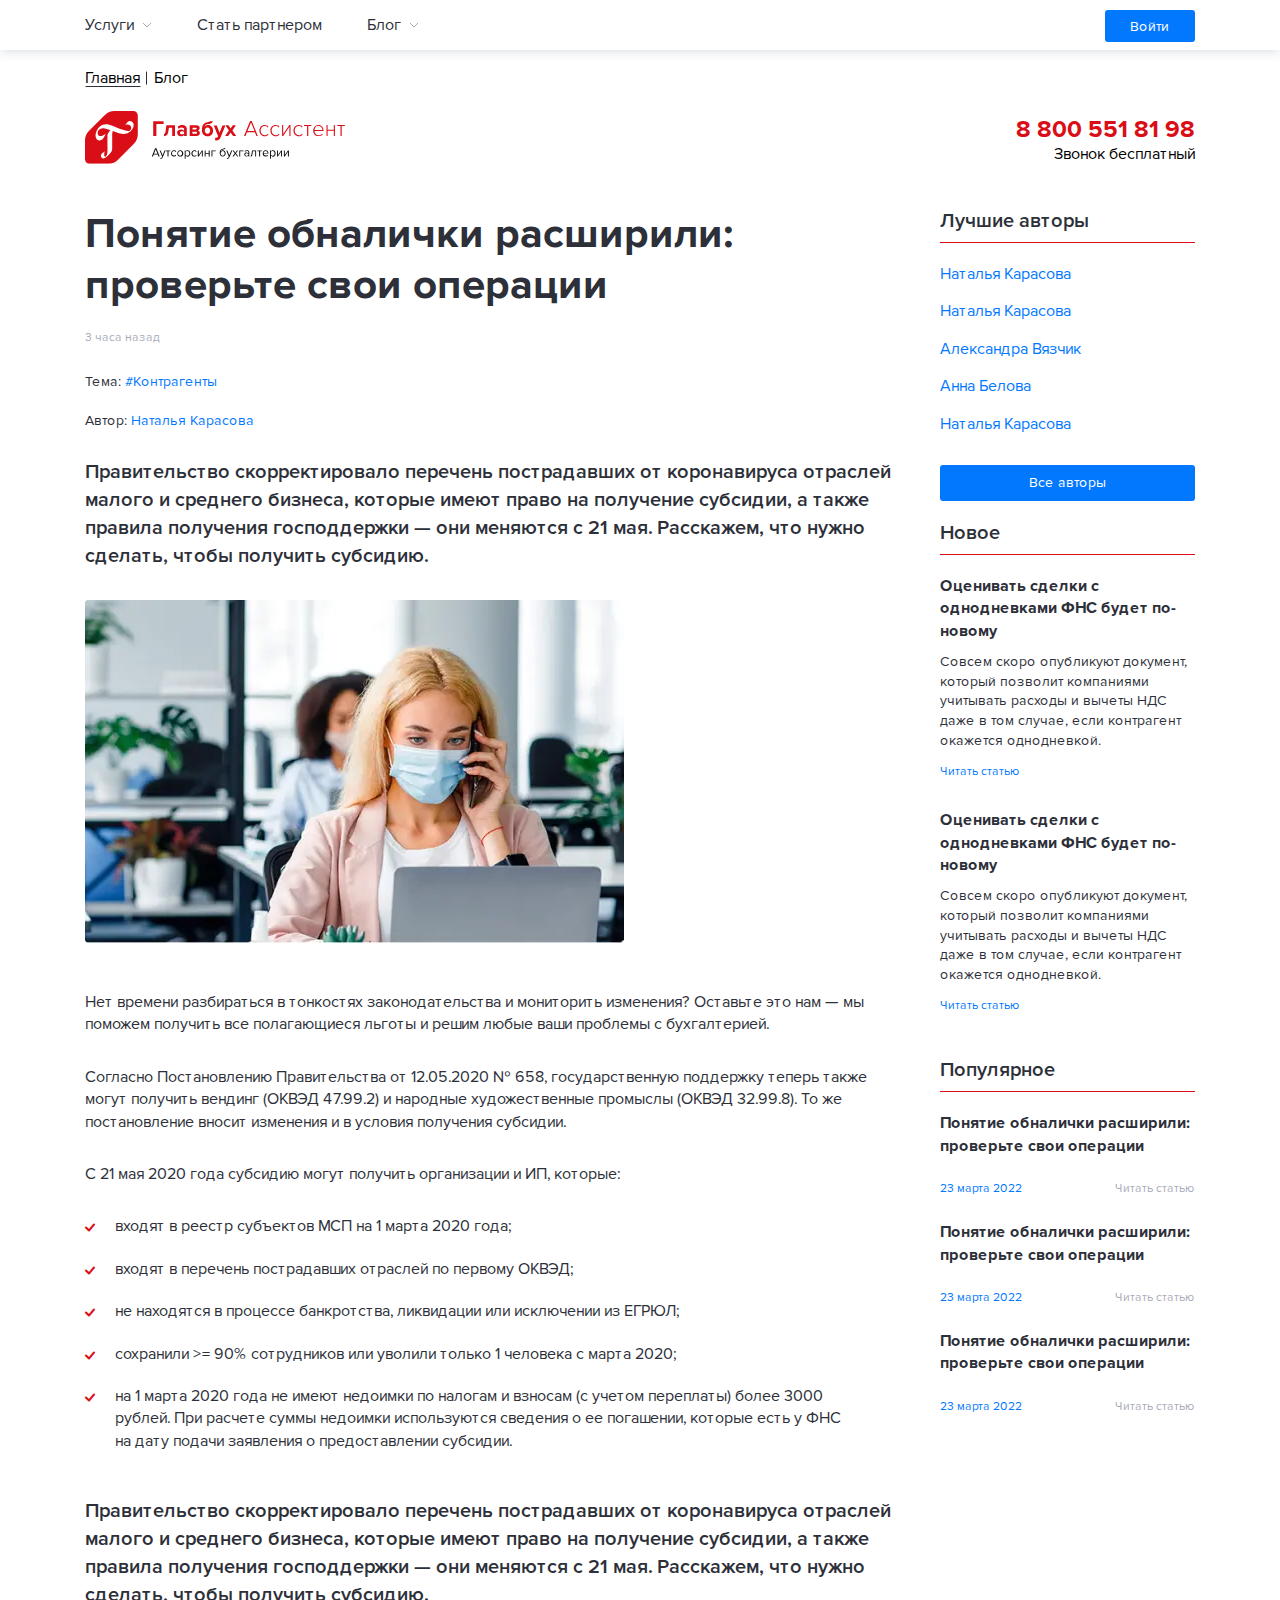
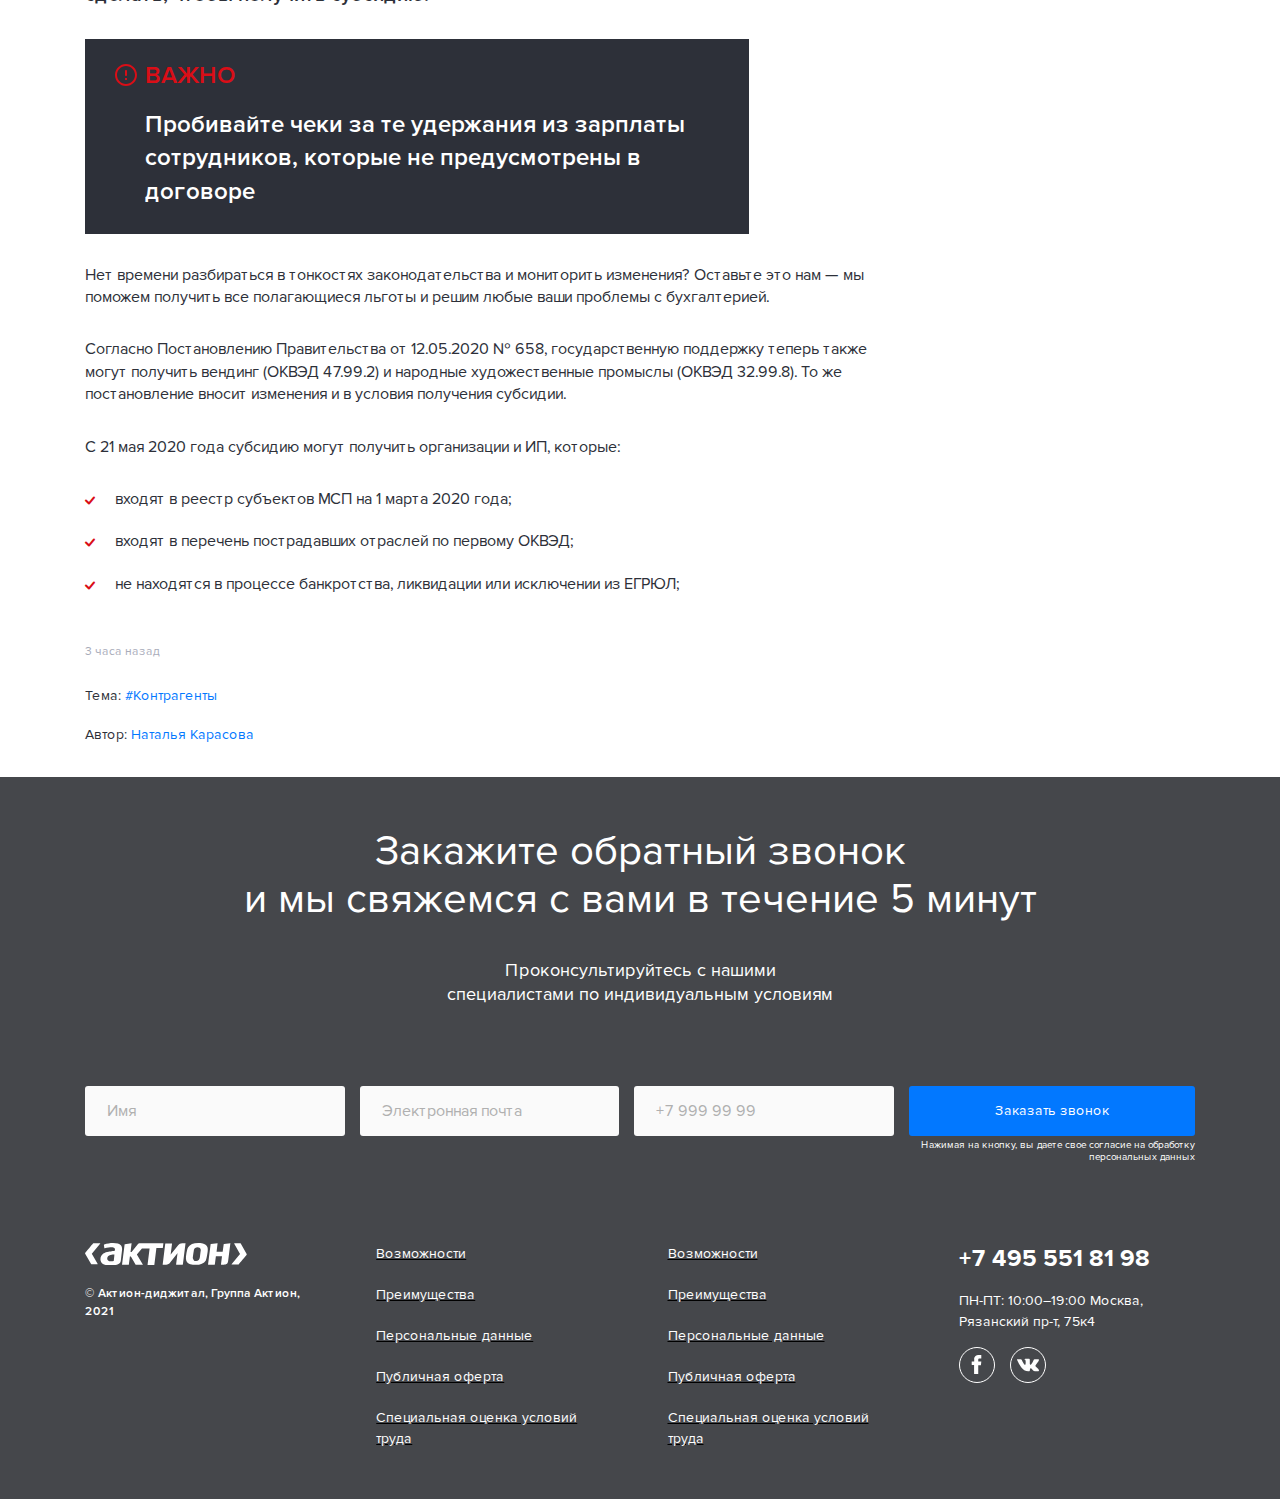
==== article.html @ c9e4d1e9 "Add files via upload" ====
<!DOCTYPE html>
<html lang="ru">

<head>
	<title>Статья</title>
	<meta charset="UTF-8">
	<meta name="format-detection" content="telephone=no">
	<!-- <style>body{opacity: 0;}</style> -->
	<link rel="stylesheet" href="css/style.min.css?_v=20220116184423">
	<!-- <meta name="robots" content="noindex, nofollow"> -->
	<meta name="viewport" content="width=device-width, initial-scale=1.0">
</head>

<body>
	<div class="wrapper">
		<header class="header">
			<div class="header__top top-header">
				<div class="top-header__container">
					<div class="top-header__row row-top-header">
						<button type="button" data-menu="menu-mobile" class="row-top-header__icon icon-menu header-navigation__link_button"><span></span></button>
						<nav class="row-top-header__item header-navigation">
							<ul class="header-navigation__list">
								<li class="header-navigation__item">
									<button data-menu="services" type="button" href="#" class="header-navigation__link header-navigation__link_button">
										<div class="header-navigation__text">Услуги</div>
										<div class="header-navigation__icon">
											<img src="img/icons/arrow-down.svg" alt="icon">
										</div>
									</button>
								</li>
								<li data-da=".pod-menu-header__list-nav,767.98,1" class="header-navigation__item">
									<a href="#" class="header-navigation__link">Стать партнером </a>
								</li>
								<li class="header-navigation__item">
									<a href="#" class="header-navigation__link">
										<button data-menu="blog" type="button" class="header-navigation__link header-navigation__link_button">
											<div class="header-navigation__text">Блог</div>
											<div class="header-navigation__icon">
												<img src="img/icons/arrow-down.svg" alt="icon">
											</div>
										</button>
									</a>
								</li>
							</ul>
						</nav>
						<div class="row-top-header__authorization header-authorization">
							<a href="#" class="header-authorization__link btn">Войти</a>
						</div>
					</div>
				</div>
			</div>
			<div class="header__bottom bottom-header">
				<div class="bottom-header__container">
					<nav class="bottom-header__breadcrumbs breadcrumbs">
						<ul class="breadcrumbs__list">
							<li class="breadcrumbs__item">
								<a href="#" class="breadcrumbs__link">Главная</a>
							</li>
							<li class="breadcrumbs__item">
								<span class="breadcrumbs__current">Блог</span>
							</li>
						</ul>
					</nav>
					<div class="bottom-header__row">
						<a href="#" class="bottom-header__item logo-header">
							<div class="logo-header__image">
								<img src="img/logo.svg" alt="logo">
							</div>
						</a>
						<div class="bottom-header__item telephone-header">
							<a href="tel:88005518198" class="telephone-header__link">
								<span class="telephone-header__tel">8 800 551 81 98</span>
								<span class="telephone-header__text">Звонок бесплатный</span>
							</a>
							<a href="tel:88005518198" class="telephone-header__icon">
								<img src="img/icons/telephone.svg" alt="icon">
							</a>
						</div>
					</div>
				</div>
			</div>
			<div id="services" class="header__pod-menu pod-menu-header">
				<div class="pod-menu-header__body">
					<div data-da="#menu-mobile-body,991.98,0" class="pod-menu-header__container">
						<div data-spollers="767.98,max" class="pod-menu-header__grid">
							<button type="button" data-spoller class="pod-menu-header__button">
								<span class="pod-menu-header__spoller-text">Услуги</span>
								<span class="pod-menu-header__icon">
									<img src="img/icons/arrow-down.svg" alt="">
								</span>
							</button>
							<div data-da="#spoller-content-services, 767.98,0" class="pod-menu-header__item item-pod-menu-header">
								<div class="item-pod-menu-header__title">Бухгалтерия</div>
								<ul class="item-pod-menu-header__list">
									<li class="item-pod-menu-header__item">
										<a href="#" class="item-pod-menu-header__link">Налоги</a>
									</li>
									<li class="item-pod-menu-header__item">
										<a href="#" class="item-pod-menu-header__link">Нововведения</a>
									</li>
									<li class="item-pod-menu-header__item">
										<a href="#" class="item-pod-menu-header__link">НДС</a>
									</li>
									<li class="item-pod-menu-header__item">
										<a href="#" class="item-pod-menu-header__link">Платежи</a>
									</li>
									<li class="item-pod-menu-header__item">
										<a href="#" class="item-pod-menu-header__link">КБК</a>
									</li>
								</ul>
							</div>
							<div data-da="#spoller-content-services, 767.98,1" class="pod-menu-header__item item-pod-menu-header">
								<div class="item-pod-menu-header__title">Проверки и штрафы</div>
								<ul class="item-pod-menu-header__list">
									<li class="item-pod-menu-header__item">
										<a href="#" class="item-pod-menu-header__link">Отчетность</a>
									</li>
									<li class="item-pod-menu-header__item">
										<a href="#" class="item-pod-menu-header__link">Онлайн-кассы</a>
									</li>
									<li class="item-pod-menu-header__item">
										<a href="#" class="item-pod-menu-header__link">Штрафы</a>
									</li>
									<li class="item-pod-menu-header__item">
										<a href="#" class="item-pod-menu-header__link">Проверки</a>
									</li>
									<li class="item-pod-menu-header__item">
										<a href="#" class="item-pod-menu-header__link">ИП</a>
									</li>
								</ul>
							</div>
							<div data-da="#spoller-content-services, 767.98,2" class="pod-menu-header__item item-pod-menu-header">
								<div class="item-pod-menu-header__title">Документы</div>
								<ul class="item-pod-menu-header__list">
									<li class="item-pod-menu-header__item">
										<a href="#" class="item-pod-menu-header__link">ФСС</a>
									</li>
									<li class="item-pod-menu-header__item">
										<a href="#" class="item-pod-menu-header__link">Страховые взносы</a>
									</li>
									<li class="item-pod-menu-header__item">
										<a href="#" class="item-pod-menu-header__link">Пенсионное страхование</a>
									</li>
									<li class="item-pod-menu-header__item">
										<a href="#" class="item-pod-menu-header__link">Упрощенка</a>
									</li>
									<li class="item-pod-menu-header__item">
										<a href="#" class="item-pod-menu-header__link">Кадровый учет</a>
									</li>
								</ul>
							</div>
							<div data-da="#spoller-content-services, 767.98,3" class="pod-menu-header__item item-pod-menu-header">
								<div class="item-pod-menu-header__title">Финансы</div>
								<ul class="item-pod-menu-header__list">
									<li class="item-pod-menu-header__item">
										<a href="#" class="item-pod-menu-header__link">Документооборот</a>
									</li>
									<li class="item-pod-menu-header__item">
										<a href="#" class="item-pod-menu-header__link">Долги</a>
									</li>
									<li class="item-pod-menu-header__item">
										<a href="#" class="item-pod-menu-header__link">Право</a>
									</li>
									<li class="item-pod-menu-header__item">
										<a href="#" class="item-pod-menu-header__link">Контрагенты</a>
									</li>
									<li class="item-pod-menu-header__item">
										<a href="#" class="item-pod-menu-header__link">hf</a>
									</li>
								</ul>
							</div>
							<div data-da="#spoller-content-services, 767.98,4" class="pod-menu-header__item item-pod-menu-header">
								<div class="item-pod-menu-header__title">Финансы</div>
								<ul class="item-pod-menu-header__list">
									<li class="item-pod-menu-header__item">
										<a href="#" class="item-pod-menu-header__link">Кредиты</a>
									</li>
									<li class="item-pod-menu-header__item">
										<a href="#" class="item-pod-menu-header__link">Банки</a>
									</li>
									<li class="item-pod-menu-header__item">
										<a href="#" class="item-pod-menu-header__link">Кризис2022</a>
									</li>
								</ul>
							</div>
							<div id="spoller-content-services" class="pod-menu-header__spoller-content">
							</div>
						</div>
					</div>
				</div>
			</div>
			<div id="blog" class="header__pod-menu pod-menu-header">
				<div class="pod-menu-header__body">
					<div data-da="#menu-mobile-body,991.98,1" class="pod-menu-header__container">
						<div data-spollers="767.98,max" class="pod-menu-header__grid pod-menu-header__grid_blog">
							<button data-spoller type="button" class="pod-menu-header__button">
								<span class="pod-menu-header__spoller-text">Блог</span>
								<span class="pod-menu-header__icon"><img src="img/icons/arrow-down.svg" alt=""></span>
							</button>
							<div data-da="#spoller-content-blog,767.98,0" class="pod-menu-header__item item-pod-menu-authors">
								<div class="item-pod-menu-authors__title">Лучшие авторы</div>
								<ul class="item-pod-menu-authors__list">
									<li class="item-pod-menu-authors__item">
										<a href="#" class="item-pod-menu-authors__link">Наталья Карасова</a>
									</li>
									<li class="item-pod-menu-authors__item">
										<a href="#" class="item-pod-menu-authors__link">Яна Крючкова</a>
									</li>
									<li class="item-pod-menu-authors__item">
										<a href="#" class="item-pod-menu-authors__link">Александра Вязчик</a>
									</li>
									<li class="item-pod-menu-authors__item">
										<a href="#" class="item-pod-menu-authors__link">Анна Белова</a>
									</li>
									<li class="item-pod-menu-authors__item">
										<a href="#" class="item-pod-menu-authors__link">Наталья Карасова</a>
									</li>
								</ul>
							</div>
							<div data-da="#spoller-content-blog,767.98,2" class="pod-menu-header__item item-pod-menu-articles item-pod-menu-articles_new">
								<div class="item-pod-menu-articles__title">Новое</div>
								<ul class="item-pod-menu-articles__list">
									<li class="item-pod-menu-articles__item">
										<a href="#" class="item-pod-menu-articles__link">
											<div class="item-pod-menu-articles__title-article">Готовые формулировки в
												договорах, которые
												защитят от налоговых рисков</div>
											<div class="item-pod-menu-articles__row">
												<span class="item-pod-menu-articles__date">23 марта 2022</span>
												<span class="item-pod-menu-articles__read">Читать статью</span>
											</div>
										</a>
									</li>
									<li class="item-pod-menu-articles__item">
										<a href="#" class="item-pod-menu-articles__link">
											<div class="item-pod-menu-articles__title-article">Готовые формулировки в
												договорах, которые
												защитят от налоговых рисков</div>
											<div class="item-pod-menu-articles__row">
												<span class="item-pod-menu-articles__date">23 марта 2022</span>
												<span class="item-pod-menu-articles__read">Читать статью</span>
											</div>
										</a>
									</li>
								</ul>
							</div>
							<div data-da="#spoller-content-blog,767.98,1" class="pod-menu-header__item item-pod-menu-articles item-pod-menu-articles_popular">
								<div class="item-pod-menu-articles__title">Популярное</div>
								<ul class="item-pod-menu-articles__list">
									<li class="item-pod-menu-articles__item">
										<a href="#" class="item-pod-menu-articles__link">
											<div class="item-pod-menu-articles__title-article">Понятие обналички расширили: проверьте свои операции ещё несколько строчек для примера можем забить</div>
											<div class="item-pod-menu-articles__row">
												<span class="item-pod-menu-articles__date">23 марта 2022</span>
												<span class="item-pod-menu-articles__read">Читать статью</span>
											</div>
										</a>
									</li>
									<li class="item-pod-menu-articles__item">
										<a href="#" class="item-pod-menu-articles__link">
											<div class="item-pod-menu-articles__title-article">Понятие обналички расширили: проверьте свои операции ещё несколько строчек для примера можем забить</div>
											<div class="item-pod-menu-articles__row">
												<span class="item-pod-menu-articles__date">23 марта 2022</span>
												<span class="item-pod-menu-articles__read">Читать статью</span>
											</div>
										</a>
									</li>
								</ul>
							</div>
							<div id="spoller-content-blog" class="pod-menu-header__spoller-content">

							</div>

						</div>
					</div>
				</div>
			</div>
			<div id="menu-mobile" class="header__pod-menu pod-menu-header">
				<div id="menu-mobile-body" class="pod-menu-header__body">
					<ul class="pod-menu-header__list-nav"></ul>
				</div>
			</div>
			<div data-da="#menu-mobile-body,767.98,last" class="pod-menu-header__become header-become">
				<div class="header-become__title">
					<span class="header-become__icon">
						<img src="img/icons/crown.svg" alt="icon">
					</span>
					<span class="header-become__title-text">Стать предпринимателем</span>
				</div>
				<div class="header-become__buttons">
					<button type="button" class="header-become__button btn">Регистрировать ИП</button>
					<button type="button" class="header-become__button btn">Регистрировать ООО</button>
				</div>
			</div>
		</header>
		<main class="page">
			<div class="page__container">
				<div class="page__row page__row_article">
					<div class="page__content content-page">
						<div class="content-page__top page-top-content">
							<h1 class="page-top-content__title main-title">Понятие обналички расширили: проверьте свои
								операции</h1>
							<span class="page-top-content__date page-content-date">3 часа назад</span>
							<div class="page-top-content__info page-content-info">
								<div class="page-top-content__topic page-content-topic">Тема: <a href="#" class="page-top-content__link page-content-link">#Контрагенты</a></div>
								<div class="page-top-content__author page-content-author">Автор: <a href="#" class="page-top-content__link page-content-link">Наталья Карасова</a></div>
							</div>
						</div>
						<div class="content-page__main main-article-content">
							<h2 class="main-article-content__subtitle">
								Правительство скорректировало перечень пострадавших от коронавируса отраслей малого и
								среднего бизнеса, которые имеют
								право на получение субсидии, а также правила получения господдержки — они меняются с 21
								мая. Расскажем, что нужно
								сделать, чтобы получить субсидию.
							</h2>
							<div class="main-article-content__image image">
								<picture><source srcset="img/article/image-01.webp"type="image/webp"><img src="img/article/image-01.jpg" alt="image"></picture>
							</div>
							<div class="main-article-content__text-block">
								<p class="main-article-content__text">
									Нет времени разбираться в тонкостях законодательства и мониторить изменения?
									Оставьте
									это нам — мы поможем получить все
									полагающиеся льготы и решим любые ваши проблемы с бухгалтерией.
								</p>
								<p class="main-article-content__text">
									Согласно Постановлению Правительства от 12.05.2020 № 658, государственную поддержку
									теперь также могут получить вендинг
									(ОКВЭД 47.99.2) и народные художественные промыслы (ОКВЭД 32.99.8). То же
									постановление
									вносит изменения и в условия
									получения субсидии.
								</p>
								<p class="main-article-content__text">
									С 21 мая 2020 года субсидию могут получить организации и ИП, которые:
								</p>
							</div>
							<ul class="main-article-content__list list-article-content">
								<li class="list-article-content__item _icon-check">
									входят в реестр субъектов МСП на 1 марта 2020 года;
								</li>
								<li class="list-article-content__item _icon-check">
									входят в перечень пострадавших отраслей по первому ОКВЭД;
								</li>
								<li class="list-article-content__item _icon-check">
									не находятся в процессе банкротства, ликвидации или исключении из ЕГРЮЛ;
								</li>
								<li class="list-article-content__item _icon-check">
									сохранили >= 90% сотрудников или уволили только 1 человека с марта 2020;
								</li>
								<li class="list-article-content__item _icon-check">
									на 1 марта 2020 года не имеют недоимки по налогам и взносам (с учетом переплаты)
									более 3000 рублей. При расчете суммы недоимки используются сведения о ее погашении,
									которые есть у ФНС на дату подачи заявления о предоставлении субсидии.
								</li>
							</ul>
							<h2 class="main-article-content__subtitle">
								Правительство скорректировало перечень пострадавших от коронавируса отраслей малого и
								среднего бизнеса, которые имеют
								право на получение субсидии, а также правила получения господдержки — они меняются с 21
								мая. Расскажем, что нужно
								сделать, чтобы получить субсидию.
							</h2>
							<div class="main-article-content__important article-content-important">
								<div class="article-content-important__body">
									<div class="article-content-important__title">
										ВАЖНО
									</div>
									<p class="article-content-important__text">
										Пробивайте чеки за те удержания из зарплаты сотрудников, которые не
										предусмотрены в договоре
									</p>
								</div>
							</div>
							<div class="main-article-content__text-block">
								<p class="main-article-content__text">
									Нет времени разбираться в тонкостях законодательства и мониторить изменения?
									Оставьте
									это нам — мы поможем получить все
									полагающиеся льготы и решим любые ваши проблемы с бухгалтерией.
								</p>
								<p class="main-article-content__text">
									Согласно Постановлению Правительства от 12.05.2020 № 658, государственную поддержку
									теперь также могут получить вендинг
									(ОКВЭД 47.99.2) и народные художественные промыслы (ОКВЭД 32.99.8). То же
									постановление
									вносит изменения и в условия
									получения субсидии.
								</p>
								<p class="main-article-content__text">
									С 21 мая 2020 года субсидию могут получить организации и ИП, которые:
								</p>
							</div>
							<ul class="main-article-content__list list-article-content">
								<li class="list-article-content__item _icon-check">
									входят в реестр субъектов МСП на 1 марта 2020 года;
								</li>
								<li class="list-article-content__item _icon-check">
									входят в перечень пострадавших отраслей по первому ОКВЭД;
								</li>
								<li class="list-article-content__item _icon-check">
									не находятся в процессе банкротства, ликвидации или исключении из ЕГРЮЛ;
								</li>
							</ul>
						</div>
						<div class="content-page__bottom page-bottom-content">
							<span class="page-bottom-content__date page-content-date">3 часа назад</span>
							<div class="page-bottom-content__info page-content-info">
								<div class="page-top-content__topic page-content-topic">Тема: <a href="#" class="page-top-content__link page-content-link">#Контрагенты</a></div>
								<div class="page-top-content__author page-content-author">Автор: <a href="#" class="page-top-content__link page-content-link">Наталья Карасова</a></div>
							</div>
						</div>
					</div>
					<aside class="page__sidebar sidebar-page">
						<div class="sidebar-page__authors sidebar-authors">
							<div class="sidebar-authors__title sidebar-title">Лучшие авторы</div>
							<ul class="sidebar-authors__list list-sidebar-authors">
								<li class="list-sidebar-authors__item">
									<a href="#" class="list-sidebar-authors__link">Наталья Карасова</a>
								</li>
								<li class="list-sidebar-authors__item">
									<a href="#" class="list-sidebar-authors__link">Наталья Карасова</a>
								</li>
								<li class="list-sidebar-authors__item">
									<a href="#" class="list-sidebar-authors__link">Александра Вязчик</a>
								</li>
								<li class="list-sidebar-authors__item">
									<a href="#" class="list-sidebar-authors__link">Анна Белова</a>
								</li>
								<li class="list-sidebar-authors__item">
									<a href="#" class="list-sidebar-authors__link">Наталья Карасова</a>
								</li>
							</ul>
							<a href="#" class="sidebar-authors__button btn">Все авторы</a>
						</div>
						<div class="sidebar-page__new sidebar-new">
							<div class="sidebar-new__title sidebar-title">Новое</div>
							<div class="sidebar-new__articles sidebar-new-articles">
								<a href="#" class="sidebar-new-articles__item">
									<div class="sidebar-new-articles__title">Оценивать сделки с однодневками ФНС будет по-новому</div>
									<p class="sidebar-new-articles__text">
										Совсем скоро опубликуют документ, который позволит компаниями учитывать расходы и вычеты НДС даже в
										том случае, если
										контрагент окажется однодневкой.
									</p>
									<span class="sidebar-new-articles__read">Читать статью</span>
								</a>
								<a href="#" class="sidebar-new-articles__item">
									<div class="sidebar-new-articles__title">Оценивать сделки с однодневками ФНС будет по-новому</div>
									<p class="sidebar-new-articles__text">
										Совсем скоро опубликуют документ, который позволит компаниями учитывать расходы и вычеты НДС даже в
										том случае,
										если
										контрагент окажется однодневкой.
									</p>
									<span class="sidebar-new-articles__read">Читать статью</span>
								</a>
							</div>
						</div>
						<div class="sidebar-page__popular sidebar-popular">
							<div class="sidebar-popular__title sidebar-title">Популярное</div>
							<a href="#" class="sidebar-popular-articles">
								<div class="sidebar-popular-articles__title">Понятие обналички расширили: проверьте свои операции</div>
								<div class="sidebar-popular-articles__row articles-popular-row">
									<span class="articles-popular-row__item articles-popular-row-date">23 марта 2022</span>
									<span class="articles-popular-row__item articles-popular-row-read">Читать статью</span>
								</div>
							</a>
							<a href="#" class="sidebar-popular-articles">
								<div class="sidebar-popular-articles__title">Понятие обналички расширили: проверьте свои операции</div>
								<div class="sidebar-popular-articles__row articles-popular-row">
									<span class="articles-popular-row__item articles-popular-row-date">23 марта 2022</span>
									<span class="articles-popular-row__item articles-popular-row-read">Читать статью</span>
								</div>
							</a>
							<a href="#" class="sidebar-popular-articles">
								<div class="sidebar-popular-articles__title">Понятие обналички расширили: проверьте свои операции</div>
								<div class="sidebar-popular-articles__row articles-popular-row">
									<span class="articles-popular-row__item articles-popular-row-date">23 марта 2022</span>
									<span class="articles-popular-row__item articles-popular-row-read">Читать статью</span>
								</div>
							</a>
						</div>
					</aside>
				</div>
			</div>
		</main>
		<footer class="footer">
			<div class="footer__container">
				<div class="footer__title">
					Закажите обратный звонок <br> и мы свяжемся с вами в течение 5 минут
				</div>
				<div class="footer__subtitle">
					Проконсультируйтесь с нашими специалистами
					по индивидуальным условиям
				</div>
				<form action="#" class="footer__form form-footer">
					<div class="form-footer__item form-footer__item_name">
						<label for="footer-name" class="form-footer__label _mobile-active">Имя</label>
						<input id="footer-name" autocomplete="off" type="text" name="form[]" data-error="Ошибка" placeholder="Имя" class="form-footer__input input">
					</div>
					<div class="form-footer__item form-footer__item_email">
						<label id="footer-email" class="form-footer__label _mobile-active">Электронная почта</label>
						<input id="email" autocomplete="off" type="email" name="form[]" data-error="Ошибка" placeholder="Электронная почта" class="form-footer__input input">
					</div>
					<div class="form-footer__item form-footer-input_tel">
						<label for="footer-telephone" class="form-footer__label _mobile-active">Телефон</label>
						<input id="footer-telephone" autocomplete="off" type="email" name="form[]" data-error="Ошибка" placeholder="+7 999 99 99" class="form-footer__input input">
					</div>
					<div class="form-footer__item form-footer-button">
						<button type="submit" class="form-footer-button__btn btn">Заказать звонок</button>
						<div class="form-footer-button__descr">
							Нажимая на кнопку,
							вы даете свое согласие на обработку персональных данных
						</div>
					</div>
				</form>
				<div class="footer__bottom bottom-footer">
					<div class="bottom-footer__row">
						<a href="#" class="bottom-footer__item footer-logo">
							<div class="footer-logo__image">
								<img src="img/footer/footer-logo.svg" alt="logo">
								<div class="footer-logo__copy">© Актион-диджитал, Группа Актион, 2021</div>
							</div>
						</a>
						<nav class="bottom-footer__item footer-navigation">
							<ul class="footer-navigation__list">
								<li class="footer-navigation__item">
									<a href="#" class="footer-navigation__link">Возможности</a>
								</li>
								<li class="footer-navigation__item">
									<a href="#" class="footer-navigation__link">Преимущества</a>
								</li>
								<li class="footer-navigation__item">
									<a href="#" class="footer-navigation__link">Персональные данные</a>
								</li>
								<li class="footer-navigation__item">
									<a href="#" class="footer-navigation__link">Публичная оферта</a>
								</li>
								<li class="footer-navigation__item">
									<a href="#" class="footer-navigation__link">Специальная оценка условий труда</a>
								</li>
							</ul>
						</nav>
						<nav class="bottom-footer__item footer-navigation footer-navigation_first">
							<ul class="footer-navigation__list">
								<li class="footer-navigation__item">
									<a href="#" class="footer-navigation__link">Возможности</a>
								</li>
								<li class="footer-navigation__item">
									<a href="#" class="footer-navigation__link">Преимущества</a>
								</li>
								<li class="footer-navigation__item">
									<a href="#" class="footer-navigation__link">Персональные данные</a>
								</li>
								<li class="footer-navigation__item">
									<a href="#" class="footer-navigation__link">Публичная оферта</a>
								</li>
								<li class="footer-navigation__item">
									<a href="#" class="footer-navigation__link">Специальная оценка условий труда</a>
								</li>
							</ul>
						</nav>
						<div class="bottom-footer__item bottom-footer__contacts footer-contacts">
							<a href="tel:+74955518198" class="footer-contacts__telephone">+7 495 551 81 98</a>
							<div class="footer-contacts__timetable">
								ПН-ПТ: 10:00–19:00
								Москва, Рязанский пр-т, 75к4
							</div>
							<div class="footer-contacts__social footer-social">
								<div class="footer-social__item">
									<a href="#" class="footer-social__image">
										<img src="img/icons/facebook.svg" alt="icon">
									</a>
								</div>
								<div class="footer-social__item">
									<a href="#" class="footer-social__image">
										<img src="img/icons/vk.svg" alt="icon">
									</a>
								</div>

							</div>
						</div>
					</div>
				</div>
			</div>
		</footer>

	</div>
	<!-- 
<div id="popup" aria-hidden="true" class="popup">
	<div class="popup__wrapper">
		<div class="popup__content">
			<button data-close type="button" class="popup__close">Закрыть</button>
			<div class="popup__text">
			</div>
		</div>
	</div>
</div>
 -->

	<script src="js/app.min.js?_v=20220116184423"></script>
</body>

</html>
---- css/style.min.css ----
@charset "UTF-8";@font-face{font-family:ProximaNova;font-display:swap;src:url(../fonts/ProximaNova-Extrabld.woff2) format("woff2"),url(../fonts/ProximaNova-Extrabld.woff) format("woff");font-weight:400;font-style:normal}@font-face{font-family:ProximaNova;font-display:swap;src:url(../fonts/ProximaNova-Bold.woff2) format("woff2"),url(../fonts/ProximaNova-Bold.woff) format("woff");font-weight:700;font-style:normal}@font-face{font-family:icons;font-display:swap;src:url(../fonts/icons.woff2) format("woff2"),url(../fonts/icons.woff) format("woff");font-weight:400;font-style:normal}@font-face{font-family:ProximaNova;font-display:swap;src:url(../fonts/ProximaNova-Semibold.woff2) format("woff2"),url(../fonts/ProximaNova-Semibold.woff) format("woff");font-weight:600;font-style:normal}@font-face{font-family:ProximaNova;font-display:swap;src:url(../fonts/ProximaNova-Regular.woff2) format("woff2"),url(../fonts/ProximaNova-Regular.woff) format("woff");font-weight:400;font-style:normal}[class*=_icon-]:before{font-family:icons;font-style:normal;font-weight:400;font-variant:normal;text-transform:none;line-height:1;-webkit-font-smoothing:antialiased;-moz-osx-font-smoothing:grayscale}[class*=_icon-]:before{display:block}._icon-check:before{content:"\e900"}._icon-search:before{content:"\e901"}._icon-arrow-down:before{content:"\e902"}*{padding:0;margin:0;border:0}*,:after,:before{-webkit-box-sizing:border-box;box-sizing:border-box}body,html{height:100%;min-width:320px}body{color:#000;line-height:1;font-family:ProximaNova;font-size:1rem;-ms-text-size-adjust:100%;-moz-text-size-adjust:100%;-webkit-text-size-adjust:100%;-webkit-font-smoothing:antialiased;-moz-osx-font-smoothing:grayscale}button,input,textarea{font-family:ProximaNova;font-size:inherit}button{cursor:pointer;color:inherit;background-color:inherit}a{color:inherit}a:link,a:visited{text-decoration:none}a:hover{text-decoration:none}ul li{list-style:none}img{vertical-align:top}h1,h2,h3,h4,h5,h6{font-weight:inherit;font-size:inherit}.lock body{overflow:hidden;-ms-touch-action:none;touch-action:none}.wrapper{min-height:100%;display:-webkit-box;display:-ms-flexbox;display:flex;-webkit-box-orient:vertical;-webkit-box-direction:normal;-ms-flex-direction:column;flex-direction:column;overflow:hidden}.wrapper .page{-webkit-transition:.3s;-o-transition:.3s;transition:.3s}.wrapper>main{-webkit-box-flex:1;-ms-flex:1 1 auto;flex:1 1 auto}.wrapper>*{min-width:0}.dark{background-color:rgba(0,0,0,.486);pointer-events:none}[class*=__container]{max-width:69.375rem;-webkit-box-sizing:content-box;box-sizing:content-box;margin:0 auto;padding:0 1.5625rem}input[type=email],input[type=tel],input[type=text],textarea{-webkit-appearance:none;-moz-appearance:none;appearance:none}.input{width:100%;background:#fafafa;border-radius:.1875rem;height:3.125rem;padding:.75rem 1.375rem;color:#2d3039;-webkit-transition:.3s;-o-transition:.3s;transition:.3s}.input::-webkit-input-placeholder{color:#b0b0b0}.input::-moz-placeholder{color:#b0b0b0}.input:-ms-input-placeholder{color:#b0b0b0}.input::-ms-input-placeholder{color:#b0b0b0}.input::placeholder{color:#b0b0b0}textarea.input{resize:none;padding:0 0}.image{position:relative;display:inline-block;overflow:hidden}.image img{max-width:100%}.image::after{content:"";position:absolute;top:0;left:0;width:100%;height:100%;background:rgba(45,48,57,.534);opacity:0;-webkit-transition:.3s;-o-transition:.3s;transition:.3s;visibility:hidden}.image.dark::after{opacity:1;visibility:visible}[class*=-ibg]{position:relative;overflow:hidden}[class*=-ibg] img{position:absolute;width:100%;height:100%;top:0;left:0;-o-object-fit:cover;object-fit:cover}[class*=-ibg_contain] img{-o-object-fit:contain;object-fit:contain}.btn{font-size:.875rem;line-height:.8571428571;background:#0278ff;border-radius:.1875rem;padding:.46875rem 1.6rem;color:#fff;-webkit-transition:.3s;-o-transition:.3s;transition:.3s;text-align:center}.main-title{font-weight:700;line-height:1.2142857143;color:#2d3039}.breadcrumbs__list{display:-webkit-box;display:-ms-flexbox;display:flex;-webkit-box-align:center;-ms-flex-align:center;align-items:center;gap:0 .875rem}.breadcrumbs__link{display:inline-block;position:relative;-webkit-transition:.3s;-o-transition:.3s;transition:.3s}.breadcrumbs__link::after{content:"";position:absolute;top:50%;right:-.4375rem;width:.0625rem;-webkit-transform:translate(0,-50%);-ms-transform:translate(0,-50%);transform:translate(0,-50%);height:80%;background-color:#2d3039}.breadcrumbs__link:before{content:"";position:absolute;bottom:-.0625rem;left:50%;width:100%;-webkit-transform:translate(-50%,0);-ms-transform:translate(-50%,0);transform:translate(-50%,0);height:.0625rem;background-color:#2d3039;-webkit-transition:.4s;-o-transition:.4s;transition:.4s}.header__pod-menu{z-index:10}.top-header{position:relative;z-index:11;padding:1.0625rem 0;-webkit-box-shadow:0 .125rem .625rem rgba(39,51,95,.15);box-shadow:0 .125rem .625rem rgba(39,51,95,.15)}.row-top-header{display:-webkit-box;display:-ms-flexbox;display:flex;-webkit-box-align:center;-ms-flex-align:center;align-items:center;-webkit-box-pack:justify;-ms-flex-pack:justify;justify-content:space-between;gap:0 .625rem}.header-navigation__list{display:-webkit-box;display:-ms-flexbox;display:flex;-webkit-box-align:center;-ms-flex-align:center;align-items:center}.header-navigation__link{font-size:1rem;line-height:1;color:#2d3039;-webkit-transition:.3s;-o-transition:.3s;transition:.3s}.header-navigation__link_button{display:-webkit-box;display:-ms-flexbox;display:flex;-webkit-box-align:center;-ms-flex-align:center;align-items:center;gap:0 .5rem}.header-navigation__link_button._active .header-navigation__text{color:#da0e17}.header-navigation__link_button._active .header-navigation__icon{-webkit-transform:rotate(-180deg);-ms-transform:rotate(-180deg);transform:rotate(-180deg)}.header-navigation__text{-webkit-transition:.3s;-o-transition:.3s;transition:.3s}.header-navigation__icon{-webkit-transition:.3s;-o-transition:.3s;transition:.3s;display:-webkit-box;display:-ms-flexbox;display:flex}.header-navigation__icon img{-ms-flex-item-align:center;-ms-grid-row-align:center;align-self:center}.bottom-header{-webkit-transition:.3s;-o-transition:.3s;transition:.3s;padding:1.25rem 0 2.8125rem 0}.bottom-header__breadcrumbs{padding:0 0 1.5625rem 0}.bottom-header__row{-webkit-box-pack:justify;-ms-flex-pack:justify;justify-content:space-between;display:-webkit-box;display:-ms-flexbox;display:flex;-webkit-box-align:center;-ms-flex-align:center;align-items:center}.logo-header{display:block}.logo-header__image img{max-width:100%}.telephone-header__link{text-align:right}.telephone-header__tel{display:block;font-weight:700;font-size:1.5rem;line-height:1.3333333333;text-align:right;color:#da0e17}.telephone-header__text{display:block}.telephone-header__icon{max-width:3rem}.telephone-header__icon img{max-width:100%}.pod-menu-header._active{opacity:1;visibility:visible;top:3.4375rem}.pod-menu-header._active::before{top:-.3125rem}.pod-menu-header{opacity:0;visibility:hidden;padding:1.25rem 0;background:#fff;-webkit-box-shadow:0 .125rem .75rem rgba(39,51,95,.35);box-shadow:0 .125rem .75rem rgba(39,51,95,.35);position:absolute;top:4.6875rem;width:100%;-webkit-transition:.3s;-o-transition:.3s;transition:.3s}.pod-menu-header::before{content:"";position:absolute;top:-1.5625rem;height:.3125rem;background-color:#fff;width:100%}.pod-menu-header__grid{display:-webkit-box;display:-ms-flexbox;display:flex;-ms-flex-wrap:wrap;flex-wrap:wrap;margin:-.9375rem -.625rem}.pod-menu-header__spoller-content{padding:1.25rem 0;border-bottom:.0625rem solid #a8abb9;width:100%}.pod-menu-header #spoller-content-services{padding:1.25rem 0 .3125rem 0}.pod-menu-header__item{-webkit-box-flex:0;-ms-flex:0 0 25%;flex:0 0 25%;padding:.9375rem .625rem}.pod-menu-header__button{display:none;-webkit-box-align:center;-ms-flex-align:center;align-items:center;-webkit-box-pack:justify;-ms-flex-pack:justify;justify-content:space-between;width:100%;padding:0 0 .9375rem 0}.pod-menu-header__spoller-text{font-size:1rem;line-height:.6666666667}.pod-menu-header__icon{-webkit-transition:.3s;-o-transition:.3s;transition:.3s}.pod-menu-header__icon img{width:1rem;height:1rem}.pod-menu-header__button{-webkit-transition:.3s;-o-transition:.3s;transition:.3s}.pod-menu-header__button._spoller-active{color:#da0e17}.pod-menu-header__button._spoller-active .pod-menu-header__icon{-webkit-transform:rotate(180deg);-ms-transform:rotate(180deg);transform:rotate(180deg)}.item-pod-menu-header__title{font-size:1rem;line-height:1.5;display:-webkit-box;display:-ms-flexbox;display:flex;-webkit-box-align:center;-ms-flex-align:center;align-items:center;padding:0 0 1.25em 0;color:#2d3039;font-weight:700}.item-pod-menu-header__list{padding:0 0 0 .125rem}.item-pod-menu-header__item{font-size:1rem}.item-pod-menu-header__item:not(:last-child){padding:0 0 1.25rem 0}.item-pod-menu-header__link{line-height:1.5;color:#2d3039}.pod-menu-header__grid_blog{margin:-.9375rem -.75rem}.pod-menu-header__grid_blog .pod-menu-header__item{padding:.9375rem .75rem;-webkit-box-flex:0;-ms-flex:0 0 33.333%;flex:0 0 33.333%}.item-pod-menu-authors__title{font-weight:600;font-size:.875rem;line-height:1;display:-webkit-box;display:-ms-flexbox;display:flex;-webkit-box-align:center;-ms-flex-align:center;align-items:center;color:#515568}.item-pod-menu-authors__list{padding:1.5625rem 0 0 0;font-size:1rem;line-height:1.5}.item-pod-menu-authors__item:not(:last-child){padding:0 0 1.25rem 0}.item-pod-menu-authors__link{color:#0278ff}.item-pod-menu-articles__title{font-weight:600;font-size:.875rem;line-height:1;display:-webkit-box;display:-ms-flexbox;display:flex;-webkit-box-align:center;-ms-flex-align:center;align-items:center;color:#515568}.item-pod-menu-articles__list{padding:1.5625rem 0 0 0;font-size:1rem;line-height:1.5}.item-pod-menu-articles__item:not(:last-child){padding:0 0 1.25rem 0}.item-pod-menu-articles__title{font-weight:600;font-size:.875rem;line-height:120%}.item-pod-menu-articles__title-article{font-weight:700;font-size:1rem;line-height:1.375;color:#2d3039;-webkit-transition:.3s;-o-transition:.3s;transition:.3s}.item-pod-menu-articles__row{padding:.625rem 0 0 0;display:-webkit-box;display:-ms-flexbox;display:flex;gap:0 .625rem;-webkit-box-pack:justify;-ms-flex-pack:justify;justify-content:space-between;-webkit-box-align:center;-ms-flex-align:center;align-items:center;-ms-flex-wrap:wrap;flex-wrap:wrap}.item-pod-menu-articles__date{font-size:.875rem;line-height:1.7142857143;color:#a8abb9}.item-pod-menu-articles__read{font-size:.875rem;line-height:1.7142857143;color:#0278ff}.header-become{margin-top:-.9375rem;padding:0 .9375rem}.header-become__title{display:-webkit-box;display:-ms-flexbox;display:flex;-webkit-box-align:center;-ms-flex-align:center;align-items:center;gap:.3125rem;margin-bottom:.9375rem}.header-become__title-text{font-weight:600;font-size:.875rem;line-height:120%;color:#515568}.header-become__buttons{gap:.9375rem;display:-webkit-box;display:-ms-flexbox;display:flex;-ms-flex-wrap:wrap;flex-wrap:wrap;color:#fff}.header-become__button{font-weight:600;width:100%;font-size:1rem;line-height:150%;text-align:center;padding:.8125rem 1.5625rem}.icon-menu{display:none}.footer{background-color:#45474b}.footer__title{line-height:1.1428571429;text-align:center;color:#fff;max-width:50rem;padding:0 0 2.1875rem 0;margin:auto}.footer__subtitle{font-size:1.125rem;line-height:1.3333333333;text-align:center;color:#fff;margin:auto;max-width:25rem}.form-footer{display:-ms-grid;display:grid;row-gap:2.1875rem;-ms-grid-columns:23.4% 23.4% 23.4% 1fr;grid-template-columns:23.4% 23.4% 23.4% 1fr}.form-footer__item{position:relative}.form-footer__label{font-size:.875rem;line-height:1.7142857143;color:#fff;position:absolute;top:-.3125rem;opacity:0;text-transform:uppercase;visibility:hidden;display:block;-webkit-transition:.3s;-o-transition:.3s;transition:.3s}.form-footer__label._active{top:-1.5625rem;opacity:1;visibility:visible}.form-footer__input{width:100%;background:#fafafa;border-radius:.1875rem;height:3.125rem;padding:.75rem 1.375rem;color:#2d3039;-webkit-transition:.3s;-o-transition:.3s;transition:.3s}.form-footer__input::-webkit-input-placeholder{color:#b0b0b0}.form-footer__input::-moz-placeholder{color:#b0b0b0}.form-footer__input:-ms-input-placeholder{color:#b0b0b0}.form-footer__input::-ms-input-placeholder{color:#b0b0b0}.form-footer__input::placeholder{color:#b0b0b0}.form-footer-button__btn{width:100%;padding:1.1875rem 1.875rem}.form-footer-button__descr{text-align:right;font-size:.625rem;line-height:120%;text-align:right;padding:.3em 0 0 0;color:#fff}.bottom-footer__row{display:-ms-grid;display:grid;-ms-grid-columns:(1fr)[4];grid-template-columns:repeat(4,1fr);-webkit-column-gap:3.4375rem;-moz-column-gap:3.4375rem;column-gap:3.4375rem}.footer-logo__image img{max-width:100%}.footer-logo__copy{font-weight:600;font-size:.75rem;line-height:150%;color:#fff;padding-top:1.25rem}.footer-navigation__item{text-decoration:underline}.footer-navigation__item:not(:last-child){padding:0 0 1.25rem 0}.footer-navigation__link{font-size:.875rem;line-height:150%;color:#fff}.footer-contacts__telephone{font-size:1.5rem;line-height:133%;font-weight:700;color:#fff;padding:0 0 .9375rem 0;display:inline-block}.footer-contacts__timetable{font-size:.875rem;line-height:150%;color:#fff;padding:0 0 .9375rem 0}.footer-social{display:-webkit-box;display:-ms-flexbox;display:flex;-webkit-box-align:center;-ms-flex-align:center;align-items:center;gap:.9375rem}.footer-social__image img{max-width:100%}.page{padding-bottom:1.875rem}.page__row{padding:2.5rem 0 0 0;display:-webkit-box;display:-ms-flexbox;display:flex;gap:1.875rem}.page__row_article{padding-top:0}.content-page{-webkit-box-flex:0;-ms-flex:0 0 74.3%;flex:0 0 74.3%}.top-content__row{gap:.625rem;display:-webkit-box;display:-ms-flexbox;display:flex;-webkit-box-align:center;-ms-flex-align:center;align-items:center;-webkit-box-pack:justify;-ms-flex-pack:justify;justify-content:space-between}.form-top-content{position:relative}.form-top-content._form-focus .form-top-content__button{color:#000}.form-top-content__input{border:.0625rem solid #a8abb9;-webkit-box-sizing:border-box;box-sizing:border-box;border-radius:.1875rem;height:3.125rem;padding:.75rem 3.125rem .75rem 1.1875rem;line-height:1.3333333333;color:#000}.form-top-content__input::-webkit-input-placeholder{color:#a8abb9}.form-top-content__input::-moz-placeholder{color:#a8abb9}.form-top-content__input:-ms-input-placeholder{color:#a8abb9}.form-top-content__input::-ms-input-placeholder{color:#a8abb9}.form-top-content__input::placeholder{color:#a8abb9}.form-top-content__button{position:absolute;top:50%;-webkit-transform:translate(0,-50%);-ms-transform:translate(0,-50%);transform:translate(0,-50%);right:1.125rem;font-size:1.25rem;color:#a8abb9}.spollers-content-page{position:relative}.spollers-content-page__title{display:-webkit-box;display:-ms-flexbox;display:flex;-webkit-box-align:center;-ms-flex-align:center;align-items:center;gap:.625rem}.spollers-content-page__title._spoller-active .spollers-content-page__text-button{color:#da0e17}.spollers-content-page__title._spoller-active .spollers-content-page__icon-button{-webkit-transform:rotate(-180deg);-ms-transform:rotate(-180deg);transform:rotate(-180deg)}.spollers-content-page__text-button{-webkit-transition:.3s;-o-transition:.3s;transition:.3s;font-size:1rem;line-height:150%;color:#2d3039}.spollers-content-page__icon-button{display:-webkit-box;display:-ms-flexbox;display:flex;-webkit-transition:.3s;-o-transition:.3s;transition:.3s}.spollers-content-page__icon-button img{width:.6875rem;height:.6875rem;max-width:100%;-webkit-box-align:center;-ms-flex-align:center;align-items:center}.spollers-content-page__clear{position:absolute;right:0;top:.1875rem}.spollers-content-page__clear span{font-size:1rem;color:#515568;-webkit-transition:.3s;-o-transition:.3s;transition:.3s}.spollers-content-page__clear::before{content:"";-webkit-transition:.3s;-o-transition:.3s;transition:.3s;position:absolute;top:50%;left:0;height:.625rem;width:.09375rem;-webkit-transform:translate(0,-50%) rotate(45deg);-ms-transform:translate(0,-50%) rotate(45deg);transform:translate(0,-50%) rotate(45deg);background-color:#515568}.spollers-content-page__clear::after{content:"";position:absolute;-webkit-transition:.3s;-o-transition:.3s;transition:.3s;top:50%;left:0;height:.625rem;width:.09375rem;-webkit-transform:translate(0,-50%) rotate(-45deg);-ms-transform:translate(0,-50%) rotate(-45deg);transform:translate(0,-50%) rotate(-45deg);background-color:#515568}.tabs-filter{padding:1.25rem 0 0 0;display:-webkit-box;display:-ms-flexbox;display:flex;-ms-flex-wrap:wrap;flex-wrap:wrap;gap:.875rem}.tabs-filter__item{-webkit-transition:.3s;-o-transition:.3s;transition:.3s;border:.0625rem solid #a8abb9;padding:.40625rem 1.46875rem;border-radius:.1875rem;font-size:.875rem;color:#a8abb9;background-color:#fff;text-align:center}.tabs-filter__item._active{background:#da0e17;color:#fff}.main-content__content{padding:1.25rem 0 0 0}.main-content__grid{display:-ms-grid;display:grid;gap:2.5rem 1.875rem;grid-template-columns:repeat(auto-fill,minmax(13.125rem,1fr))}.main-content-filter__list{display:-webkit-box;display:-ms-flexbox;display:flex;-webkit-box-align:center;-ms-flex-align:center;align-items:center;-ms-flex-wrap:wrap;flex-wrap:wrap;gap:1.25rem}.main-content-filter__link{font-size:1rem;line-height:1.1875;color:#0278ff}.main-content-filter__link._active{color:#2d3039}.item-content{display:-webkit-box;display:-ms-flexbox;display:flex;-webkit-box-orient:vertical;-webkit-box-direction:normal;-ms-flex-direction:column;flex-direction:column;display:none}.item-content._active{display:-webkit-box;display:-ms-flexbox;display:flex}.item-content__image-ibg{display:block;overflow:hidden;margin:0 0 .625rem 0;padding:0 0 63.5294117647% 0;border-radius:.3125rem}.item-content__image-ibg img{-webkit-transition:.3s;-o-transition:.3s;transition:.3s}.item-content__hashtag{display:block;font-size:.875rem;line-height:171%;color:#0278ff;margin:.625rem 0 .4375rem 0}.item-content__title{-webkit-box-flex:1;-ms-flex:1 1 100%;flex:1 1 100%;font-weight:700;font-size:1.125rem;display:block;line-height:1.2222222222;color:#2d3039;margin:0 0 1.25rem 0;-webkit-transition:.3s;-o-transition:.3s;transition:.3s}.item-content-row{display:-webkit-box;display:-ms-flexbox;display:flex;-webkit-box-pack:justify;-ms-flex-pack:justify;justify-content:space-between;gap:.625rem}.item-content-row__time{font-size:.75rem;line-height:200%;color:#a8abb9}.item-content-row__read{font-size:.75rem;line-height:200%;color:#0278ff}.more-main-content{text-align:center;text-decoration:underline}.more-main-content__link{color:#0278ff}.sidebar-authors{padding:0 0 1.25rem 0;display:block}.sidebar-authors__list{padding:0 0 1.875rem 0}.sidebar-authors__button{padding:.75rem 1.6875rem;display:block}.sidebar-title{font-weight:600;font-size:1.25rem;line-height:1.2;color:#2d3039;margin-bottom:1.25rem;padding-bottom:.5625rem;border-bottom:.0625rem solid #da0e17}.list-sidebar-authors__item:not(:last-child){padding:0 0 .9375rem 0}.list-sidebar-authors__link{font-size:1rem;line-height:140%;color:#0278ff}.sidebar-new-articles{padding:0 0 2.5rem 0}.sidebar-new-articles__item{display:block}.sidebar-new-articles__item:not(:last-child){padding:0 0 1.5625rem 0}.sidebar-new-articles__title{font-weight:700;font-size:1rem;line-height:140%;color:#2d3039;padding:0 0 .625rem 0;-webkit-transition:.3s;-o-transition:.3s;transition:.3s}.sidebar-new-articles__text{font-size:.875rem;line-height:140%;color:#2d3039;padding:0 0 .625rem 0}.sidebar-new-articles__read{font-size:.75rem;line-height:200%;color:#0278ff}.sidebar-popular-articles{display:block}.sidebar-popular-articles:not(:last-child){padding:0 0 1.25rem 0}.sidebar-popular-articles__title{font-weight:700;font-size:1rem;line-height:140%;color:#2d3039;padding:0 0 1.25rem 0;-webkit-transition:.3s;-o-transition:.3s;transition:.3s}.articles-popular-row{display:-webkit-box;display:-ms-flexbox;display:flex;-webkit-box-align:center;-ms-flex-align:center;align-items:center;-webkit-box-pack:justify;-ms-flex-pack:justify;justify-content:space-between}.articles-popular-row__item{gap:.3125rem}.articles-popular-row-read{font-size:.75rem;line-height:200%;color:#a8abb9}.articles-popular-row-date{font-size:.75rem;line-height:200%;color:#0278ff}.page-top-content{padding:0 0 1.5625rem 0}.page-top-content__title{padding:0 0 .9375rem 0}.page-content-date{font-size:.75rem;line-height:200%;color:#a8abb9;padding:0 0 1.25rem 0;display:block}.page-content-topic{padding:0 0 .9375rem 0;font-size:.875rem;line-height:171%;color:#2d3039}.page-content-author{font-size:.875rem;line-height:171%;color:#2d3039}.page-content-link{color:#0278ff}.main-article-content__subtitle{font-weight:600;font-size:1.25rem;line-height:140%;color:#2d3039;padding:0 0 1.875rem 0}.main-article-content__image{margin-bottom:2.8125rem}.main-article-content__text{padding:0 0 1.875rem 0;font-size:1rem;line-height:140%;color:#2d3039}.main-article-content__list{max-width:47.5rem;padding:0 0 2.8125rem 0}.list-article-content__item{padding-left:1.875rem;font-size:1rem;line-height:140%;color:#2d3039;position:relative}.list-article-content__item:not(:last-child){margin-bottom:1.25rem}.list-article-content__item:before{position:absolute;left:0;top:.5625rem;font-size:.5rem;color:#da0e17}.article-content-important{max-width:41.5rem;background:#2d3039;margin-bottom:1.875rem}.article-content-important__body{padding:1.25rem 3.75rem 1.5625rem 3.75rem}.article-content-important__title{font-weight:600;font-size:1.5rem;line-height:140%;color:#da0e17;position:relative;margin-bottom:.9375rem}.article-content-important__title::before{content:"";position:absolute;left:-1.875rem;top:.3125rem;width:1.375rem;height:1.375rem;background:url(../img/icons/important.svg) 0 0/1.375rem 1.375rem no-repeat}.article-content-important__text{font-weight:600;font-size:1.5rem;line-height:140%;color:#fff}.main-content_authors{padding:0}.main-content_authors .main-content__content{padding:0}.main-content_authors .more-main-content{padding:2.5rem 0 0 0}.letters__list{display:-webkit-box;display:-ms-flexbox;display:flex;gap:.3125rem .625rem;-ms-flex-wrap:wrap;flex-wrap:wrap}.letters__text{color:#2d3039;font-size:1rem;line-height:140%}.letters__link{font-size:1rem;line-height:140%;color:#0278ff}.authors-content__grid{display:-ms-grid;display:grid;-ms-grid-columns:(1fr)[3];grid-template-columns:repeat(3,1fr);gap:2.5rem 3.75rem}.authors-content__item{display:-webkit-box;display:-ms-flexbox;display:flex;-webkit-box-align:center;-ms-flex-align:center;align-items:center;gap:1.875rem}.authors-content__image-ibg{border-radius:50%;width:100%;height:7.8125rem;-ms-flex-negative:0;flex-shrink:0;max-width:7.8125rem}.authors-content__name{font-size:.875rem;line-height:1.2142857143;color:#2d3039}.page__row_author{padding-top:.9375rem}.main-content_author{padding:0}.main-content__author{padding-bottom:1.5625rem}.main-content__title{font-weight:700;font-size:1.125rem;line-height:.8181818182;color:#2d3039;padding:0 0 1.25rem 0}.author__row{display:-webkit-box;display:-ms-flexbox;display:flex;row-gap:.9375rem;max-width:47.9375rem}.author__image-ibg{border-radius:50%;width:100%;height:7.8125rem;-ms-flex-negative:0;flex-shrink:0;max-width:7.8125rem}.author__name{line-height:1.2222222222;padding:0 0 .625rem 0}.author__position{line-height:140%;color:#2d3039}.author__position:not(:last-child){padding:0 0 .3125rem 0}@media (min-width:29.99875em) and (min-width:69.375em){.author__image-ibg{height:7.8125rem}.author__image-ibg{max-width:7.8125rem}.author__image-ibg{-ms-flex-preferred-size:7.8125rem;flex-basis:7.8125rem}}@media (min-width:47.99875em){.telephone-header__icon{display:none}.pod-menu-header__spoller-content{display:none}.item-pod-menu-header__button{display:none}.item-pod-menu-header__spoller-text{display:none}.item-pod-menu-header__icon{display:none}.header-become{display:none}.footer{padding-block:5rem}.footer__title{font-size:2.25rem}.footer__title{padding-bottom:2.1875rem}.footer__subtitle{font-size:1.125rem}.form-footer{padding-bottom:3.75rem}}@media (min-width:61.99875em){#menu-mobile{display:none}.main-content{padding:1.25rem 0 0 0}}@media (min-width:69.375em){.main-title{font-size:2.625rem}.header-navigation__list{-webkit-column-gap:2.8125rem;-moz-column-gap:2.8125rem;column-gap:2.8125rem}.footer{padding-block:3.125rem}.footer__title{font-size:2.625rem}.footer__subtitle{padding-bottom:5rem}.form-footer{-webkit-column-gap:.9375rem;-moz-column-gap:.9375rem;column-gap:.9375rem}.form-footer{padding-bottom:5rem}.top-content__search-form{-ms-flex-preferred-size:42.9375rem;flex-basis:42.9375rem}.form-top-content__input{font-size:1.125rem}.spollers-content-page{margin-top:2.5rem}.spollers-content-page__clear{padding-left:1.25rem}.more-main-content{padding-top:2.5rem}.authors-content__letters{padding-bottom:1.875rem}.authors-content__image-ibg{height:7.8125rem}.authors-content__image-ibg{max-width:7.8125rem}.authors-content__image-ibg{-ms-flex-preferred-size:7.8125rem;flex-basis:7.8125rem}.author__row{-webkit-column-gap:2.1875rem;-moz-column-gap:2.1875rem;column-gap:2.1875rem}.author__name{font-size:2.25rem}.author__position{font-size:1.125rem}}@media (max-width:20em){.footer{padding-block:3.75rem}.footer__title{font-size:1.25rem}.footer__title{padding-bottom:1.5625rem}.footer__subtitle{font-size:1rem}.form-footer{padding-bottom:2.1875rem}}@media (max-width:72.5em){.authors-content__grid{-webkit-column-gap:1.5625rem;-moz-column-gap:1.5625rem;column-gap:1.5625rem}.authors-content__item{gap:.9375rem}}@media (max-width:61.99875em){.header-navigation{display:none}.header-navigation__list{-webkit-column-gap:1.40625rem;-moz-column-gap:1.40625rem;column-gap:1.40625rem}.pod-menu-header__container:not(:last-child){padding-bottom:1.875rem}.pod-menu-header__grid{margin:-.625rem -.625rem}.item-pod-menu-authors__title{font-size:.75rem}.item-pod-menu-articles__title{font-size:.75rem}#blog,#services{display:none}.icon-menu{display:block;position:relative;width:1.25rem;height:.875rem;cursor:pointer;z-index:5}.icon-menu span,.icon-menu::after,.icon-menu::before{content:"";-webkit-transition:all .3s ease 0s;-o-transition:all .3s ease 0s;transition:all .3s ease 0s;left:0;position:absolute;width:100%;height:.125rem;background-color:#000}.icon-menu::before{top:0}.icon-menu::after{bottom:0}.icon-menu span{top:calc(50% - 1px)}.icon-menu._active span{-webkit-transform:scale(0);-ms-transform:scale(0);transform:scale(0)}.icon-menu._active::before{-webkit-transform:rotate(-45deg);-ms-transform:rotate(-45deg);transform:rotate(-45deg);top:calc(50% - 1px)}.icon-menu._active::after{-webkit-transform:rotate(45deg);-ms-transform:rotate(45deg);transform:rotate(45deg);bottom:calc(50% - 1px)}.form-footer{-webkit-column-gap:.625rem;-moz-column-gap:.625rem;column-gap:.625rem}.form-footer{-ms-grid-columns:(1fr)[2];grid-template-columns:repeat(2,1fr);-webkit-column-gap:1.5rem;-moz-column-gap:1.5rem;column-gap:1.5rem;row-gap:2.8125rem}.bottom-footer__row{-ms-grid-columns:(1fr)[2];grid-template-columns:repeat(2,1fr);row-gap:1.25rem}.content-page{-webkit-box-flex:1;-ms-flex:1 1 100%;flex:1 1 100%}.main-content__grid{gap:2.1875rem 1.5rem}.item-content__title{font-size:1rem}.sidebar-page{display:none}.page__row_author{padding-top:0}.author__row{max-width:29.6875rem}}@media (max-width:61.99875em) and (max-width:47.99875em){.authors-content__grid{-webkit-column-gap:2.5rem;-moz-column-gap:2.5rem;column-gap:2.5rem}.authors-content__item{-webkit-column-gap:1.5625rem;-moz-column-gap:1.5625rem;column-gap:1.5625rem}}@media (max-width:47.99875em){[class*=__container]{padding:0 .9375rem}.main-title{font-size:2.25rem}.main-title{padding-bottom:1.875rem}.header-navigation__item{padding:0 .9375rem 1.875rem}.header-navigation__link{font-size:1rem;color:#000;display:block;padding:0 0 .9375rem 0;border-bottom:.0625rem solid #a8abb9}.telephone-header__link{display:none}.telephone-header__tel{display:none}.pod-menu-header__grid{margin:0}.pod-menu-header__item{-webkit-box-flex:0;-ms-flex:0 0 33.333%;flex:0 0 33.333%}.pod-menu-header__button{display:-webkit-box;display:-ms-flexbox;display:flex;border-bottom:.0625rem solid #a8abb9}.item-pod-menu-header__title{padding:0 0 .9375rem 0}.item-pod-menu-header__item:not(:last-child){padding:0 0 .625rem 0}.item-pod-menu-header__item:last-child{padding:0 0 .9375rem 0}.pod-menu-header__grid_blog{margin:0}.pod-menu-header__grid_blog .pod-menu-header__item{-webkit-box-flex:1;-ms-flex:1 1 100%;flex:1 1 100%;padding:0}.pod-menu-header__grid_blog .pod-menu-header__item:not(:last-child){padding:0 0 .9375rem 0}.item-pod-menu-authors__list{padding:.9375rem 0 0 0}.item-pod-menu-authors__item:not(:last-child){padding:0 0 .9375rem 0}.item-pod-menu-articles{margin-bottom:.9375rem;border-bottom:.0625rem solid #a8abb9}.item-pod-menu-articles__list{padding:.9375rem 0 0 0}.item-pod-menu-articles__item:not(:last-child){padding:0 0 .9375rem 0}.item-pod-menu-articles__date{font-size:.75rem}.item-pod-menu-articles__read{font-size:.75rem}.footer{padding-block:5rem}.footer__title{font-size:2.25rem}.footer__subtitle{padding-bottom:3.75rem}.form-footer{padding-bottom:3.75rem}.form-footer{-ms-grid-columns:(1fr)[1];grid-template-columns:repeat(1,1fr)}.form-footer__label._mobile-active{top:-1.5625rem;opacity:1;visibility:visible}.form-footer-button__btn{margin-top:-.625rem}.form-footer-button__descr{text-align:center}.bottom-footer__row{-ms-grid-columns:(1fr)[1];grid-template-columns:repeat(1,1fr);-webkit-box-pack:center;-ms-flex-pack:center;justify-content:center;text-align:center}.footer-logo{-webkit-box-ordinal-group:5;-ms-flex-order:4;order:4;padding-top:.9375rem}.footer-logo__copy{padding-top:.9375rem}.footer-navigation{-webkit-box-ordinal-group:3;-ms-flex-order:2;order:2}.footer-navigation_first{-webkit-box-ordinal-group:2;-ms-flex-order:1;order:1}.footer-contacts{-webkit-box-ordinal-group:4;-ms-flex-order:3;order:3;padding-top:1.25rem}.footer-contacts__timetable{padding:0 0 1.875rem 0}.footer-social{-webkit-box-pack:center;-ms-flex-pack:center;justify-content:center;gap:1.25rem}.footer-social__image img{width:2.75rem;height:2.75rem}.page__row{padding:2.1875rem 0 0 0}.top-content__row{display:block}.top-content__search-form{-ms-flex-preferred-size:21.9375rem;flex-basis:21.9375rem}.form-top-content__input{font-size:1rem}.spollers-content-page{margin-top:1.875rem}.spollers-content-page__clear{padding-left:.625rem}.spollers-content-page__clear{top:.78125rem}.spollers-content-page__clear span{display:none}.spollers-content-page__clear::before{height:.9375rem;width:.125rem}.spollers-content-page__clear::after{height:.9375rem;width:.125rem}.main-content-filter__link{font-size:.9375rem}.more-main-content{padding-top:1.875rem}.authors-content__letters{padding-bottom:3.125rem}.authors-content__grid{-ms-grid-columns:(1fr)[2];grid-template-columns:repeat(2,1fr)}.authors-content__item{-webkit-column-gap:1.25rem;-moz-column-gap:1.25rem;column-gap:1.25rem}.authors-content__image-ibg{height:5rem}.authors-content__image-ibg{max-width:5rem}.authors-content__image-ibg{-ms-flex-preferred-size:5rem;flex-basis:5rem}.authors-content__name{font-size:1rem}.author__row{-webkit-column-gap:1.25rem;-moz-column-gap:1.25rem;column-gap:1.25rem}.author__name{font-size:1.5rem}.author__position{font-size:.875rem}}@media (max-width:47.99875em) and (max-width:20em){.main-title{font-size:1.5rem}.page__row_article{padding-bottom:3.75rem}.form-top-content__input{font-size:.875rem}.page-content-topic{padding-bottom:.625rem}.main-article-content__subtitle{font-size:1rem}.main-article-content__text{font-size:.875rem}.main-article-content__list{padding-bottom:1.875rem}.list-article-content__item{font-size:.875rem}.article-content-important__body{padding-bottom:.9375rem}.article-content-important__body{padding-top:.9375rem}.article-content-important__body{padding-right:.9375rem}.article-content-important__body{padding-left:2.8125rem}.article-content-important__title{margin-bottom:.625rem}.article-content-important__text{font-size:1.25rem}.authors-content__letters{padding-bottom:1.875rem}}@media (max-width:47.99875em) and (max-width:47.99875em){.pod-menu-header__item{padding:0;-webkit-box-flex:1;-ms-flex:1 1 100%;flex:1 1 100%}.authors-content__grid{row-gap:1.875rem}}@media (max-width:29.99875em){.logo-header__image{max-width:12.5rem}.main-content__grid{-ms-grid-columns:1fr;grid-template-columns:1fr}.item-content__title{font-size:1.125rem}.authors-content__grid{-ms-grid-columns:(1fr)[1];grid-template-columns:repeat(1,1fr);-webkit-box-pack:center;-ms-flex-pack:center;justify-content:center}.authors-content__name{font-size:.875rem}.author__row{max-width:none;-webkit-box-orient:vertical;-webkit-box-direction:normal;-ms-flex-direction:column;flex-direction:column}}@media (min-width:47.99875em) and (max-width:69.375em){.main-title{font-size:clamp(2.25rem ,1.4079659084rem + 1.7542833752vw ,2.625rem)}.footer{padding-block:clamp(3.125rem ,9.2101704579rem + -8.7714168762vw ,5rem)}.footer__title{font-size:clamp(2.25rem ,1.4079659084rem + 1.7542833752vw ,2.625rem)}.footer__subtitle{padding-bottom:clamp(3.75rem ,.9432196948rem + 5.8476112508vw ,5rem)}.form-footer{padding-bottom:clamp(3.75rem ,.9432196948rem + 5.8476112508vw ,5rem)}.page__row_article{padding-bottom:clamp(4.375rem ,-5.4487310684rem + 20.4666393778vw ,8.75rem)}.top-content__search-form{-ms-flex-preferred-size:clamp(21.9375rem ,-25.2164091281rem + 98.2398690135vw ,42.9375rem);flex-basis:clamp(21.9375rem ,-25.2164091281rem + 98.2398690135vw ,42.9375rem)}.form-top-content__input{font-size:clamp(1rem ,.7193219695rem + .5847611251vw ,1.125rem)}.spollers-content-page{margin-top:clamp(1.875rem ,.4716098474rem + 2.9238056254vw ,2.5rem)}.spollers-content-page__clear{padding-left:clamp(.625rem ,-.7783901526rem + 2.9238056254vw ,1.25rem)}.more-main-content{padding-top:clamp(1.875rem ,.4716098474rem + 2.9238056254vw ,2.5rem)}.authors-content__letters{padding-bottom:clamp(1.875rem ,5.9317803052rem + -5.8476112508vw ,3.125rem)}.authors-content__image-ibg{height:clamp(5rem ,-1.3152556868rem + 13.1571253143vw ,7.8125rem)}.authors-content__image-ibg{max-width:clamp(5rem ,-1.3152556868rem + 13.1571253143vw ,7.8125rem)}.authors-content__image-ibg{-ms-flex-preferred-size:clamp(5rem ,-1.3152556868rem + 13.1571253143vw ,7.8125rem);flex-basis:clamp(5rem ,-1.3152556868rem + 13.1571253143vw ,7.8125rem)}.author__row{-webkit-column-gap:clamp(1.25rem ,-.8550852289rem + 4.3857084381vw ,2.1875rem);-moz-column-gap:clamp(1.25rem ,-.8550852289rem + 4.3857084381vw ,2.1875rem);column-gap:clamp(1.25rem ,-.8550852289rem + 4.3857084381vw ,2.1875rem)}.author__name{font-size:clamp(1.5rem ,-.1840681831rem + 3.5085667505vw ,2.25rem)}.author__position{font-size:clamp(.875rem ,.313643939rem + 1.1695222502vw ,1.125rem)}}@media (max-width:47.99875em) and (min-width:47.99875em){.main-title{font-size:2.25rem}.footer-contacts{-webkit-box-ordinal-group:2;-ms-flex-order:1;order:1}.form-top-content__input{font-size:1rem}.page-content-topic{padding-bottom:.9375rem}.main-article-content__subtitle{font-size:1.25rem}.main-article-content__text{font-size:1rem}.main-article-content__list{padding-bottom:2.8125rem}.list-article-content__item{font-size:1rem}.article-content-important__body{padding-bottom:1.5625rem}.article-content-important__body{padding-top:1.25rem}.article-content-important__body{padding-right:3.75rem}.article-content-important__body{padding-left:3.75rem}.article-content-important__title{margin-bottom:.9375rem}.article-content-important__text{font-size:1.5rem}.authors-content__letters{padding-bottom:3.125rem}}@media (max-width:47.99875em) and (min-width:20em) and (max-width:47.99875em){.main-title{font-size:clamp(1.5rem ,.9642617974rem + 2.678691013vw ,2.25rem)}.form-top-content__input{font-size:clamp(.875rem ,.7857102996rem + .4464485022vw ,1rem)}.page-content-topic{padding-bottom:clamp(.625rem ,.4017757489rem + 1.1161212554vw ,.9375rem)}.main-article-content__subtitle{font-size:clamp(1rem ,.8214205991rem + .8928970043vw ,1.25rem)}.main-article-content__text{font-size:clamp(.875rem ,.7857102996rem + .4464485022vw ,1rem)}.main-article-content__list{padding-bottom:clamp(1.875rem ,1.2053272468rem + 3.3483637662vw ,2.8125rem)}.list-article-content__item{font-size:clamp(.875rem ,.7857102996rem + .4464485022vw ,1rem)}.article-content-important__body{padding-bottom:clamp(.9375rem ,.4910514978rem + 2.2322425108vw ,1.5625rem)}.article-content-important__body{padding-top:clamp(.9375rem ,.7142757489rem + 1.1161212554vw ,1.25rem)}.article-content-important__body{padding-right:clamp(.9375rem ,-1.0715182597rem + 10.0450912987vw ,3.75rem)}.article-content-important__body{padding-left:clamp(2.8125rem ,2.1428272468rem + 3.3483637662vw ,3.75rem)}.article-content-important__title{margin-bottom:clamp(.625rem ,.4017757489rem + 1.1161212554vw ,.9375rem)}.article-content-important__text{font-size:clamp(1.25rem ,1.0714205991rem + .8928970043vw ,1.5rem)}.authors-content__letters{padding-bottom:clamp(1.875rem ,.9821029957rem + 4.4644850217vw ,3.125rem)}}@media (min-width:61.99875em) and (max-width:69.375em){.header-navigation__list{-webkit-column-gap:clamp(1.40625rem ,-10.4135421962rem + 19.0645653279vw ,2.8125rem);-moz-column-gap:clamp(1.40625rem ,-10.4135421962rem + 19.0645653279vw ,2.8125rem);column-gap:clamp(1.40625rem ,-10.4135421962rem + 19.0645653279vw ,2.8125rem)}.form-footer{-webkit-column-gap:clamp(.625rem ,-2.0016204881rem + 4.2365700729vw ,.9375rem);-moz-column-gap:clamp(.625rem ,-2.0016204881rem + 4.2365700729vw ,.9375rem);column-gap:clamp(.625rem ,-2.0016204881rem + 4.2365700729vw ,.9375rem)}}@media (min-width:20em) and (max-width:47.99875em){.footer{padding-block:clamp(3.75rem ,2.8571029957rem + 4.4644850217vw ,5rem)}.footer__title{font-size:clamp(1.25rem ,.5356823965rem + 3.5715880173vw ,2.25rem)}.footer__title{padding-bottom:clamp(1.5625rem ,1.1160514978rem + 2.2322425108vw ,2.1875rem)}.footer__subtitle{font-size:clamp(1rem ,.9107102996rem + .4464485022vw ,1.125rem)}.form-footer{padding-bottom:clamp(2.1875rem ,1.0713787446rem + 5.5806062771vw ,3.75rem)}}@media (max-width:61.99875em) and (min-width:47.99875em){.footer-logo{-webkit-box-ordinal-group:4;-ms-flex-order:3;order:3;-ms-flex-item-align:end;-ms-grid-row-align:end;align-self:end}.footer-navigation{-webkit-box-ordinal-group:5;-ms-flex-order:4;order:4}.footer-navigation_first{-webkit-box-ordinal-group:3;-ms-flex-order:2;order:2}}@media (max-width:47.99875em) and (min-width:29.99875em){.footer-navigation__link{font-size:1rem}}@media (max-width:47.99875em) and (min-width:20em) and (max-width:69.375em){.page__row_article{padding-bottom:clamp(3.75rem ,3.496835443rem + 1.2658227848vw ,4.375rem)}}@media (max-width:61.99875em) and (min-width:69.375em){.authors-content__grid{-webkit-column-gap:3.75rem;-moz-column-gap:3.75rem;column-gap:3.75rem}.authors-content__item{-webkit-column-gap:1.875rem;-moz-column-gap:1.875rem;column-gap:1.875rem}}@media (max-width:61.99875em) and (min-width:47.99875em) and (max-width:69.375em){.authors-content__grid{-webkit-column-gap:clamp(2.5rem ,-.3067803052rem + 5.8476112508vw ,3.75rem);-moz-column-gap:clamp(2.5rem ,-.3067803052rem + 5.8476112508vw ,3.75rem);column-gap:clamp(2.5rem ,-.3067803052rem + 5.8476112508vw ,3.75rem)}.authors-content__item{-webkit-column-gap:clamp(1.5625rem ,.8608049237rem + 1.4619028127vw ,1.875rem);-moz-column-gap:clamp(1.5625rem ,.8608049237rem + 1.4619028127vw ,1.875rem);column-gap:clamp(1.5625rem ,.8608049237rem + 1.4619028127vw ,1.875rem)}}@media (max-width:47.99875em) and (min-width:69.375em){.authors-content__grid{row-gap:2.5rem}}@media (max-width:47.99875em) and (min-width:47.99875em) and (max-width:69.375em){.authors-content__grid{row-gap:clamp(1.875rem ,.4716098474rem + 2.9238056254vw ,2.5rem)}}@media (min-width:29.99875em) and (min-width:47.99875em) and (max-width:69.375em){.author__image-ibg{height:clamp(5rem ,-1.3152556868rem + 13.1571253143vw ,7.8125rem)}.author__image-ibg{max-width:clamp(5rem ,-1.3152556868rem + 13.1571253143vw ,7.8125rem)}.author__image-ibg{-ms-flex-preferred-size:clamp(5rem ,-1.3152556868rem + 13.1571253143vw ,7.8125rem);flex-basis:clamp(5rem ,-1.3152556868rem + 13.1571253143vw ,7.8125rem)}}@media (min-width:29.99875em) and (max-width:47.99875em){.author__image-ibg{height:5rem}.author__image-ibg{max-width:5rem}.author__image-ibg{-ms-flex-preferred-size:5rem;flex-basis:5rem}}@media (any-hover:hover){.btn:hover{background-color:#3392ff}.breadcrumbs__link:hover{color:#da0e17}.breadcrumbs__link:hover::before{width:0;background-color:#da0e17}.header-navigation__link:hover{color:#da0e17}.telephone-header__link:hover .telephone-header__tel{text-decoration:underline}.telephone-header__link:hover .telephone-header__text{text-decoration:underline}.item-pod-menu-header__link:hover{text-decoration:underline}.item-pod-menu-authors__link:hover{text-decoration:underline}.item-pod-menu-articles__link:hover .item-pod-menu-articles__read{text-decoration:underline}.item-pod-menu-articles__link:hover .item-pod-menu-articles__title{color:#da0e17}.footer-navigation__item:hover{text-decoration:none}.spollers-content-page__clear:hover span{color:#da0e17}.spollers-content-page__clear:hover::after,.spollers-content-page__clear:hover::before{background-color:#da0e17}.main-content-filter__link:hover{text-decoration:underline}.main-content-filter__link:hover._active{text-decoration:none}.item-content__image-ibg:hover img{-webkit-transform:scale(1.1);-ms-transform:scale(1.1);transform:scale(1.1)}.item-content__hashtag:hover{text-decoration:underline}.item-content__title:hover{color:#da0e17}.item-content-row__read:hover{text-decoration:underline}.more-main-content:hover{text-decoration:none}.list-sidebar-authors__item:hover{text-decoration:underline}.sidebar-new-articles__item:hover .sidebar-new-articles__read{text-decoration:underline}.sidebar-new-articles__item:hover .sidebar-new-articles__title{color:#da0e17}.sidebar-popular-articles:hover .sidebar-popular-articles__title{color:#da0e17}.sidebar-popular-articles:hover .articles-popular-row-read{text-decoration:underline}.page-content-link:hover{text-decoration:underline}.letters__link:hover{text-decoration:underline}}
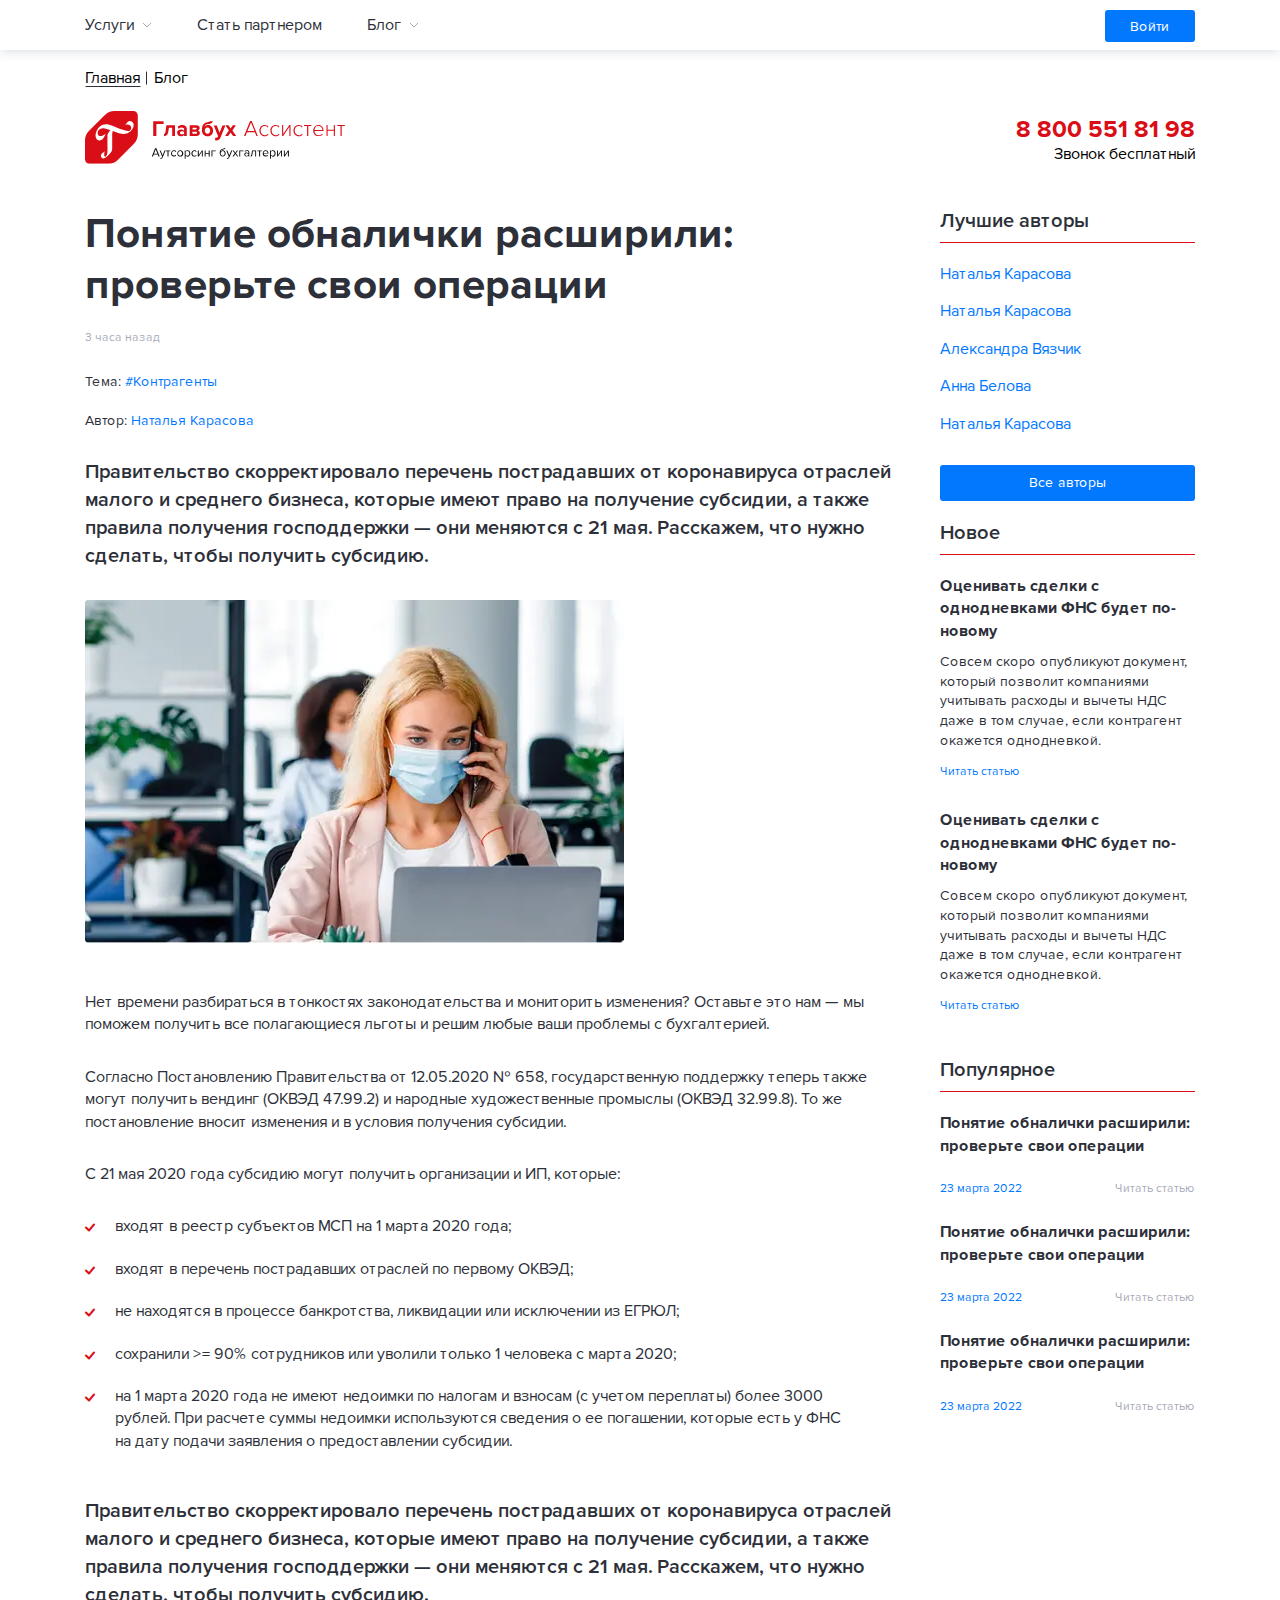
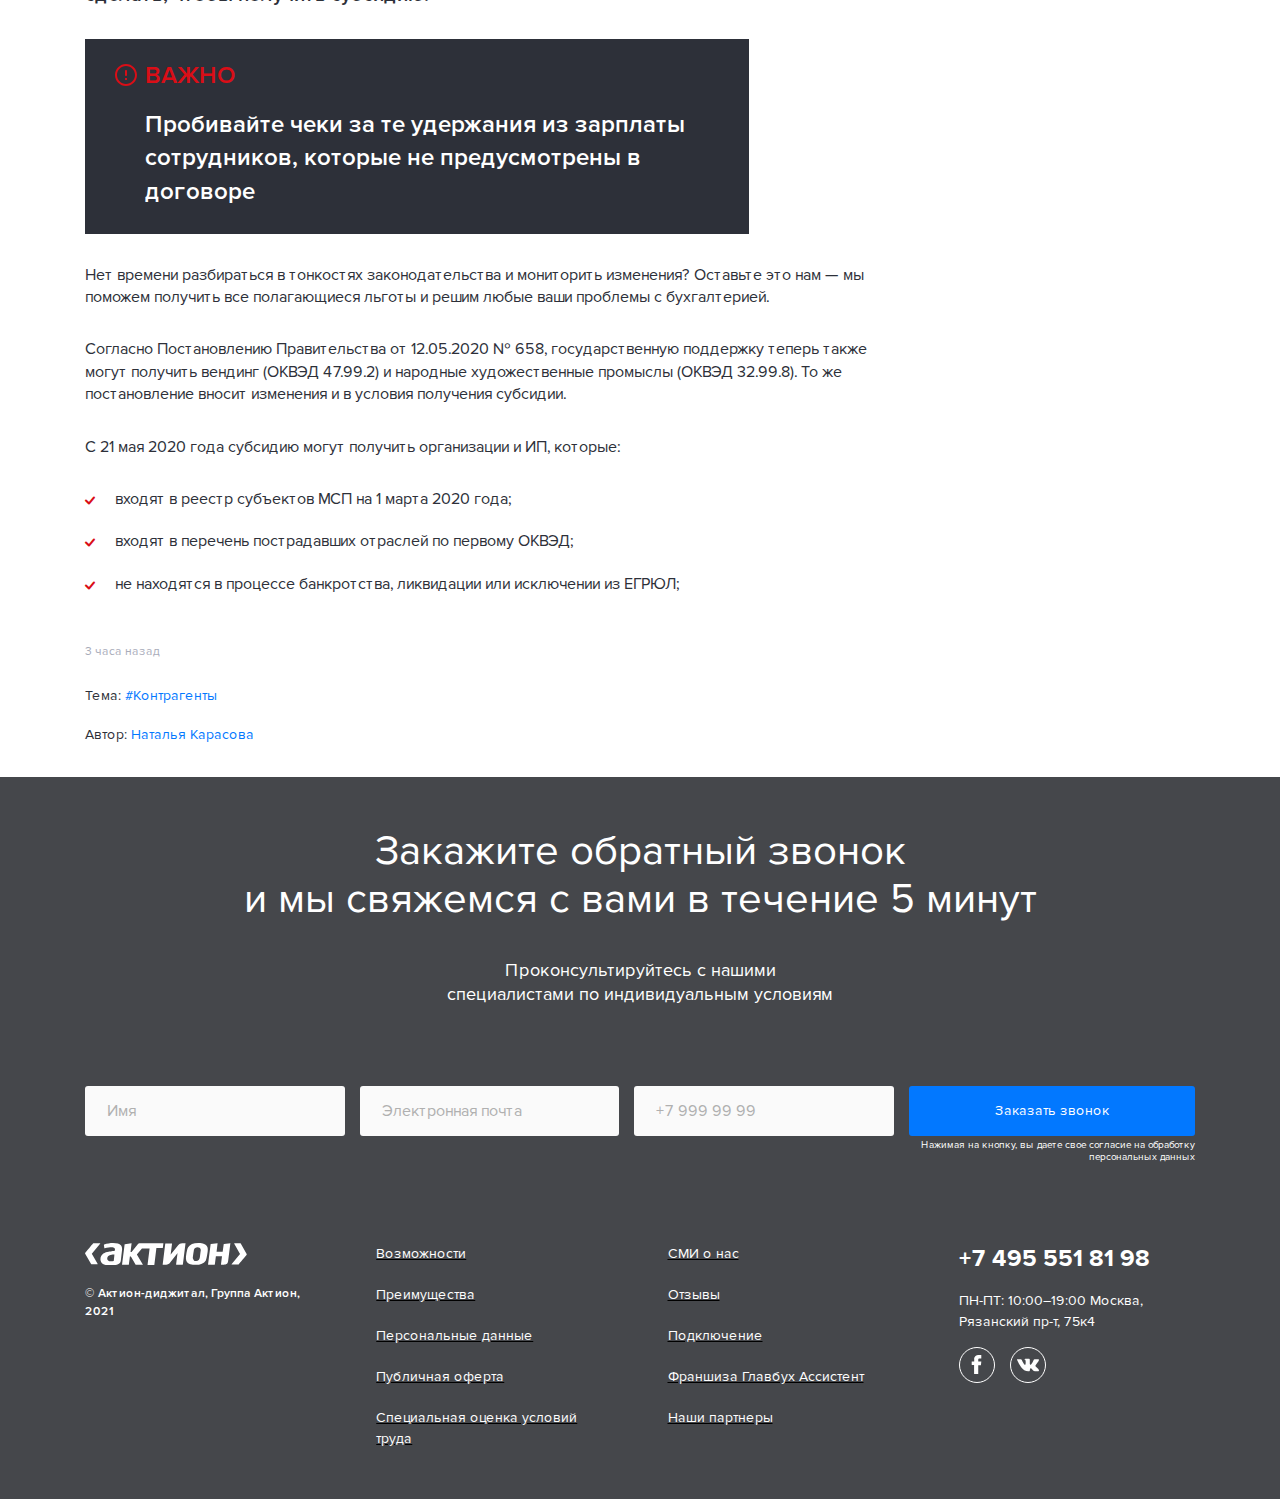
==== commit 975de20e: "Add files via upload" ====
--- a/article.html
+++ b/article.html
@@ -6,7 +6,7 @@
 	<meta charset="UTF-8">
 	<meta name="format-detection" content="telephone=no">
 	<!-- <style>body{opacity: 0;}</style> -->
-	<link rel="stylesheet" href="css/style.min.css?_v=20220116184423">
+	<link rel="stylesheet" href="css/style.min.css?_v=20220216192328">
 	<!-- <meta name="robots" content="noindex, nofollow"> -->
 	<meta name="viewport" content="width=device-width, initial-scale=1.0">
 </head>
@@ -21,25 +21,23 @@
 						<nav class="row-top-header__item header-navigation">
 							<ul class="header-navigation__list">
 								<li class="header-navigation__item">
-									<button data-menu="services" type="button" href="#" class="header-navigation__link header-navigation__link_button">
-										<div class="header-navigation__text">Услуги</div>
-										<div class="header-navigation__icon">
+									<button data-menu="services" type="button" class="header-navigation__link header-navigation__link_button">
+										<span class="header-navigation__text">Услуги</span>
+										<span class="header-navigation__icon">
 											<img src="img/icons/arrow-down.svg" alt="icon">
-										</div>
+										</span>
 									</button>
 								</li>
 								<li data-da=".pod-menu-header__list-nav,767.98,1" class="header-navigation__item">
 									<a href="#" class="header-navigation__link">Стать партнером </a>
 								</li>
 								<li class="header-navigation__item">
-									<a href="#" class="header-navigation__link">
-										<button data-menu="blog" type="button" class="header-navigation__link header-navigation__link_button">
-											<div class="header-navigation__text">Блог</div>
-											<div class="header-navigation__icon">
-												<img src="img/icons/arrow-down.svg" alt="icon">
-											</div>
-										</button>
-									</a>
+									<button data-menu="blog" type="button" class="header-navigation__link header-navigation__link_button">
+										<span class="header-navigation__text">Блог</span>
+										<span class="header-navigation__icon">
+											<img src="img/icons/arrow-down.svg" alt="icon">
+										</span>
+									</button>
 								</li>
 							</ul>
 						</nav>
@@ -249,7 +247,8 @@
 								<ul class="item-pod-menu-articles__list">
 									<li class="item-pod-menu-articles__item">
 										<a href="#" class="item-pod-menu-articles__link">
-											<div class="item-pod-menu-articles__title-article">Понятие обналички расширили: проверьте свои операции ещё несколько строчек для примера можем забить</div>
+											<div class="item-pod-menu-articles__title-article">Понятие обналички расширили:
+												проверьте свои операции ещё несколько строчек для примера можем забить</div>
 											<div class="item-pod-menu-articles__row">
 												<span class="item-pod-menu-articles__date">23 марта 2022</span>
 												<span class="item-pod-menu-articles__read">Читать статью</span>
@@ -258,7 +257,8 @@
 									</li>
 									<li class="item-pod-menu-articles__item">
 										<a href="#" class="item-pod-menu-articles__link">
-											<div class="item-pod-menu-articles__title-article">Понятие обналички расширили: проверьте свои операции ещё несколько строчек для примера можем забить</div>
+											<div class="item-pod-menu-articles__title-article">Понятие обналички расширили:
+												проверьте свои операции ещё несколько строчек для примера можем забить</div>
 											<div class="item-pod-menu-articles__row">
 												<span class="item-pod-menu-articles__date">23 марта 2022</span>
 												<span class="item-pod-menu-articles__read">Читать статью</span>
@@ -411,6 +411,7 @@
 								<div class="page-top-content__author page-content-author">Автор: <a href="#" class="page-top-content__link page-content-link">Наталья Карасова</a></div>
 							</div>
 						</div>
+
 					</div>
 					<aside class="page__sidebar sidebar-page">
 						<div class="sidebar-page__authors sidebar-authors">
@@ -524,41 +525,41 @@
 								<div class="footer-logo__copy">© Актион-диджитал, Группа Актион, 2021</div>
 							</div>
 						</a>
+						<nav class="bottom-footer__item footer-navigation footer-navigation_first">
+							<ul class="footer-navigation__list">
+								<li class="footer-navigation__item">
+									<a href="#" class="footer-navigation__link">Возможности</a>
+								</li>
+								<li class="footer-navigation__item">
+									<a href="#" class="footer-navigation__link">Преимущества</a>
+								</li>
+								<li class="footer-navigation__item">
+									<a href="#" class="footer-navigation__link">Персональные данные</a>
+								</li>
+								<li class="footer-navigation__item">
+									<a href="#" class="footer-navigation__link">Публичная оферта</a>
+								</li>
+								<li class="footer-navigation__item">
+									<a href="#" class="footer-navigation__link">Специальная оценка условий труда</a>
+								</li>
+							</ul>
+						</nav>
 						<nav class="bottom-footer__item footer-navigation">
 							<ul class="footer-navigation__list">
 								<li class="footer-navigation__item">
-									<a href="#" class="footer-navigation__link">Возможности</a>
-								</li>
-								<li class="footer-navigation__item">
-									<a href="#" class="footer-navigation__link">Преимущества</a>
-								</li>
-								<li class="footer-navigation__item">
-									<a href="#" class="footer-navigation__link">Персональные данные</a>
-								</li>
-								<li class="footer-navigation__item">
-									<a href="#" class="footer-navigation__link">Публичная оферта</a>
-								</li>
-								<li class="footer-navigation__item">
-									<a href="#" class="footer-navigation__link">Специальная оценка условий труда</a>
-								</li>
-							</ul>
-						</nav>
-						<nav class="bottom-footer__item footer-navigation footer-navigation_first">
-							<ul class="footer-navigation__list">
-								<li class="footer-navigation__item">
-									<a href="#" class="footer-navigation__link">Возможности</a>
-								</li>
-								<li class="footer-navigation__item">
-									<a href="#" class="footer-navigation__link">Преимущества</a>
-								</li>
-								<li class="footer-navigation__item">
-									<a href="#" class="footer-navigation__link">Персональные данные</a>
-								</li>
-								<li class="footer-navigation__item">
-									<a href="#" class="footer-navigation__link">Публичная оферта</a>
-								</li>
-								<li class="footer-navigation__item">
-									<a href="#" class="footer-navigation__link">Специальная оценка условий труда</a>
+									<a href="#" class="footer-navigation__link">СМИ о нас</a>
+								</li>
+								<li class="footer-navigation__item">
+									<a href="#" class="footer-navigation__link">Отзывы</a>
+								</li>
+								<li class="footer-navigation__item">
+									<a href="#" class="footer-navigation__link">Подключение</a>
+								</li>
+								<li class="footer-navigation__item">
+									<a href="#" class="footer-navigation__link">Франшиза Главбух Ассистент</a>
+								</li>
+								<li class="footer-navigation__item">
+									<a href="#" class="footer-navigation__link">Наши партнеры</a>
 								</li>
 							</ul>
 						</nav>
@@ -586,21 +587,9 @@
 				</div>
 			</div>
 		</footer>
-
 	</div>
-	<!-- 
-<div id="popup" aria-hidden="true" class="popup">
-	<div class="popup__wrapper">
-		<div class="popup__content">
-			<button data-close type="button" class="popup__close">Закрыть</button>
-			<div class="popup__text">
-			</div>
-		</div>
-	</div>
-</div>
- -->
-
-	<script src="js/app.min.js?_v=20220116184423"></script>
+
+	<script src="js/app.min.js?_v=20220216192328"></script>
 </body>
 
 </html>--- a/css/style.min.css
+++ b/css/style.min.css
@@ -1 +1 @@
-@charset "UTF-8";@font-face{font-family:ProximaNova;font-display:swap;src:url(../fonts/ProximaNova-Extrabld.woff2) format("woff2"),url(../fonts/ProximaNova-Extrabld.woff) format("woff");font-weight:400;font-style:normal}@font-face{font-family:ProximaNova;font-display:swap;src:url(../fonts/ProximaNova-Bold.woff2) format("woff2"),url(../fonts/ProximaNova-Bold.woff) format("woff");font-weight:700;font-style:normal}@font-face{font-family:icons;font-display:swap;src:url(../fonts/icons.woff2) format("woff2"),url(../fonts/icons.woff) format("woff");font-weight:400;font-style:normal}@font-face{font-family:ProximaNova;font-display:swap;src:url(../fonts/ProximaNova-Semibold.woff2) format("woff2"),url(../fonts/ProximaNova-Semibold.woff) format("woff");font-weight:600;font-style:normal}@font-face{font-family:ProximaNova;font-display:swap;src:url(../fonts/ProximaNova-Regular.woff2) format("woff2"),url(../fonts/ProximaNova-Regular.woff) format("woff");font-weight:400;font-style:normal}[class*=_icon-]:before{font-family:icons;font-style:normal;font-weight:400;font-variant:normal;text-transform:none;line-height:1;-webkit-font-smoothing:antialiased;-moz-osx-font-smoothing:grayscale}[class*=_icon-]:before{display:block}._icon-check:before{content:"\e900"}._icon-search:before{content:"\e901"}._icon-arrow-down:before{content:"\e902"}*{padding:0;margin:0;border:0}*,:after,:before{-webkit-box-sizing:border-box;box-sizing:border-box}body,html{height:100%;min-width:320px}body{color:#000;line-height:1;font-family:ProximaNova;font-size:1rem;-ms-text-size-adjust:100%;-moz-text-size-adjust:100%;-webkit-text-size-adjust:100%;-webkit-font-smoothing:antialiased;-moz-osx-font-smoothing:grayscale}button,input,textarea{font-family:ProximaNova;font-size:inherit}button{cursor:pointer;color:inherit;background-color:inherit}a{color:inherit}a:link,a:visited{text-decoration:none}a:hover{text-decoration:none}ul li{list-style:none}img{vertical-align:top}h1,h2,h3,h4,h5,h6{font-weight:inherit;font-size:inherit}.lock body{overflow:hidden;-ms-touch-action:none;touch-action:none}.wrapper{min-height:100%;display:-webkit-box;display:-ms-flexbox;display:flex;-webkit-box-orient:vertical;-webkit-box-direction:normal;-ms-flex-direction:column;flex-direction:column;overflow:hidden}.wrapper .page{-webkit-transition:.3s;-o-transition:.3s;transition:.3s}.wrapper>main{-webkit-box-flex:1;-ms-flex:1 1 auto;flex:1 1 auto}.wrapper>*{min-width:0}.dark{background-color:rgba(0,0,0,.486);pointer-events:none}[class*=__container]{max-width:69.375rem;-webkit-box-sizing:content-box;box-sizing:content-box;margin:0 auto;padding:0 1.5625rem}input[type=email],input[type=tel],input[type=text],textarea{-webkit-appearance:none;-moz-appearance:none;appearance:none}.input{width:100%;background:#fafafa;border-radius:.1875rem;height:3.125rem;padding:.75rem 1.375rem;color:#2d3039;-webkit-transition:.3s;-o-transition:.3s;transition:.3s}.input::-webkit-input-placeholder{color:#b0b0b0}.input::-moz-placeholder{color:#b0b0b0}.input:-ms-input-placeholder{color:#b0b0b0}.input::-ms-input-placeholder{color:#b0b0b0}.input::placeholder{color:#b0b0b0}textarea.input{resize:none;padding:0 0}.image{position:relative;display:inline-block;overflow:hidden}.image img{max-width:100%}.image::after{content:"";position:absolute;top:0;left:0;width:100%;height:100%;background:rgba(45,48,57,.534);opacity:0;-webkit-transition:.3s;-o-transition:.3s;transition:.3s;visibility:hidden}.image.dark::after{opacity:1;visibility:visible}[class*=-ibg]{position:relative;overflow:hidden}[class*=-ibg] img{position:absolute;width:100%;height:100%;top:0;left:0;-o-object-fit:cover;object-fit:cover}[class*=-ibg_contain] img{-o-object-fit:contain;object-fit:contain}.btn{font-size:.875rem;line-height:.8571428571;background:#0278ff;border-radius:.1875rem;padding:.46875rem 1.6rem;color:#fff;-webkit-transition:.3s;-o-transition:.3s;transition:.3s;text-align:center}.main-title{font-weight:700;line-height:1.2142857143;color:#2d3039}.breadcrumbs__list{display:-webkit-box;display:-ms-flexbox;display:flex;-webkit-box-align:center;-ms-flex-align:center;align-items:center;gap:0 .875rem}.breadcrumbs__link{display:inline-block;position:relative;-webkit-transition:.3s;-o-transition:.3s;transition:.3s}.breadcrumbs__link::after{content:"";position:absolute;top:50%;right:-.4375rem;width:.0625rem;-webkit-transform:translate(0,-50%);-ms-transform:translate(0,-50%);transform:translate(0,-50%);height:80%;background-color:#2d3039}.breadcrumbs__link:before{content:"";position:absolute;bottom:-.0625rem;left:50%;width:100%;-webkit-transform:translate(-50%,0);-ms-transform:translate(-50%,0);transform:translate(-50%,0);height:.0625rem;background-color:#2d3039;-webkit-transition:.4s;-o-transition:.4s;transition:.4s}.header__pod-menu{z-index:10}.top-header{position:relative;z-index:11;padding:1.0625rem 0;-webkit-box-shadow:0 .125rem .625rem rgba(39,51,95,.15);box-shadow:0 .125rem .625rem rgba(39,51,95,.15)}.row-top-header{display:-webkit-box;display:-ms-flexbox;display:flex;-webkit-box-align:center;-ms-flex-align:center;align-items:center;-webkit-box-pack:justify;-ms-flex-pack:justify;justify-content:space-between;gap:0 .625rem}.header-navigation__list{display:-webkit-box;display:-ms-flexbox;display:flex;-webkit-box-align:center;-ms-flex-align:center;align-items:center}.header-navigation__link{font-size:1rem;line-height:1;color:#2d3039;-webkit-transition:.3s;-o-transition:.3s;transition:.3s}.header-navigation__link_button{display:-webkit-box;display:-ms-flexbox;display:flex;-webkit-box-align:center;-ms-flex-align:center;align-items:center;gap:0 .5rem}.header-navigation__link_button._active .header-navigation__text{color:#da0e17}.header-navigation__link_button._active .header-navigation__icon{-webkit-transform:rotate(-180deg);-ms-transform:rotate(-180deg);transform:rotate(-180deg)}.header-navigation__text{-webkit-transition:.3s;-o-transition:.3s;transition:.3s}.header-navigation__icon{-webkit-transition:.3s;-o-transition:.3s;transition:.3s;display:-webkit-box;display:-ms-flexbox;display:flex}.header-navigation__icon img{-ms-flex-item-align:center;-ms-grid-row-align:center;align-self:center}.bottom-header{-webkit-transition:.3s;-o-transition:.3s;transition:.3s;padding:1.25rem 0 2.8125rem 0}.bottom-header__breadcrumbs{padding:0 0 1.5625rem 0}.bottom-header__row{-webkit-box-pack:justify;-ms-flex-pack:justify;justify-content:space-between;display:-webkit-box;display:-ms-flexbox;display:flex;-webkit-box-align:center;-ms-flex-align:center;align-items:center}.logo-header{display:block}.logo-header__image img{max-width:100%}.telephone-header__link{text-align:right}.telephone-header__tel{display:block;font-weight:700;font-size:1.5rem;line-height:1.3333333333;text-align:right;color:#da0e17}.telephone-header__text{display:block}.telephone-header__icon{max-width:3rem}.telephone-header__icon img{max-width:100%}.pod-menu-header._active{opacity:1;visibility:visible;top:3.4375rem}.pod-menu-header._active::before{top:-.3125rem}.pod-menu-header{opacity:0;visibility:hidden;padding:1.25rem 0;background:#fff;-webkit-box-shadow:0 .125rem .75rem rgba(39,51,95,.35);box-shadow:0 .125rem .75rem rgba(39,51,95,.35);position:absolute;top:4.6875rem;width:100%;-webkit-transition:.3s;-o-transition:.3s;transition:.3s}.pod-menu-header::before{content:"";position:absolute;top:-1.5625rem;height:.3125rem;background-color:#fff;width:100%}.pod-menu-header__grid{display:-webkit-box;display:-ms-flexbox;display:flex;-ms-flex-wrap:wrap;flex-wrap:wrap;margin:-.9375rem -.625rem}.pod-menu-header__spoller-content{padding:1.25rem 0;border-bottom:.0625rem solid #a8abb9;width:100%}.pod-menu-header #spoller-content-services{padding:1.25rem 0 .3125rem 0}.pod-menu-header__item{-webkit-box-flex:0;-ms-flex:0 0 25%;flex:0 0 25%;padding:.9375rem .625rem}.pod-menu-header__button{display:none;-webkit-box-align:center;-ms-flex-align:center;align-items:center;-webkit-box-pack:justify;-ms-flex-pack:justify;justify-content:space-between;width:100%;padding:0 0 .9375rem 0}.pod-menu-header__spoller-text{font-size:1rem;line-height:.6666666667}.pod-menu-header__icon{-webkit-transition:.3s;-o-transition:.3s;transition:.3s}.pod-menu-header__icon img{width:1rem;height:1rem}.pod-menu-header__button{-webkit-transition:.3s;-o-transition:.3s;transition:.3s}.pod-menu-header__button._spoller-active{color:#da0e17}.pod-menu-header__button._spoller-active .pod-menu-header__icon{-webkit-transform:rotate(180deg);-ms-transform:rotate(180deg);transform:rotate(180deg)}.item-pod-menu-header__title{font-size:1rem;line-height:1.5;display:-webkit-box;display:-ms-flexbox;display:flex;-webkit-box-align:center;-ms-flex-align:center;align-items:center;padding:0 0 1.25em 0;color:#2d3039;font-weight:700}.item-pod-menu-header__list{padding:0 0 0 .125rem}.item-pod-menu-header__item{font-size:1rem}.item-pod-menu-header__item:not(:last-child){padding:0 0 1.25rem 0}.item-pod-menu-header__link{line-height:1.5;color:#2d3039}.pod-menu-header__grid_blog{margin:-.9375rem -.75rem}.pod-menu-header__grid_blog .pod-menu-header__item{padding:.9375rem .75rem;-webkit-box-flex:0;-ms-flex:0 0 33.333%;flex:0 0 33.333%}.item-pod-menu-authors__title{font-weight:600;font-size:.875rem;line-height:1;display:-webkit-box;display:-ms-flexbox;display:flex;-webkit-box-align:center;-ms-flex-align:center;align-items:center;color:#515568}.item-pod-menu-authors__list{padding:1.5625rem 0 0 0;font-size:1rem;line-height:1.5}.item-pod-menu-authors__item:not(:last-child){padding:0 0 1.25rem 0}.item-pod-menu-authors__link{color:#0278ff}.item-pod-menu-articles__title{font-weight:600;font-size:.875rem;line-height:1;display:-webkit-box;display:-ms-flexbox;display:flex;-webkit-box-align:center;-ms-flex-align:center;align-items:center;color:#515568}.item-pod-menu-articles__list{padding:1.5625rem 0 0 0;font-size:1rem;line-height:1.5}.item-pod-menu-articles__item:not(:last-child){padding:0 0 1.25rem 0}.item-pod-menu-articles__title{font-weight:600;font-size:.875rem;line-height:120%}.item-pod-menu-articles__title-article{font-weight:700;font-size:1rem;line-height:1.375;color:#2d3039;-webkit-transition:.3s;-o-transition:.3s;transition:.3s}.item-pod-menu-articles__row{padding:.625rem 0 0 0;display:-webkit-box;display:-ms-flexbox;display:flex;gap:0 .625rem;-webkit-box-pack:justify;-ms-flex-pack:justify;justify-content:space-between;-webkit-box-align:center;-ms-flex-align:center;align-items:center;-ms-flex-wrap:wrap;flex-wrap:wrap}.item-pod-menu-articles__date{font-size:.875rem;line-height:1.7142857143;color:#a8abb9}.item-pod-menu-articles__read{font-size:.875rem;line-height:1.7142857143;color:#0278ff}.header-become{margin-top:-.9375rem;padding:0 .9375rem}.header-become__title{display:-webkit-box;display:-ms-flexbox;display:flex;-webkit-box-align:center;-ms-flex-align:center;align-items:center;gap:.3125rem;margin-bottom:.9375rem}.header-become__title-text{font-weight:600;font-size:.875rem;line-height:120%;color:#515568}.header-become__buttons{gap:.9375rem;display:-webkit-box;display:-ms-flexbox;display:flex;-ms-flex-wrap:wrap;flex-wrap:wrap;color:#fff}.header-become__button{font-weight:600;width:100%;font-size:1rem;line-height:150%;text-align:center;padding:.8125rem 1.5625rem}.icon-menu{display:none}.footer{background-color:#45474b}.footer__title{line-height:1.1428571429;text-align:center;color:#fff;max-width:50rem;padding:0 0 2.1875rem 0;margin:auto}.footer__subtitle{font-size:1.125rem;line-height:1.3333333333;text-align:center;color:#fff;margin:auto;max-width:25rem}.form-footer{display:-ms-grid;display:grid;row-gap:2.1875rem;-ms-grid-columns:23.4% 23.4% 23.4% 1fr;grid-template-columns:23.4% 23.4% 23.4% 1fr}.form-footer__item{position:relative}.form-footer__label{font-size:.875rem;line-height:1.7142857143;color:#fff;position:absolute;top:-.3125rem;opacity:0;text-transform:uppercase;visibility:hidden;display:block;-webkit-transition:.3s;-o-transition:.3s;transition:.3s}.form-footer__label._active{top:-1.5625rem;opacity:1;visibility:visible}.form-footer__input{width:100%;background:#fafafa;border-radius:.1875rem;height:3.125rem;padding:.75rem 1.375rem;color:#2d3039;-webkit-transition:.3s;-o-transition:.3s;transition:.3s}.form-footer__input::-webkit-input-placeholder{color:#b0b0b0}.form-footer__input::-moz-placeholder{color:#b0b0b0}.form-footer__input:-ms-input-placeholder{color:#b0b0b0}.form-footer__input::-ms-input-placeholder{color:#b0b0b0}.form-footer__input::placeholder{color:#b0b0b0}.form-footer-button__btn{width:100%;padding:1.1875rem 1.875rem}.form-footer-button__descr{text-align:right;font-size:.625rem;line-height:120%;text-align:right;padding:.3em 0 0 0;color:#fff}.bottom-footer__row{display:-ms-grid;display:grid;-ms-grid-columns:(1fr)[4];grid-template-columns:repeat(4,1fr);-webkit-column-gap:3.4375rem;-moz-column-gap:3.4375rem;column-gap:3.4375rem}.footer-logo__image img{max-width:100%}.footer-logo__copy{font-weight:600;font-size:.75rem;line-height:150%;color:#fff;padding-top:1.25rem}.footer-navigation__item{text-decoration:underline}.footer-navigation__item:not(:last-child){padding:0 0 1.25rem 0}.footer-navigation__link{font-size:.875rem;line-height:150%;color:#fff}.footer-contacts__telephone{font-size:1.5rem;line-height:133%;font-weight:700;color:#fff;padding:0 0 .9375rem 0;display:inline-block}.footer-contacts__timetable{font-size:.875rem;line-height:150%;color:#fff;padding:0 0 .9375rem 0}.footer-social{display:-webkit-box;display:-ms-flexbox;display:flex;-webkit-box-align:center;-ms-flex-align:center;align-items:center;gap:.9375rem}.footer-social__image img{max-width:100%}.page{padding-bottom:1.875rem}.page__row{padding:2.5rem 0 0 0;display:-webkit-box;display:-ms-flexbox;display:flex;gap:1.875rem}.page__row_article{padding-top:0}.content-page{-webkit-box-flex:0;-ms-flex:0 0 74.3%;flex:0 0 74.3%}.top-content__row{gap:.625rem;display:-webkit-box;display:-ms-flexbox;display:flex;-webkit-box-align:center;-ms-flex-align:center;align-items:center;-webkit-box-pack:justify;-ms-flex-pack:justify;justify-content:space-between}.form-top-content{position:relative}.form-top-content._form-focus .form-top-content__button{color:#000}.form-top-content__input{border:.0625rem solid #a8abb9;-webkit-box-sizing:border-box;box-sizing:border-box;border-radius:.1875rem;height:3.125rem;padding:.75rem 3.125rem .75rem 1.1875rem;line-height:1.3333333333;color:#000}.form-top-content__input::-webkit-input-placeholder{color:#a8abb9}.form-top-content__input::-moz-placeholder{color:#a8abb9}.form-top-content__input:-ms-input-placeholder{color:#a8abb9}.form-top-content__input::-ms-input-placeholder{color:#a8abb9}.form-top-content__input::placeholder{color:#a8abb9}.form-top-content__button{position:absolute;top:50%;-webkit-transform:translate(0,-50%);-ms-transform:translate(0,-50%);transform:translate(0,-50%);right:1.125rem;font-size:1.25rem;color:#a8abb9}.spollers-content-page{position:relative}.spollers-content-page__title{display:-webkit-box;display:-ms-flexbox;display:flex;-webkit-box-align:center;-ms-flex-align:center;align-items:center;gap:.625rem}.spollers-content-page__title._spoller-active .spollers-content-page__text-button{color:#da0e17}.spollers-content-page__title._spoller-active .spollers-content-page__icon-button{-webkit-transform:rotate(-180deg);-ms-transform:rotate(-180deg);transform:rotate(-180deg)}.spollers-content-page__text-button{-webkit-transition:.3s;-o-transition:.3s;transition:.3s;font-size:1rem;line-height:150%;color:#2d3039}.spollers-content-page__icon-button{display:-webkit-box;display:-ms-flexbox;display:flex;-webkit-transition:.3s;-o-transition:.3s;transition:.3s}.spollers-content-page__icon-button img{width:.6875rem;height:.6875rem;max-width:100%;-webkit-box-align:center;-ms-flex-align:center;align-items:center}.spollers-content-page__clear{position:absolute;right:0;top:.1875rem}.spollers-content-page__clear span{font-size:1rem;color:#515568;-webkit-transition:.3s;-o-transition:.3s;transition:.3s}.spollers-content-page__clear::before{content:"";-webkit-transition:.3s;-o-transition:.3s;transition:.3s;position:absolute;top:50%;left:0;height:.625rem;width:.09375rem;-webkit-transform:translate(0,-50%) rotate(45deg);-ms-transform:translate(0,-50%) rotate(45deg);transform:translate(0,-50%) rotate(45deg);background-color:#515568}.spollers-content-page__clear::after{content:"";position:absolute;-webkit-transition:.3s;-o-transition:.3s;transition:.3s;top:50%;left:0;height:.625rem;width:.09375rem;-webkit-transform:translate(0,-50%) rotate(-45deg);-ms-transform:translate(0,-50%) rotate(-45deg);transform:translate(0,-50%) rotate(-45deg);background-color:#515568}.tabs-filter{padding:1.25rem 0 0 0;display:-webkit-box;display:-ms-flexbox;display:flex;-ms-flex-wrap:wrap;flex-wrap:wrap;gap:.875rem}.tabs-filter__item{-webkit-transition:.3s;-o-transition:.3s;transition:.3s;border:.0625rem solid #a8abb9;padding:.40625rem 1.46875rem;border-radius:.1875rem;font-size:.875rem;color:#a8abb9;background-color:#fff;text-align:center}.tabs-filter__item._active{background:#da0e17;color:#fff}.main-content__content{padding:1.25rem 0 0 0}.main-content__grid{display:-ms-grid;display:grid;gap:2.5rem 1.875rem;grid-template-columns:repeat(auto-fill,minmax(13.125rem,1fr))}.main-content-filter__list{display:-webkit-box;display:-ms-flexbox;display:flex;-webkit-box-align:center;-ms-flex-align:center;align-items:center;-ms-flex-wrap:wrap;flex-wrap:wrap;gap:1.25rem}.main-content-filter__link{font-size:1rem;line-height:1.1875;color:#0278ff}.main-content-filter__link._active{color:#2d3039}.item-content{display:-webkit-box;display:-ms-flexbox;display:flex;-webkit-box-orient:vertical;-webkit-box-direction:normal;-ms-flex-direction:column;flex-direction:column;display:none}.item-content._active{display:-webkit-box;display:-ms-flexbox;display:flex}.item-content__image-ibg{display:block;overflow:hidden;margin:0 0 .625rem 0;padding:0 0 63.5294117647% 0;border-radius:.3125rem}.item-content__image-ibg img{-webkit-transition:.3s;-o-transition:.3s;transition:.3s}.item-content__hashtag{display:block;font-size:.875rem;line-height:171%;color:#0278ff;margin:.625rem 0 .4375rem 0}.item-content__title{-webkit-box-flex:1;-ms-flex:1 1 100%;flex:1 1 100%;font-weight:700;font-size:1.125rem;display:block;line-height:1.2222222222;color:#2d3039;margin:0 0 1.25rem 0;-webkit-transition:.3s;-o-transition:.3s;transition:.3s}.item-content-row{display:-webkit-box;display:-ms-flexbox;display:flex;-webkit-box-pack:justify;-ms-flex-pack:justify;justify-content:space-between;gap:.625rem}.item-content-row__time{font-size:.75rem;line-height:200%;color:#a8abb9}.item-content-row__read{font-size:.75rem;line-height:200%;color:#0278ff}.more-main-content{text-align:center;text-decoration:underline}.more-main-content__link{color:#0278ff}.sidebar-authors{padding:0 0 1.25rem 0;display:block}.sidebar-authors__list{padding:0 0 1.875rem 0}.sidebar-authors__button{padding:.75rem 1.6875rem;display:block}.sidebar-title{font-weight:600;font-size:1.25rem;line-height:1.2;color:#2d3039;margin-bottom:1.25rem;padding-bottom:.5625rem;border-bottom:.0625rem solid #da0e17}.list-sidebar-authors__item:not(:last-child){padding:0 0 .9375rem 0}.list-sidebar-authors__link{font-size:1rem;line-height:140%;color:#0278ff}.sidebar-new-articles{padding:0 0 2.5rem 0}.sidebar-new-articles__item{display:block}.sidebar-new-articles__item:not(:last-child){padding:0 0 1.5625rem 0}.sidebar-new-articles__title{font-weight:700;font-size:1rem;line-height:140%;color:#2d3039;padding:0 0 .625rem 0;-webkit-transition:.3s;-o-transition:.3s;transition:.3s}.sidebar-new-articles__text{font-size:.875rem;line-height:140%;color:#2d3039;padding:0 0 .625rem 0}.sidebar-new-articles__read{font-size:.75rem;line-height:200%;color:#0278ff}.sidebar-popular-articles{display:block}.sidebar-popular-articles:not(:last-child){padding:0 0 1.25rem 0}.sidebar-popular-articles__title{font-weight:700;font-size:1rem;line-height:140%;color:#2d3039;padding:0 0 1.25rem 0;-webkit-transition:.3s;-o-transition:.3s;transition:.3s}.articles-popular-row{display:-webkit-box;display:-ms-flexbox;display:flex;-webkit-box-align:center;-ms-flex-align:center;align-items:center;-webkit-box-pack:justify;-ms-flex-pack:justify;justify-content:space-between}.articles-popular-row__item{gap:.3125rem}.articles-popular-row-read{font-size:.75rem;line-height:200%;color:#a8abb9}.articles-popular-row-date{font-size:.75rem;line-height:200%;color:#0278ff}.page-top-content{padding:0 0 1.5625rem 0}.page-top-content__title{padding:0 0 .9375rem 0}.page-content-date{font-size:.75rem;line-height:200%;color:#a8abb9;padding:0 0 1.25rem 0;display:block}.page-content-topic{padding:0 0 .9375rem 0;font-size:.875rem;line-height:171%;color:#2d3039}.page-content-author{font-size:.875rem;line-height:171%;color:#2d3039}.page-content-link{color:#0278ff}.main-article-content__subtitle{font-weight:600;font-size:1.25rem;line-height:140%;color:#2d3039;padding:0 0 1.875rem 0}.main-article-content__image{margin-bottom:2.8125rem}.main-article-content__text{padding:0 0 1.875rem 0;font-size:1rem;line-height:140%;color:#2d3039}.main-article-content__list{max-width:47.5rem;padding:0 0 2.8125rem 0}.list-article-content__item{padding-left:1.875rem;font-size:1rem;line-height:140%;color:#2d3039;position:relative}.list-article-content__item:not(:last-child){margin-bottom:1.25rem}.list-article-content__item:before{position:absolute;left:0;top:.5625rem;font-size:.5rem;color:#da0e17}.article-content-important{max-width:41.5rem;background:#2d3039;margin-bottom:1.875rem}.article-content-important__body{padding:1.25rem 3.75rem 1.5625rem 3.75rem}.article-content-important__title{font-weight:600;font-size:1.5rem;line-height:140%;color:#da0e17;position:relative;margin-bottom:.9375rem}.article-content-important__title::before{content:"";position:absolute;left:-1.875rem;top:.3125rem;width:1.375rem;height:1.375rem;background:url(../img/icons/important.svg) 0 0/1.375rem 1.375rem no-repeat}.article-content-important__text{font-weight:600;font-size:1.5rem;line-height:140%;color:#fff}.main-content_authors{padding:0}.main-content_authors .main-content__content{padding:0}.main-content_authors .more-main-content{padding:2.5rem 0 0 0}.letters__list{display:-webkit-box;display:-ms-flexbox;display:flex;gap:.3125rem .625rem;-ms-flex-wrap:wrap;flex-wrap:wrap}.letters__text{color:#2d3039;font-size:1rem;line-height:140%}.letters__link{font-size:1rem;line-height:140%;color:#0278ff}.authors-content__grid{display:-ms-grid;display:grid;-ms-grid-columns:(1fr)[3];grid-template-columns:repeat(3,1fr);gap:2.5rem 3.75rem}.authors-content__item{display:-webkit-box;display:-ms-flexbox;display:flex;-webkit-box-align:center;-ms-flex-align:center;align-items:center;gap:1.875rem}.authors-content__image-ibg{border-radius:50%;width:100%;height:7.8125rem;-ms-flex-negative:0;flex-shrink:0;max-width:7.8125rem}.authors-content__name{font-size:.875rem;line-height:1.2142857143;color:#2d3039}.page__row_author{padding-top:.9375rem}.main-content_author{padding:0}.main-content__author{padding-bottom:1.5625rem}.main-content__title{font-weight:700;font-size:1.125rem;line-height:.8181818182;color:#2d3039;padding:0 0 1.25rem 0}.author__row{display:-webkit-box;display:-ms-flexbox;display:flex;row-gap:.9375rem;max-width:47.9375rem}.author__image-ibg{border-radius:50%;width:100%;height:7.8125rem;-ms-flex-negative:0;flex-shrink:0;max-width:7.8125rem}.author__name{line-height:1.2222222222;padding:0 0 .625rem 0}.author__position{line-height:140%;color:#2d3039}.author__position:not(:last-child){padding:0 0 .3125rem 0}@media (min-width:29.99875em) and (min-width:69.375em){.author__image-ibg{height:7.8125rem}.author__image-ibg{max-width:7.8125rem}.author__image-ibg{-ms-flex-preferred-size:7.8125rem;flex-basis:7.8125rem}}@media (min-width:47.99875em){.telephone-header__icon{display:none}.pod-menu-header__spoller-content{display:none}.item-pod-menu-header__button{display:none}.item-pod-menu-header__spoller-text{display:none}.item-pod-menu-header__icon{display:none}.header-become{display:none}.footer{padding-block:5rem}.footer__title{font-size:2.25rem}.footer__title{padding-bottom:2.1875rem}.footer__subtitle{font-size:1.125rem}.form-footer{padding-bottom:3.75rem}}@media (min-width:61.99875em){#menu-mobile{display:none}.main-content{padding:1.25rem 0 0 0}}@media (min-width:69.375em){.main-title{font-size:2.625rem}.header-navigation__list{-webkit-column-gap:2.8125rem;-moz-column-gap:2.8125rem;column-gap:2.8125rem}.footer{padding-block:3.125rem}.footer__title{font-size:2.625rem}.footer__subtitle{padding-bottom:5rem}.form-footer{-webkit-column-gap:.9375rem;-moz-column-gap:.9375rem;column-gap:.9375rem}.form-footer{padding-bottom:5rem}.top-content__search-form{-ms-flex-preferred-size:42.9375rem;flex-basis:42.9375rem}.form-top-content__input{font-size:1.125rem}.spollers-content-page{margin-top:2.5rem}.spollers-content-page__clear{padding-left:1.25rem}.more-main-content{padding-top:2.5rem}.authors-content__letters{padding-bottom:1.875rem}.authors-content__image-ibg{height:7.8125rem}.authors-content__image-ibg{max-width:7.8125rem}.authors-content__image-ibg{-ms-flex-preferred-size:7.8125rem;flex-basis:7.8125rem}.author__row{-webkit-column-gap:2.1875rem;-moz-column-gap:2.1875rem;column-gap:2.1875rem}.author__name{font-size:2.25rem}.author__position{font-size:1.125rem}}@media (max-width:20em){.footer{padding-block:3.75rem}.footer__title{font-size:1.25rem}.footer__title{padding-bottom:1.5625rem}.footer__subtitle{font-size:1rem}.form-footer{padding-bottom:2.1875rem}}@media (max-width:72.5em){.authors-content__grid{-webkit-column-gap:1.5625rem;-moz-column-gap:1.5625rem;column-gap:1.5625rem}.authors-content__item{gap:.9375rem}}@media (max-width:61.99875em){.header-navigation{display:none}.header-navigation__list{-webkit-column-gap:1.40625rem;-moz-column-gap:1.40625rem;column-gap:1.40625rem}.pod-menu-header__container:not(:last-child){padding-bottom:1.875rem}.pod-menu-header__grid{margin:-.625rem -.625rem}.item-pod-menu-authors__title{font-size:.75rem}.item-pod-menu-articles__title{font-size:.75rem}#blog,#services{display:none}.icon-menu{display:block;position:relative;width:1.25rem;height:.875rem;cursor:pointer;z-index:5}.icon-menu span,.icon-menu::after,.icon-menu::before{content:"";-webkit-transition:all .3s ease 0s;-o-transition:all .3s ease 0s;transition:all .3s ease 0s;left:0;position:absolute;width:100%;height:.125rem;background-color:#000}.icon-menu::before{top:0}.icon-menu::after{bottom:0}.icon-menu span{top:calc(50% - 1px)}.icon-menu._active span{-webkit-transform:scale(0);-ms-transform:scale(0);transform:scale(0)}.icon-menu._active::before{-webkit-transform:rotate(-45deg);-ms-transform:rotate(-45deg);transform:rotate(-45deg);top:calc(50% - 1px)}.icon-menu._active::after{-webkit-transform:rotate(45deg);-ms-transform:rotate(45deg);transform:rotate(45deg);bottom:calc(50% - 1px)}.form-footer{-webkit-column-gap:.625rem;-moz-column-gap:.625rem;column-gap:.625rem}.form-footer{-ms-grid-columns:(1fr)[2];grid-template-columns:repeat(2,1fr);-webkit-column-gap:1.5rem;-moz-column-gap:1.5rem;column-gap:1.5rem;row-gap:2.8125rem}.bottom-footer__row{-ms-grid-columns:(1fr)[2];grid-template-columns:repeat(2,1fr);row-gap:1.25rem}.content-page{-webkit-box-flex:1;-ms-flex:1 1 100%;flex:1 1 100%}.main-content__grid{gap:2.1875rem 1.5rem}.item-content__title{font-size:1rem}.sidebar-page{display:none}.page__row_author{padding-top:0}.author__row{max-width:29.6875rem}}@media (max-width:61.99875em) and (max-width:47.99875em){.authors-content__grid{-webkit-column-gap:2.5rem;-moz-column-gap:2.5rem;column-gap:2.5rem}.authors-content__item{-webkit-column-gap:1.5625rem;-moz-column-gap:1.5625rem;column-gap:1.5625rem}}@media (max-width:47.99875em){[class*=__container]{padding:0 .9375rem}.main-title{font-size:2.25rem}.main-title{padding-bottom:1.875rem}.header-navigation__item{padding:0 .9375rem 1.875rem}.header-navigation__link{font-size:1rem;color:#000;display:block;padding:0 0 .9375rem 0;border-bottom:.0625rem solid #a8abb9}.telephone-header__link{display:none}.telephone-header__tel{display:none}.pod-menu-header__grid{margin:0}.pod-menu-header__item{-webkit-box-flex:0;-ms-flex:0 0 33.333%;flex:0 0 33.333%}.pod-menu-header__button{display:-webkit-box;display:-ms-flexbox;display:flex;border-bottom:.0625rem solid #a8abb9}.item-pod-menu-header__title{padding:0 0 .9375rem 0}.item-pod-menu-header__item:not(:last-child){padding:0 0 .625rem 0}.item-pod-menu-header__item:last-child{padding:0 0 .9375rem 0}.pod-menu-header__grid_blog{margin:0}.pod-menu-header__grid_blog .pod-menu-header__item{-webkit-box-flex:1;-ms-flex:1 1 100%;flex:1 1 100%;padding:0}.pod-menu-header__grid_blog .pod-menu-header__item:not(:last-child){padding:0 0 .9375rem 0}.item-pod-menu-authors__list{padding:.9375rem 0 0 0}.item-pod-menu-authors__item:not(:last-child){padding:0 0 .9375rem 0}.item-pod-menu-articles{margin-bottom:.9375rem;border-bottom:.0625rem solid #a8abb9}.item-pod-menu-articles__list{padding:.9375rem 0 0 0}.item-pod-menu-articles__item:not(:last-child){padding:0 0 .9375rem 0}.item-pod-menu-articles__date{font-size:.75rem}.item-pod-menu-articles__read{font-size:.75rem}.footer{padding-block:5rem}.footer__title{font-size:2.25rem}.footer__subtitle{padding-bottom:3.75rem}.form-footer{padding-bottom:3.75rem}.form-footer{-ms-grid-columns:(1fr)[1];grid-template-columns:repeat(1,1fr)}.form-footer__label._mobile-active{top:-1.5625rem;opacity:1;visibility:visible}.form-footer-button__btn{margin-top:-.625rem}.form-footer-button__descr{text-align:center}.bottom-footer__row{-ms-grid-columns:(1fr)[1];grid-template-columns:repeat(1,1fr);-webkit-box-pack:center;-ms-flex-pack:center;justify-content:center;text-align:center}.footer-logo{-webkit-box-ordinal-group:5;-ms-flex-order:4;order:4;padding-top:.9375rem}.footer-logo__copy{padding-top:.9375rem}.footer-navigation{-webkit-box-ordinal-group:3;-ms-flex-order:2;order:2}.footer-navigation_first{-webkit-box-ordinal-group:2;-ms-flex-order:1;order:1}.footer-contacts{-webkit-box-ordinal-group:4;-ms-flex-order:3;order:3;padding-top:1.25rem}.footer-contacts__timetable{padding:0 0 1.875rem 0}.footer-social{-webkit-box-pack:center;-ms-flex-pack:center;justify-content:center;gap:1.25rem}.footer-social__image img{width:2.75rem;height:2.75rem}.page__row{padding:2.1875rem 0 0 0}.top-content__row{display:block}.top-content__search-form{-ms-flex-preferred-size:21.9375rem;flex-basis:21.9375rem}.form-top-content__input{font-size:1rem}.spollers-content-page{margin-top:1.875rem}.spollers-content-page__clear{padding-left:.625rem}.spollers-content-page__clear{top:.78125rem}.spollers-content-page__clear span{display:none}.spollers-content-page__clear::before{height:.9375rem;width:.125rem}.spollers-content-page__clear::after{height:.9375rem;width:.125rem}.main-content-filter__link{font-size:.9375rem}.more-main-content{padding-top:1.875rem}.authors-content__letters{padding-bottom:3.125rem}.authors-content__grid{-ms-grid-columns:(1fr)[2];grid-template-columns:repeat(2,1fr)}.authors-content__item{-webkit-column-gap:1.25rem;-moz-column-gap:1.25rem;column-gap:1.25rem}.authors-content__image-ibg{height:5rem}.authors-content__image-ibg{max-width:5rem}.authors-content__image-ibg{-ms-flex-preferred-size:5rem;flex-basis:5rem}.authors-content__name{font-size:1rem}.author__row{-webkit-column-gap:1.25rem;-moz-column-gap:1.25rem;column-gap:1.25rem}.author__name{font-size:1.5rem}.author__position{font-size:.875rem}}@media (max-width:47.99875em) and (max-width:20em){.main-title{font-size:1.5rem}.page__row_article{padding-bottom:3.75rem}.form-top-content__input{font-size:.875rem}.page-content-topic{padding-bottom:.625rem}.main-article-content__subtitle{font-size:1rem}.main-article-content__text{font-size:.875rem}.main-article-content__list{padding-bottom:1.875rem}.list-article-content__item{font-size:.875rem}.article-content-important__body{padding-bottom:.9375rem}.article-content-important__body{padding-top:.9375rem}.article-content-important__body{padding-right:.9375rem}.article-content-important__body{padding-left:2.8125rem}.article-content-important__title{margin-bottom:.625rem}.article-content-important__text{font-size:1.25rem}.authors-content__letters{padding-bottom:1.875rem}}@media (max-width:47.99875em) and (max-width:47.99875em){.pod-menu-header__item{padding:0;-webkit-box-flex:1;-ms-flex:1 1 100%;flex:1 1 100%}.authors-content__grid{row-gap:1.875rem}}@media (max-width:29.99875em){.logo-header__image{max-width:12.5rem}.main-content__grid{-ms-grid-columns:1fr;grid-template-columns:1fr}.item-content__title{font-size:1.125rem}.authors-content__grid{-ms-grid-columns:(1fr)[1];grid-template-columns:repeat(1,1fr);-webkit-box-pack:center;-ms-flex-pack:center;justify-content:center}.authors-content__name{font-size:.875rem}.author__row{max-width:none;-webkit-box-orient:vertical;-webkit-box-direction:normal;-ms-flex-direction:column;flex-direction:column}}@media (min-width:47.99875em) and (max-width:69.375em){.main-title{font-size:clamp(2.25rem ,1.4079659084rem + 1.7542833752vw ,2.625rem)}.footer{padding-block:clamp(3.125rem ,9.2101704579rem + -8.7714168762vw ,5rem)}.footer__title{font-size:clamp(2.25rem ,1.4079659084rem + 1.7542833752vw ,2.625rem)}.footer__subtitle{padding-bottom:clamp(3.75rem ,.9432196948rem + 5.8476112508vw ,5rem)}.form-footer{padding-bottom:clamp(3.75rem ,.9432196948rem + 5.8476112508vw ,5rem)}.page__row_article{padding-bottom:clamp(4.375rem ,-5.4487310684rem + 20.4666393778vw ,8.75rem)}.top-content__search-form{-ms-flex-preferred-size:clamp(21.9375rem ,-25.2164091281rem + 98.2398690135vw ,42.9375rem);flex-basis:clamp(21.9375rem ,-25.2164091281rem + 98.2398690135vw ,42.9375rem)}.form-top-content__input{font-size:clamp(1rem ,.7193219695rem + .5847611251vw ,1.125rem)}.spollers-content-page{margin-top:clamp(1.875rem ,.4716098474rem + 2.9238056254vw ,2.5rem)}.spollers-content-page__clear{padding-left:clamp(.625rem ,-.7783901526rem + 2.9238056254vw ,1.25rem)}.more-main-content{padding-top:clamp(1.875rem ,.4716098474rem + 2.9238056254vw ,2.5rem)}.authors-content__letters{padding-bottom:clamp(1.875rem ,5.9317803052rem + -5.8476112508vw ,3.125rem)}.authors-content__image-ibg{height:clamp(5rem ,-1.3152556868rem + 13.1571253143vw ,7.8125rem)}.authors-content__image-ibg{max-width:clamp(5rem ,-1.3152556868rem + 13.1571253143vw ,7.8125rem)}.authors-content__image-ibg{-ms-flex-preferred-size:clamp(5rem ,-1.3152556868rem + 13.1571253143vw ,7.8125rem);flex-basis:clamp(5rem ,-1.3152556868rem + 13.1571253143vw ,7.8125rem)}.author__row{-webkit-column-gap:clamp(1.25rem ,-.8550852289rem + 4.3857084381vw ,2.1875rem);-moz-column-gap:clamp(1.25rem ,-.8550852289rem + 4.3857084381vw ,2.1875rem);column-gap:clamp(1.25rem ,-.8550852289rem + 4.3857084381vw ,2.1875rem)}.author__name{font-size:clamp(1.5rem ,-.1840681831rem + 3.5085667505vw ,2.25rem)}.author__position{font-size:clamp(.875rem ,.313643939rem + 1.1695222502vw ,1.125rem)}}@media (max-width:47.99875em) and (min-width:47.99875em){.main-title{font-size:2.25rem}.footer-contacts{-webkit-box-ordinal-group:2;-ms-flex-order:1;order:1}.form-top-content__input{font-size:1rem}.page-content-topic{padding-bottom:.9375rem}.main-article-content__subtitle{font-size:1.25rem}.main-article-content__text{font-size:1rem}.main-article-content__list{padding-bottom:2.8125rem}.list-article-content__item{font-size:1rem}.article-content-important__body{padding-bottom:1.5625rem}.article-content-important__body{padding-top:1.25rem}.article-content-important__body{padding-right:3.75rem}.article-content-important__body{padding-left:3.75rem}.article-content-important__title{margin-bottom:.9375rem}.article-content-important__text{font-size:1.5rem}.authors-content__letters{padding-bottom:3.125rem}}@media (max-width:47.99875em) and (min-width:20em) and (max-width:47.99875em){.main-title{font-size:clamp(1.5rem ,.9642617974rem + 2.678691013vw ,2.25rem)}.form-top-content__input{font-size:clamp(.875rem ,.7857102996rem + .4464485022vw ,1rem)}.page-content-topic{padding-bottom:clamp(.625rem ,.4017757489rem + 1.1161212554vw ,.9375rem)}.main-article-content__subtitle{font-size:clamp(1rem ,.8214205991rem + .8928970043vw ,1.25rem)}.main-article-content__text{font-size:clamp(.875rem ,.7857102996rem + .4464485022vw ,1rem)}.main-article-content__list{padding-bottom:clamp(1.875rem ,1.2053272468rem + 3.3483637662vw ,2.8125rem)}.list-article-content__item{font-size:clamp(.875rem ,.7857102996rem + .4464485022vw ,1rem)}.article-content-important__body{padding-bottom:clamp(.9375rem ,.4910514978rem + 2.2322425108vw ,1.5625rem)}.article-content-important__body{padding-top:clamp(.9375rem ,.7142757489rem + 1.1161212554vw ,1.25rem)}.article-content-important__body{padding-right:clamp(.9375rem ,-1.0715182597rem + 10.0450912987vw ,3.75rem)}.article-content-important__body{padding-left:clamp(2.8125rem ,2.1428272468rem + 3.3483637662vw ,3.75rem)}.article-content-important__title{margin-bottom:clamp(.625rem ,.4017757489rem + 1.1161212554vw ,.9375rem)}.article-content-important__text{font-size:clamp(1.25rem ,1.0714205991rem + .8928970043vw ,1.5rem)}.authors-content__letters{padding-bottom:clamp(1.875rem ,.9821029957rem + 4.4644850217vw ,3.125rem)}}@media (min-width:61.99875em) and (max-width:69.375em){.header-navigation__list{-webkit-column-gap:clamp(1.40625rem ,-10.4135421962rem + 19.0645653279vw ,2.8125rem);-moz-column-gap:clamp(1.40625rem ,-10.4135421962rem + 19.0645653279vw ,2.8125rem);column-gap:clamp(1.40625rem ,-10.4135421962rem + 19.0645653279vw ,2.8125rem)}.form-footer{-webkit-column-gap:clamp(.625rem ,-2.0016204881rem + 4.2365700729vw ,.9375rem);-moz-column-gap:clamp(.625rem ,-2.0016204881rem + 4.2365700729vw ,.9375rem);column-gap:clamp(.625rem ,-2.0016204881rem + 4.2365700729vw ,.9375rem)}}@media (min-width:20em) and (max-width:47.99875em){.footer{padding-block:clamp(3.75rem ,2.8571029957rem + 4.4644850217vw ,5rem)}.footer__title{font-size:clamp(1.25rem ,.5356823965rem + 3.5715880173vw ,2.25rem)}.footer__title{padding-bottom:clamp(1.5625rem ,1.1160514978rem + 2.2322425108vw ,2.1875rem)}.footer__subtitle{font-size:clamp(1rem ,.9107102996rem + .4464485022vw ,1.125rem)}.form-footer{padding-bottom:clamp(2.1875rem ,1.0713787446rem + 5.5806062771vw ,3.75rem)}}@media (max-width:61.99875em) and (min-width:47.99875em){.footer-logo{-webkit-box-ordinal-group:4;-ms-flex-order:3;order:3;-ms-flex-item-align:end;-ms-grid-row-align:end;align-self:end}.footer-navigation{-webkit-box-ordinal-group:5;-ms-flex-order:4;order:4}.footer-navigation_first{-webkit-box-ordinal-group:3;-ms-flex-order:2;order:2}}@media (max-width:47.99875em) and (min-width:29.99875em){.footer-navigation__link{font-size:1rem}}@media (max-width:47.99875em) and (min-width:20em) and (max-width:69.375em){.page__row_article{padding-bottom:clamp(3.75rem ,3.496835443rem + 1.2658227848vw ,4.375rem)}}@media (max-width:61.99875em) and (min-width:69.375em){.authors-content__grid{-webkit-column-gap:3.75rem;-moz-column-gap:3.75rem;column-gap:3.75rem}.authors-content__item{-webkit-column-gap:1.875rem;-moz-column-gap:1.875rem;column-gap:1.875rem}}@media (max-width:61.99875em) and (min-width:47.99875em) and (max-width:69.375em){.authors-content__grid{-webkit-column-gap:clamp(2.5rem ,-.3067803052rem + 5.8476112508vw ,3.75rem);-moz-column-gap:clamp(2.5rem ,-.3067803052rem + 5.8476112508vw ,3.75rem);column-gap:clamp(2.5rem ,-.3067803052rem + 5.8476112508vw ,3.75rem)}.authors-content__item{-webkit-column-gap:clamp(1.5625rem ,.8608049237rem + 1.4619028127vw ,1.875rem);-moz-column-gap:clamp(1.5625rem ,.8608049237rem + 1.4619028127vw ,1.875rem);column-gap:clamp(1.5625rem ,.8608049237rem + 1.4619028127vw ,1.875rem)}}@media (max-width:47.99875em) and (min-width:69.375em){.authors-content__grid{row-gap:2.5rem}}@media (max-width:47.99875em) and (min-width:47.99875em) and (max-width:69.375em){.authors-content__grid{row-gap:clamp(1.875rem ,.4716098474rem + 2.9238056254vw ,2.5rem)}}@media (min-width:29.99875em) and (min-width:47.99875em) and (max-width:69.375em){.author__image-ibg{height:clamp(5rem ,-1.3152556868rem + 13.1571253143vw ,7.8125rem)}.author__image-ibg{max-width:clamp(5rem ,-1.3152556868rem + 13.1571253143vw ,7.8125rem)}.author__image-ibg{-ms-flex-preferred-size:clamp(5rem ,-1.3152556868rem + 13.1571253143vw ,7.8125rem);flex-basis:clamp(5rem ,-1.3152556868rem + 13.1571253143vw ,7.8125rem)}}@media (min-width:29.99875em) and (max-width:47.99875em){.author__image-ibg{height:5rem}.author__image-ibg{max-width:5rem}.author__image-ibg{-ms-flex-preferred-size:5rem;flex-basis:5rem}}@media (any-hover:hover){.btn:hover{background-color:#3392ff}.breadcrumbs__link:hover{color:#da0e17}.breadcrumbs__link:hover::before{width:0;background-color:#da0e17}.header-navigation__link:hover{color:#da0e17}.telephone-header__link:hover .telephone-header__tel{text-decoration:underline}.telephone-header__link:hover .telephone-header__text{text-decoration:underline}.item-pod-menu-header__link:hover{text-decoration:underline}.item-pod-menu-authors__link:hover{text-decoration:underline}.item-pod-menu-articles__link:hover .item-pod-menu-articles__read{text-decoration:underline}.item-pod-menu-articles__link:hover .item-pod-menu-articles__title{color:#da0e17}.footer-navigation__item:hover{text-decoration:none}.spollers-content-page__clear:hover span{color:#da0e17}.spollers-content-page__clear:hover::after,.spollers-content-page__clear:hover::before{background-color:#da0e17}.main-content-filter__link:hover{text-decoration:underline}.main-content-filter__link:hover._active{text-decoration:none}.item-content__image-ibg:hover img{-webkit-transform:scale(1.1);-ms-transform:scale(1.1);transform:scale(1.1)}.item-content__hashtag:hover{text-decoration:underline}.item-content__title:hover{color:#da0e17}.item-content-row__read:hover{text-decoration:underline}.more-main-content:hover{text-decoration:none}.list-sidebar-authors__item:hover{text-decoration:underline}.sidebar-new-articles__item:hover .sidebar-new-articles__read{text-decoration:underline}.sidebar-new-articles__item:hover .sidebar-new-articles__title{color:#da0e17}.sidebar-popular-articles:hover .sidebar-popular-articles__title{color:#da0e17}.sidebar-popular-articles:hover .articles-popular-row-read{text-decoration:underline}.page-content-link:hover{text-decoration:underline}.letters__link:hover{text-decoration:underline}}+@charset "UTF-8";@font-face{font-family:ProximaNova;font-display:swap;src:url(../fonts/ProximaNova-Extrabld.woff2) format("woff2"),url(../fonts/ProximaNova-Extrabld.woff) format("woff");font-weight:400;font-style:normal}@font-face{font-family:ProximaNova;font-display:swap;src:url(../fonts/ProximaNova-Bold.woff2) format("woff2"),url(../fonts/ProximaNova-Bold.woff) format("woff");font-weight:700;font-style:normal}@font-face{font-family:icons;font-display:swap;src:url(../fonts/icons.woff2) format("woff2"),url(../fonts/icons.woff) format("woff");font-weight:400;font-style:normal}@font-face{font-family:ProximaNova;font-display:swap;src:url(../fonts/ProximaNova-Semibold.woff2) format("woff2"),url(../fonts/ProximaNova-Semibold.woff) format("woff");font-weight:600;font-style:normal}@font-face{font-family:ProximaNova;font-display:swap;src:url(../fonts/ProximaNova-Regular.woff2) format("woff2"),url(../fonts/ProximaNova-Regular.woff) format("woff");font-weight:400;font-style:normal}[class*=_icon-]:before{font-family:icons;font-style:normal;font-weight:400;font-variant:normal;text-transform:none;line-height:1;-webkit-font-smoothing:antialiased;-moz-osx-font-smoothing:grayscale}[class*=_icon-]:before{display:block}._icon-check:before{content:"\e900"}._icon-search:before{content:"\e901"}._icon-arrow-down:before{content:"\e902"}*{padding:0;margin:0;border:0}*,:after,:before{-webkit-box-sizing:border-box;box-sizing:border-box}body,html{height:100%;min-width:320px}body{color:#000;line-height:1;font-family:ProximaNova;font-size:1rem;-ms-text-size-adjust:100%;-moz-text-size-adjust:100%;-webkit-text-size-adjust:100%;-webkit-font-smoothing:antialiased;-moz-osx-font-smoothing:grayscale}button,input,textarea{font-family:ProximaNova;font-size:inherit}button{cursor:pointer;color:inherit;background-color:inherit}a{color:inherit}a:link,a:visited{text-decoration:none}a:hover{text-decoration:none}ul li{list-style:none}img{vertical-align:top}h1,h2,h3,h4,h5,h6{font-weight:inherit;font-size:inherit}.lock body{overflow:hidden;-ms-touch-action:none;touch-action:none}.wrapper{min-height:100%;display:-webkit-box;display:-ms-flexbox;display:flex;-webkit-box-orient:vertical;-webkit-box-direction:normal;-ms-flex-direction:column;flex-direction:column;overflow:hidden}.wrapper .page{-webkit-transition:.3s;-o-transition:.3s;transition:.3s}.wrapper>main{-webkit-box-flex:1;-ms-flex:1 1 auto;flex:1 1 auto}.wrapper>*{min-width:0}.dark{background-color:rgba(0,0,0,.486);pointer-events:none}[class*=__container]{max-width:69.375rem;-webkit-box-sizing:content-box;box-sizing:content-box;margin:0 auto;padding:0 1.5625rem}input[type=email],input[type=tel],input[type=text],textarea{-webkit-appearance:none;-moz-appearance:none;appearance:none}.input{width:100%;background:#fafafa;border-radius:.1875rem;height:3.125rem;padding:.75rem 1.375rem;color:#2d3039;-webkit-transition:.3s;-o-transition:.3s;transition:.3s}.input::-webkit-input-placeholder{color:#b0b0b0}.input::-moz-placeholder{color:#b0b0b0}.input:-ms-input-placeholder{color:#b0b0b0}.input::-ms-input-placeholder{color:#b0b0b0}.input::placeholder{color:#b0b0b0}textarea.input{resize:none;padding:0 0}.image{position:relative;display:inline-block;overflow:hidden}.image img{max-width:100%}.image::after{content:"";position:absolute;top:0;left:0;width:100%;height:100%;background:rgba(45,48,57,.534);opacity:0;-webkit-transition:.3s;-o-transition:.3s;transition:.3s;visibility:hidden}.image.dark::after{opacity:1;visibility:visible}[class*=-ibg]{position:relative;overflow:hidden}[class*=-ibg] img{position:absolute;width:100%;height:100%;top:0;left:0;-o-object-fit:cover;object-fit:cover}[class*=-ibg_contain] img{-o-object-fit:contain;object-fit:contain}.btn{font-size:.875rem;line-height:.8571428571;background:#0278ff;border-radius:.1875rem;padding:.46875rem 1.6rem;color:#fff;-webkit-transition:.3s;-o-transition:.3s;transition:.3s;text-align:center}.main-title{font-weight:700;line-height:1.2142857143;color:#2d3039}.breadcrumbs__list{display:-webkit-box;display:-ms-flexbox;display:flex;-webkit-box-align:center;-ms-flex-align:center;align-items:center;gap:0 .875rem}.breadcrumbs__link{display:inline-block;position:relative;-webkit-transition:.3s;-o-transition:.3s;transition:.3s}.breadcrumbs__link::after{content:"";position:absolute;top:50%;right:-.4375rem;width:.0625rem;-webkit-transform:translate(0,-50%);-ms-transform:translate(0,-50%);transform:translate(0,-50%);height:80%;background-color:#2d3039}.breadcrumbs__link:before{content:"";position:absolute;bottom:-.0625rem;left:50%;width:100%;-webkit-transform:translate(-50%,0);-ms-transform:translate(-50%,0);transform:translate(-50%,0);height:.0625rem;background-color:#2d3039;-webkit-transition:.4s;-o-transition:.4s;transition:.4s}.header__pod-menu{z-index:10}.top-header{position:relative;z-index:11;padding:1.0625rem 0;-webkit-box-shadow:0 .125rem .625rem rgba(39,51,95,.15);box-shadow:0 .125rem .625rem rgba(39,51,95,.15)}.row-top-header{display:-webkit-box;display:-ms-flexbox;display:flex;-webkit-box-align:center;-ms-flex-align:center;align-items:center;-webkit-box-pack:justify;-ms-flex-pack:justify;justify-content:space-between;gap:0 .625rem}.header-navigation__list{display:-webkit-box;display:-ms-flexbox;display:flex;-webkit-box-align:center;-ms-flex-align:center;align-items:center}.header-navigation__link{font-size:1rem;line-height:1;color:#2d3039;-webkit-transition:.3s;-o-transition:.3s;transition:.3s}.header-navigation__link_button{display:-webkit-box;display:-ms-flexbox;display:flex;-webkit-box-align:center;-ms-flex-align:center;align-items:center;gap:0 .5rem}.header-navigation__link_button._active .header-navigation__text{color:#da0e17}.header-navigation__link_button._active .header-navigation__icon{-webkit-transform:rotate(-180deg);-ms-transform:rotate(-180deg);transform:rotate(-180deg)}.header-navigation__text{-webkit-transition:.3s;-o-transition:.3s;transition:.3s}.header-navigation__icon{-webkit-transition:.3s;-o-transition:.3s;transition:.3s;display:-webkit-box;display:-ms-flexbox;display:flex}.header-navigation__icon img{-ms-flex-item-align:center;-ms-grid-row-align:center;align-self:center}.bottom-header{-webkit-transition:.3s;-o-transition:.3s;transition:.3s;padding:1.25rem 0 2.8125rem 0}.bottom-header__breadcrumbs{padding:0 0 1.5625rem 0}.bottom-header__row{-webkit-box-pack:justify;-ms-flex-pack:justify;justify-content:space-between;display:-webkit-box;display:-ms-flexbox;display:flex;-webkit-box-align:center;-ms-flex-align:center;align-items:center}.logo-header{display:block}.logo-header__image img{max-width:100%}.telephone-header__link{text-align:right}.telephone-header__tel{display:block;font-weight:700;font-size:1.5rem;line-height:1.3333333333;text-align:right;color:#da0e17}.telephone-header__text{display:block}.telephone-header__icon{max-width:3rem}.telephone-header__icon img{max-width:100%}.pod-menu-header._active{opacity:1;visibility:visible;top:3.4375rem}.pod-menu-header._active::before{top:-.3125rem}.pod-menu-header{opacity:0;visibility:hidden;padding:1.25rem 0;background:#fff;-webkit-box-shadow:0 .125rem .75rem rgba(39,51,95,.35);box-shadow:0 .125rem .75rem rgba(39,51,95,.35);position:absolute;top:4.6875rem;width:100%;-webkit-transition:.3s;-o-transition:.3s;transition:.3s}.pod-menu-header::before{content:"";position:absolute;top:-1.5625rem;height:.3125rem;background-color:#fff;width:100%}.pod-menu-header__grid{display:-webkit-box;display:-ms-flexbox;display:flex;-ms-flex-wrap:wrap;flex-wrap:wrap;margin:-.9375rem -.625rem}.pod-menu-header__spoller-content{padding:1.25rem 0;border-bottom:.0625rem solid #a8abb9;width:100%}.pod-menu-header #spoller-content-services{padding:1.25rem 0 .3125rem 0}.pod-menu-header__item{-webkit-box-flex:0;-ms-flex:0 0 25%;flex:0 0 25%;padding:.9375rem .625rem}.pod-menu-header__button{display:none;-webkit-box-align:center;-ms-flex-align:center;align-items:center;-webkit-box-pack:justify;-ms-flex-pack:justify;justify-content:space-between;width:100%;padding:0 0 .9375rem 0}.pod-menu-header__spoller-text{font-size:1rem;line-height:.6666666667}.pod-menu-header__icon{-webkit-transition:.3s;-o-transition:.3s;transition:.3s}.pod-menu-header__icon img{width:1rem;height:1rem}.pod-menu-header__button{-webkit-transition:.3s;-o-transition:.3s;transition:.3s}.pod-menu-header__button._spoller-active{color:#da0e17}.pod-menu-header__button._spoller-active .pod-menu-header__icon{-webkit-transform:rotate(180deg);-ms-transform:rotate(180deg);transform:rotate(180deg)}.item-pod-menu-header__title{font-size:1rem;line-height:1.5;display:-webkit-box;display:-ms-flexbox;display:flex;-webkit-box-align:center;-ms-flex-align:center;align-items:center;padding:0 0 1.25em 0;color:#2d3039;font-weight:700}.item-pod-menu-header__list{padding:0 0 0 .125rem}.item-pod-menu-header__item{font-size:1rem}.item-pod-menu-header__item:not(:last-child){padding:0 0 1.25rem 0}.item-pod-menu-header__link{line-height:1.5;color:#2d3039}.pod-menu-header__grid_blog{margin:-.9375rem -.75rem}.pod-menu-header__grid_blog .pod-menu-header__item{padding:.9375rem .75rem;-webkit-box-flex:0;-ms-flex:0 0 33.333%;flex:0 0 33.333%}.item-pod-menu-authors__title{font-weight:600;font-size:.875rem;line-height:1;display:-webkit-box;display:-ms-flexbox;display:flex;-webkit-box-align:center;-ms-flex-align:center;align-items:center;color:#515568}.item-pod-menu-authors__list{padding:1.5625rem 0 0 0;font-size:1rem;line-height:1.5}.item-pod-menu-authors__item:not(:last-child){padding:0 0 1.25rem 0}.item-pod-menu-authors__link{color:#0278ff}.item-pod-menu-articles__title{font-weight:600;font-size:.875rem;line-height:1;display:-webkit-box;display:-ms-flexbox;display:flex;-webkit-box-align:center;-ms-flex-align:center;align-items:center;color:#515568}.item-pod-menu-articles__list{padding:1.5625rem 0 0 0;font-size:1rem;line-height:1.5}.item-pod-menu-articles__item:not(:last-child){padding:0 0 1.25rem 0}.item-pod-menu-articles__title{font-weight:600;font-size:.875rem;line-height:120%}.item-pod-menu-articles__title-article{font-weight:700;font-size:1rem;line-height:1.375;color:#2d3039;-webkit-transition:.3s;-o-transition:.3s;transition:.3s}.item-pod-menu-articles__row{padding:.625rem 0 0 0;display:-webkit-box;display:-ms-flexbox;display:flex;gap:0 .625rem;-webkit-box-pack:justify;-ms-flex-pack:justify;justify-content:space-between;-webkit-box-align:center;-ms-flex-align:center;align-items:center;-ms-flex-wrap:wrap;flex-wrap:wrap}.item-pod-menu-articles__date{font-size:.875rem;line-height:1.7142857143;color:#a8abb9}.item-pod-menu-articles__read{font-size:.875rem;line-height:1.7142857143;color:#0278ff}.header-become{margin-top:-.9375rem;padding:0 .9375rem}.header-become__title{display:-webkit-box;display:-ms-flexbox;display:flex;-webkit-box-align:center;-ms-flex-align:center;align-items:center;gap:.3125rem;margin-bottom:.9375rem}.header-become__title-text{font-weight:600;font-size:.875rem;line-height:120%;color:#515568}.header-become__buttons{gap:.9375rem;display:-webkit-box;display:-ms-flexbox;display:flex;-ms-flex-wrap:wrap;flex-wrap:wrap;color:#fff}.header-become__button{font-weight:600;width:100%;font-size:1rem;line-height:150%;text-align:center;padding:.8125rem 1.5625rem}.icon-menu{display:none}.footer{background-color:#45474b}.footer__title{line-height:1.1428571429;text-align:center;color:#fff;max-width:50rem;padding:0 0 2.1875rem 0;margin:auto}.footer__subtitle{font-size:1.125rem;line-height:1.3333333333;text-align:center;color:#fff;margin:auto;max-width:25rem}.form-footer{display:-ms-grid;display:grid;row-gap:2.1875rem;-ms-grid-columns:23.4% 23.4% 23.4% 1fr;grid-template-columns:23.4% 23.4% 23.4% 1fr}.form-footer__item{position:relative}.form-footer__label{font-size:.875rem;line-height:1.7142857143;color:#fff;position:absolute;top:-.3125rem;opacity:0;text-transform:uppercase;visibility:hidden;display:block;-webkit-transition:.3s;-o-transition:.3s;transition:.3s}.form-footer__label._active{top:-1.5625rem;opacity:1;visibility:visible}.form-footer__input{width:100%;background:#fafafa;border-radius:.1875rem;height:3.125rem;padding:.75rem 1.375rem;color:#2d3039;-webkit-transition:.3s;-o-transition:.3s;transition:.3s}.form-footer__input::-webkit-input-placeholder{color:#b0b0b0}.form-footer__input::-moz-placeholder{color:#b0b0b0}.form-footer__input:-ms-input-placeholder{color:#b0b0b0}.form-footer__input::-ms-input-placeholder{color:#b0b0b0}.form-footer__input::placeholder{color:#b0b0b0}.form-footer-button__btn{width:100%;padding:1.1875rem 1.875rem}.form-footer-button__descr{text-align:right;font-size:.625rem;line-height:120%;text-align:right;padding:.3em 0 0 0;color:#fff}.bottom-footer__row{display:-ms-grid;display:grid;-ms-grid-columns:(1fr)[4];grid-template-columns:repeat(4,1fr);-webkit-column-gap:3.4375rem;-moz-column-gap:3.4375rem;column-gap:3.4375rem}.footer-logo__image img{max-width:100%}.footer-logo__copy{font-weight:600;font-size:.75rem;line-height:150%;color:#fff;padding-top:1.25rem}.footer-navigation__item{text-decoration:underline}.footer-navigation__item:not(:last-child){padding:0 0 1.25rem 0}.footer-navigation__link{font-size:.875rem;line-height:150%;color:#fff}.footer-contacts__telephone{font-size:1.5rem;line-height:133%;font-weight:700;color:#fff;padding:0 0 .9375rem 0;display:inline-block}.footer-contacts__timetable{font-size:.875rem;line-height:150%;color:#fff;padding:0 0 .9375rem 0}.footer-social{display:-webkit-box;display:-ms-flexbox;display:flex;-webkit-box-align:center;-ms-flex-align:center;align-items:center;gap:.9375rem}.footer-social__image img{max-width:100%}.page{padding-bottom:1.875rem}.page__row{padding:2.5rem 0 0 0;display:-webkit-box;display:-ms-flexbox;display:flex;gap:1.875rem}.page__row_article{padding-top:0}.content-page{-webkit-box-flex:0;-ms-flex:0 0 74.3%;flex:0 0 74.3%}.top-content__row{gap:.625rem;display:-webkit-box;display:-ms-flexbox;display:flex;-webkit-box-align:center;-ms-flex-align:center;align-items:center;-webkit-box-pack:justify;-ms-flex-pack:justify;justify-content:space-between}.form-top-content{position:relative}.form-top-content._form-focus .form-top-content__button{color:#000}.form-top-content__input{border:.0625rem solid #a8abb9;-webkit-box-sizing:border-box;box-sizing:border-box;border-radius:.1875rem;height:3.125rem;padding:.75rem 3.125rem .75rem 1.1875rem;line-height:1.3333333333;color:#000}.form-top-content__input::-webkit-input-placeholder{color:#a8abb9}.form-top-content__input::-moz-placeholder{color:#a8abb9}.form-top-content__input:-ms-input-placeholder{color:#a8abb9}.form-top-content__input::-ms-input-placeholder{color:#a8abb9}.form-top-content__input::placeholder{color:#a8abb9}.form-top-content__button{position:absolute;top:50%;-webkit-transform:translate(0,-50%);-ms-transform:translate(0,-50%);transform:translate(0,-50%);right:1.125rem;font-size:1.25rem;color:#a8abb9}.spollers-content-page{position:relative}.spollers-content-page__title{display:-webkit-box;display:-ms-flexbox;display:flex;-webkit-box-align:center;-ms-flex-align:center;align-items:center;gap:.625rem}.spollers-content-page__title._spoller-active .spollers-content-page__text-button{color:#da0e17}.spollers-content-page__title._spoller-active .spollers-content-page__icon-button{-webkit-transform:rotate(-180deg);-ms-transform:rotate(-180deg);transform:rotate(-180deg)}.spollers-content-page__text-button{-webkit-transition:.3s;-o-transition:.3s;transition:.3s;font-size:1rem;line-height:150%;color:#2d3039}.spollers-content-page__icon-button{display:-webkit-box;display:-ms-flexbox;display:flex;-webkit-transition:.3s;-o-transition:.3s;transition:.3s}.spollers-content-page__icon-button img{width:.6875rem;height:.6875rem;max-width:100%;-webkit-box-align:center;-ms-flex-align:center;align-items:center}.spollers-content-page__clear{position:absolute;right:0;cursor:pointer;top:.1875rem}.spollers-content-page__clear input{position:absolute;z-index:-1;opacity:0;width:100%;height:100%}.spollers-content-page__clear span{font-size:1rem;color:#515568;-webkit-transition:.3s;-o-transition:.3s;transition:.3s}.spollers-content-page__clear::before{content:"";-webkit-transition:.3s;-o-transition:.3s;transition:.3s;position:absolute;top:50%;left:0;height:.625rem;width:.09375rem;-webkit-transform:translate(0,-50%) rotate(45deg);-ms-transform:translate(0,-50%) rotate(45deg);transform:translate(0,-50%) rotate(45deg);background-color:#515568}.spollers-content-page__clear::after{content:"";position:absolute;-webkit-transition:.3s;-o-transition:.3s;transition:.3s;top:50%;left:0;height:.625rem;width:.09375rem;-webkit-transform:translate(0,-50%) rotate(-45deg);-ms-transform:translate(0,-50%) rotate(-45deg);transform:translate(0,-50%) rotate(-45deg);background-color:#515568}.tabs-filter__item>span::before{content:"";position:absolute;width:100%;height:100%;top:0;-webkit-transition:.3s;-o-transition:.3s;transition:.3s;background-color:#fff;left:0}._active-check span._background::before{background-color:#da0e17}.dark-tabs span._background::before{background-color:rgba(0,0,0,.486)}._active-check ._input-text{color:#fff}._input-text{color:#a8abb9;-webkit-transition:.3s;-o-transition:.3s;transition:.3s;z-index:2;position:relative}.tabs-filter{padding:1.25rem 0 0 0;display:-webkit-box;display:-ms-flexbox;display:flex;-ms-flex-wrap:wrap;flex-wrap:wrap;-webkit-box-align:stretch;-ms-flex-align:stretch;align-items:stretch;gap:.875rem}.tabs-filter__item{position:relative;display:-webkit-box;display:-ms-flexbox;display:flex;-webkit-box-align:center;-ms-flex-align:center;align-items:center;-webkit-box-pack:center;-ms-flex-pack:center;justify-content:center;-webkit-box-orient:vertical;-webkit-box-direction:normal;-ms-flex-direction:column;flex-direction:column;cursor:pointer;-webkit-transition:.3s;-o-transition:.3s;transition:.3s;border:.0625rem solid #a8abb9;padding:.40625rem 1.46875rem;border-radius:.1875rem;font-size:.875rem;color:#a8abb9;background-color:#fff;text-align:center}.tabs-filter__item input{position:absolute;z-index:-1;opacity:0;width:100%;height:100%}.main-content__content{padding:1.25rem 0 0 0}.main-content__grid{display:-ms-grid;display:grid;gap:2.5rem 1.875rem;grid-template-columns:repeat(auto-fill,minmax(13.125rem,1fr))}.main-content-filter__label>input:checked+span{color:#2d3039}.main-content-filter__list{display:-webkit-box;display:-ms-flexbox;display:flex;-webkit-box-align:center;-ms-flex-align:center;align-items:center;-ms-flex-wrap:wrap;flex-wrap:wrap;gap:1.25rem}.main-content-filter__label{cursor:pointer;font-size:1rem;line-height:1.1875}.main-content-filter__label input{position:absolute;z-index:-1;opacity:0}.main-content-filter__label span{color:#0278ff}.main-content-filter__label span._active{color:#2d3039}.item-content{display:-webkit-box;display:-ms-flexbox;display:flex;-webkit-box-orient:vertical;-webkit-box-direction:normal;-ms-flex-direction:column;flex-direction:column;display:none}.item-content._active{display:-webkit-box;display:-ms-flexbox;display:flex}.item-content__image-ibg{display:block;overflow:hidden;margin:0 0 .625rem 0;padding:0 0 63.5294117647% 0;border-radius:.3125rem}.item-content__image-ibg img{-webkit-transition:.3s;-o-transition:.3s;transition:.3s}.item-content__hashtag{display:block;font-size:.875rem;line-height:171%;color:#0278ff;margin:.625rem 0 .4375rem 0}.item-content__title{-webkit-box-flex:1;-ms-flex:1 1 100%;flex:1 1 100%;font-weight:700;font-size:1.125rem;display:block;line-height:1.2222222222;color:#2d3039;margin:0 0 1.25rem 0;-webkit-transition:.3s;-o-transition:.3s;transition:.3s}.item-content-row{display:-webkit-box;display:-ms-flexbox;display:flex;-webkit-box-pack:justify;-ms-flex-pack:justify;justify-content:space-between;gap:.625rem}.item-content-row__time{font-size:.75rem;line-height:200%;color:#a8abb9}.item-content-row__read{font-size:.75rem;line-height:200%;color:#0278ff}.more-main-content{text-align:center;text-decoration:underline}.more-main-content__link{color:#0278ff}.sidebar-authors{padding:0 0 1.25rem 0;display:block}.sidebar-authors__list{padding:0 0 1.875rem 0}.sidebar-authors__button{padding:.75rem 1.6875rem;display:block}.sidebar-title{font-weight:600;font-size:1.25rem;line-height:1.2;color:#2d3039;margin-bottom:1.25rem;padding-bottom:.5625rem;border-bottom:.0625rem solid #da0e17}.list-sidebar-authors__item:not(:last-child){padding:0 0 .9375rem 0}.list-sidebar-authors__link{font-size:1rem;line-height:140%;color:#0278ff}.sidebar-new-articles{padding:0 0 2.5rem 0}.sidebar-new-articles__item{display:block}.sidebar-new-articles__item:not(:last-child){padding:0 0 1.5625rem 0}.sidebar-new-articles__title{font-weight:700;font-size:1rem;line-height:140%;color:#2d3039;padding:0 0 .625rem 0;-webkit-transition:.3s;-o-transition:.3s;transition:.3s}.sidebar-new-articles__text{font-size:.875rem;line-height:140%;color:#2d3039;padding:0 0 .625rem 0}.sidebar-new-articles__read{font-size:.75rem;line-height:200%;color:#0278ff}.sidebar-popular-articles{display:block}.sidebar-popular-articles:not(:last-child){padding:0 0 1.25rem 0}.sidebar-popular-articles__title{font-weight:700;font-size:1rem;line-height:140%;color:#2d3039;padding:0 0 1.25rem 0;-webkit-transition:.3s;-o-transition:.3s;transition:.3s}.articles-popular-row{display:-webkit-box;display:-ms-flexbox;display:flex;-webkit-box-align:center;-ms-flex-align:center;align-items:center;-webkit-box-pack:justify;-ms-flex-pack:justify;justify-content:space-between}.articles-popular-row__item{gap:.3125rem}.articles-popular-row-read{font-size:.75rem;line-height:200%;color:#a8abb9}.articles-popular-row-date{font-size:.75rem;line-height:200%;color:#0278ff}.page-top-content{padding:0 0 1.5625rem 0}.page-top-content__title{padding:0 0 .9375rem 0}.page-content-date{font-size:.75rem;line-height:200%;color:#a8abb9;padding:0 0 1.25rem 0;display:block}.page-content-topic{padding:0 0 .9375rem 0;font-size:.875rem;line-height:171%;color:#2d3039}.page-content-author{font-size:.875rem;line-height:171%;color:#2d3039}.page-content-link{color:#0278ff}.main-article-content__subtitle{font-weight:600;font-size:1.25rem;line-height:140%;color:#2d3039;padding:0 0 1.875rem 0}.main-article-content__image{margin-bottom:2.8125rem}.main-article-content__text{padding:0 0 1.875rem 0;font-size:1rem;line-height:140%;color:#2d3039}.main-article-content__list{max-width:47.5rem;padding:0 0 2.8125rem 0}.list-article-content__item{padding-left:1.875rem;font-size:1rem;line-height:140%;color:#2d3039;position:relative}.list-article-content__item:not(:last-child){margin-bottom:1.25rem}.list-article-content__item:before{position:absolute;left:0;top:.5625rem;font-size:.5rem;color:#da0e17}.article-content-important{max-width:41.5rem;background:#2d3039;margin-bottom:1.875rem}.article-content-important__body{padding:1.25rem 3.75rem 1.5625rem 3.75rem}.article-content-important__title{font-weight:600;font-size:1.5rem;line-height:140%;color:#da0e17;position:relative;margin-bottom:.9375rem}.article-content-important__title::before{content:"";position:absolute;left:-1.875rem;top:.3125rem;width:1.375rem;height:1.375rem;background:url(../img/icons/important.svg) 0 0/1.375rem 1.375rem no-repeat}.article-content-important__text{font-weight:600;font-size:1.5rem;line-height:140%;color:#fff}.main-content_authors{padding:0}.main-content_authors .main-content__content{padding:0}.main-content_authors .more-main-content{padding:2.5rem 0 0 0}.letters__list{display:-webkit-box;display:-ms-flexbox;display:flex;gap:.3125rem .625rem;-ms-flex-wrap:wrap;flex-wrap:wrap}.letters__text{color:#2d3039;font-size:1rem;line-height:140%}.letters__link{font-size:1rem;line-height:140%;color:#0278ff}.authors-content__grid{display:-ms-grid;display:grid;-ms-grid-columns:(1fr)[3];grid-template-columns:repeat(3,1fr);gap:2.5rem 3.75rem}.authors-content__item{display:-webkit-box;display:-ms-flexbox;display:flex;-webkit-box-align:center;-ms-flex-align:center;align-items:center;gap:1.875rem}.authors-content__image-ibg{border-radius:50%;width:100%;height:7.8125rem;-ms-flex-negative:0;flex-shrink:0;max-width:7.8125rem}.authors-content__name{font-size:.875rem;line-height:1.2142857143;color:#2d3039}.page__row_author{padding-top:.9375rem}.main-content_author{padding:0}.main-content__author{padding-bottom:1.5625rem}.main-content__title{font-weight:700;font-size:1.125rem;line-height:.8181818182;color:#2d3039;padding:0 0 1.25rem 0}.author__row{display:-webkit-box;display:-ms-flexbox;display:flex;row-gap:.9375rem;max-width:47.9375rem}.author__image-ibg{border-radius:50%;width:100%;height:7.8125rem;-ms-flex-negative:0;flex-shrink:0;max-width:7.8125rem}.author__name{line-height:1.2222222222;padding:0 0 .625rem 0}.author__position{line-height:140%;color:#2d3039}.author__position:not(:last-child){padding:0 0 .3125rem 0}.top__content_headings{padding:0 0 1.5625rem 0}.page__row_headings{padding:0}.page__row_headings .content-page__main.main-content{padding:0}.page__row_headings .main-content__content{padding:0}@media (min-width:29.99875em) and (min-width:69.375em){.author__image-ibg{height:7.8125rem}.author__image-ibg{max-width:7.8125rem}.author__image-ibg{-ms-flex-preferred-size:7.8125rem;flex-basis:7.8125rem}}@media (min-width:47.99875em){.telephone-header__icon{display:none}.pod-menu-header__spoller-content{display:none}.item-pod-menu-header__button{display:none}.item-pod-menu-header__spoller-text{display:none}.item-pod-menu-header__icon{display:none}.header-become{display:none}.footer{padding-block:5rem}.footer__title{font-size:2.25rem}.footer__title{padding-bottom:2.1875rem}.footer__subtitle{font-size:1.125rem}.form-footer{padding-bottom:3.75rem}}@media (min-width:61.99875em){#menu-mobile{display:none}.main-content{padding:1.25rem 0 0 0}}@media (min-width:69.375em){.main-title{font-size:2.625rem}.header-navigation__list{-webkit-column-gap:2.8125rem;-moz-column-gap:2.8125rem;column-gap:2.8125rem}.footer{padding-block:3.125rem}.footer__title{font-size:2.625rem}.footer__subtitle{padding-bottom:5rem}.form-footer{-webkit-column-gap:.9375rem;-moz-column-gap:.9375rem;column-gap:.9375rem}.form-footer{padding-bottom:5rem}.top-content__search-form{-ms-flex-preferred-size:42.9375rem;flex-basis:42.9375rem}.form-top-content__input{font-size:1.125rem}.spollers-content-page{margin-top:2.5rem}.spollers-content-page__clear{padding-left:1.25rem}.more-main-content{padding-top:2.5rem}.authors-content__letters{padding-bottom:1.875rem}.authors-content__image-ibg{height:7.8125rem}.authors-content__image-ibg{max-width:7.8125rem}.authors-content__image-ibg{-ms-flex-preferred-size:7.8125rem;flex-basis:7.8125rem}.author__row{-webkit-column-gap:2.1875rem;-moz-column-gap:2.1875rem;column-gap:2.1875rem}.author__name{font-size:2.25rem}.author__position{font-size:1.125rem}}@media (min-width:72.5em){.top__content_headings .spollers-content-page__radio.main-content-filter{margin-top:2.5rem}}@media (max-width:20em){.footer{padding-block:3.75rem}.footer__title{font-size:1.25rem}.footer__title{padding-bottom:1.5625rem}.footer__subtitle{font-size:1rem}.form-footer{padding-bottom:2.1875rem}.top__content_headings .spollers-content-page__radio.main-content-filter{margin-top:1.875rem}}@media (max-width:72.5em){.authors-content__grid{-webkit-column-gap:1.5625rem;-moz-column-gap:1.5625rem;column-gap:1.5625rem}.authors-content__item{gap:.9375rem}}@media (max-width:61.99875em){.header-navigation{display:none}.header-navigation__list{-webkit-column-gap:1.40625rem;-moz-column-gap:1.40625rem;column-gap:1.40625rem}.pod-menu-header__container:not(:last-child){padding-bottom:1.875rem}.pod-menu-header__grid{margin:-.625rem -.625rem}.item-pod-menu-authors__title{font-size:.75rem}.item-pod-menu-articles__title{font-size:.75rem}#blog,#services{display:none}.icon-menu{display:block;position:relative;width:1.25rem;height:.875rem;cursor:pointer;z-index:5}.icon-menu span,.icon-menu::after,.icon-menu::before{content:"";-webkit-transition:all .3s ease 0s;-o-transition:all .3s ease 0s;transition:all .3s ease 0s;left:0;position:absolute;width:100%;height:.125rem;background-color:#000}.icon-menu::before{top:0}.icon-menu::after{bottom:0}.icon-menu span{top:calc(50% - 1px)}.icon-menu._active span{-webkit-transform:scale(0);-ms-transform:scale(0);transform:scale(0)}.icon-menu._active::before{-webkit-transform:rotate(-45deg);-ms-transform:rotate(-45deg);transform:rotate(-45deg);top:calc(50% - 1px)}.icon-menu._active::after{-webkit-transform:rotate(45deg);-ms-transform:rotate(45deg);transform:rotate(45deg);bottom:calc(50% - 1px)}.form-footer{-webkit-column-gap:.625rem;-moz-column-gap:.625rem;column-gap:.625rem}.form-footer{-ms-grid-columns:(1fr)[2];grid-template-columns:repeat(2,1fr);-webkit-column-gap:1.5rem;-moz-column-gap:1.5rem;column-gap:1.5rem;row-gap:2.8125rem}.bottom-footer__row{-ms-grid-columns:(1fr)[2];grid-template-columns:repeat(2,1fr);row-gap:1.25rem}.content-page{-webkit-box-flex:1;-ms-flex:1 1 100%;flex:1 1 100%}.main-content__grid{gap:2.1875rem 1.5rem}.item-content__title{font-size:1rem}.sidebar-page{display:none}.page__row_author{padding-top:0}.author__row{max-width:29.6875rem}}@media (max-width:61.99875em) and (max-width:47.99875em){.authors-content__grid{-webkit-column-gap:2.5rem;-moz-column-gap:2.5rem;column-gap:2.5rem}.authors-content__item{-webkit-column-gap:1.5625rem;-moz-column-gap:1.5625rem;column-gap:1.5625rem}}@media (max-width:47.99875em){[class*=__container]{padding:0 .9375rem}.main-title{font-size:2.25rem}.main-title{padding-bottom:1.875rem}.header-navigation__item{padding:0 .9375rem 1.875rem}.header-navigation__link{font-size:1rem;color:#000;display:block;padding:0 0 .9375rem 0;border-bottom:.0625rem solid #a8abb9}.telephone-header__link{display:none}.telephone-header__tel{display:none}.pod-menu-header__grid{margin:0}.pod-menu-header__item{-webkit-box-flex:0;-ms-flex:0 0 33.333%;flex:0 0 33.333%}.pod-menu-header__button{display:-webkit-box;display:-ms-flexbox;display:flex;border-bottom:.0625rem solid #a8abb9}.item-pod-menu-header__title{padding:0 0 .9375rem 0}.item-pod-menu-header__item:not(:last-child){padding:0 0 .625rem 0}.item-pod-menu-header__item:last-child{padding:0 0 .9375rem 0}.pod-menu-header__grid_blog{margin:0}.pod-menu-header__grid_blog .pod-menu-header__item{-webkit-box-flex:1;-ms-flex:1 1 100%;flex:1 1 100%;padding:0}.pod-menu-header__grid_blog .pod-menu-header__item:not(:last-child){padding:0 0 .9375rem 0}.item-pod-menu-authors{margin-bottom:.9375rem;border-bottom:.0625rem solid #a8abb9}.item-pod-menu-authors__list{padding:.9375rem 0 0 0}.item-pod-menu-authors__item:not(:last-child){padding:0 0 .9375rem 0}.item-pod-menu-articles:not(:last-child){margin-bottom:.9375rem;border-bottom:.0625rem solid #a8abb9}.item-pod-menu-articles__list{padding:.9375rem 0 0 0}.item-pod-menu-articles__item:not(:last-child){padding:0 0 .9375rem 0}.item-pod-menu-articles__date{font-size:.75rem}.item-pod-menu-articles__read{font-size:.75rem}.footer{padding-block:5rem}.footer__title{font-size:2.25rem}.footer__subtitle{padding-bottom:3.75rem}.form-footer{padding-bottom:3.75rem}.form-footer{-ms-grid-columns:(1fr)[1];grid-template-columns:repeat(1,1fr)}.form-footer__label._mobile-active{top:-1.5625rem;opacity:1;visibility:visible}.form-footer-button__btn{margin-top:-.625rem}.form-footer-button__descr{text-align:center}.bottom-footer__row{-ms-grid-columns:(1fr)[1];grid-template-columns:repeat(1,1fr);-webkit-box-pack:center;-ms-flex-pack:center;justify-content:center;text-align:center}.footer-logo{-webkit-box-ordinal-group:5;-ms-flex-order:4;order:4;padding-top:.9375rem}.footer-logo__copy{padding-top:.9375rem}.footer-navigation{-webkit-box-ordinal-group:3;-ms-flex-order:2;order:2}.footer-navigation_first{-webkit-box-ordinal-group:2;-ms-flex-order:1;order:1}.footer-contacts{-webkit-box-ordinal-group:4;-ms-flex-order:3;order:3;padding-top:1.25rem}.footer-contacts__timetable{padding:0 0 1.875rem 0}.footer-social{-webkit-box-pack:center;-ms-flex-pack:center;justify-content:center;gap:1.25rem}.footer-social__image img{width:2.75rem;height:2.75rem}.page__row{padding:2.1875rem 0 0 0}.top-content__row{display:block}.top-content__search-form{-ms-flex-preferred-size:21.9375rem;flex-basis:21.9375rem}.form-top-content__input{font-size:1rem}.spollers-content-page{margin-top:1.875rem}.spollers-content-page__clear{padding-left:.625rem}.spollers-content-page__clear{top:.78125rem}.spollers-content-page__clear span{display:none}.spollers-content-page__clear::before{height:.9375rem;width:.125rem}.spollers-content-page__clear::after{height:.9375rem;width:.125rem}.main-content-filter__label span{font-size:.9375rem}.more-main-content{padding-top:1.875rem}.authors-content__letters{padding-bottom:3.125rem}.authors-content__grid{-ms-grid-columns:(1fr)[2];grid-template-columns:repeat(2,1fr)}.authors-content__item{-webkit-column-gap:1.25rem;-moz-column-gap:1.25rem;column-gap:1.25rem}.authors-content__image-ibg{height:5rem}.authors-content__image-ibg{max-width:5rem}.authors-content__image-ibg{-ms-flex-preferred-size:5rem;flex-basis:5rem}.authors-content__name{font-size:1rem}.author__row{-webkit-column-gap:1.25rem;-moz-column-gap:1.25rem;column-gap:1.25rem}.author__name{font-size:1.5rem}.author__position{font-size:.875rem}}@media (max-width:47.99875em) and (max-width:20em){.main-title{font-size:1.5rem}.page__row_article{padding-bottom:3.75rem}.form-top-content__input{font-size:.875rem}.page-content-topic{padding-bottom:.625rem}.main-article-content__subtitle{font-size:1rem}.main-article-content__text{font-size:.875rem}.main-article-content__list{padding-bottom:1.875rem}.list-article-content__item{font-size:.875rem}.article-content-important__body{padding-bottom:.9375rem}.article-content-important__body{padding-top:.9375rem}.article-content-important__body{padding-right:.9375rem}.article-content-important__body{padding-left:2.8125rem}.article-content-important__title{margin-bottom:.625rem}.article-content-important__text{font-size:1.25rem}.authors-content__letters{padding-bottom:1.875rem}}@media (max-width:47.99875em) and (max-width:47.99875em){.pod-menu-header__item{padding:0;-webkit-box-flex:1;-ms-flex:1 1 100%;flex:1 1 100%}.authors-content__grid{row-gap:1.875rem}}@media (max-width:29.99875em){.logo-header__image{max-width:12.5rem}.main-content__grid{-ms-grid-columns:1fr;grid-template-columns:1fr}.item-content__title{font-size:1.125rem}.authors-content__grid{-ms-grid-columns:(1fr)[1];grid-template-columns:repeat(1,1fr);-webkit-box-pack:center;-ms-flex-pack:center;justify-content:center}.authors-content__name{font-size:.875rem}.author__row{max-width:none;-webkit-box-orient:vertical;-webkit-box-direction:normal;-ms-flex-direction:column;flex-direction:column}}@media (min-width:47.99875em) and (max-width:69.375em){.main-title{font-size:clamp(2.25rem ,1.4079659084rem + 1.7542833752vw ,2.625rem)}.footer{padding-block:clamp(3.125rem ,9.2101704579rem + -8.7714168762vw ,5rem)}.footer__title{font-size:clamp(2.25rem ,1.4079659084rem + 1.7542833752vw ,2.625rem)}.footer__subtitle{padding-bottom:clamp(3.75rem ,.9432196948rem + 5.8476112508vw ,5rem)}.form-footer{padding-bottom:clamp(3.75rem ,.9432196948rem + 5.8476112508vw ,5rem)}.page__row_article{padding-bottom:clamp(4.375rem ,-5.4487310684rem + 20.4666393778vw ,8.75rem)}.top-content__search-form{-ms-flex-preferred-size:clamp(21.9375rem ,-25.2164091281rem + 98.2398690135vw ,42.9375rem);flex-basis:clamp(21.9375rem ,-25.2164091281rem + 98.2398690135vw ,42.9375rem)}.form-top-content__input{font-size:clamp(1rem ,.7193219695rem + .5847611251vw ,1.125rem)}.spollers-content-page{margin-top:clamp(1.875rem ,.4716098474rem + 2.9238056254vw ,2.5rem)}.spollers-content-page__clear{padding-left:clamp(.625rem ,-.7783901526rem + 2.9238056254vw ,1.25rem)}.more-main-content{padding-top:clamp(1.875rem ,.4716098474rem + 2.9238056254vw ,2.5rem)}.authors-content__letters{padding-bottom:clamp(1.875rem ,5.9317803052rem + -5.8476112508vw ,3.125rem)}.authors-content__image-ibg{height:clamp(5rem ,-1.3152556868rem + 13.1571253143vw ,7.8125rem)}.authors-content__image-ibg{max-width:clamp(5rem ,-1.3152556868rem + 13.1571253143vw ,7.8125rem)}.authors-content__image-ibg{-ms-flex-preferred-size:clamp(5rem ,-1.3152556868rem + 13.1571253143vw ,7.8125rem);flex-basis:clamp(5rem ,-1.3152556868rem + 13.1571253143vw ,7.8125rem)}.author__row{-webkit-column-gap:clamp(1.25rem ,-.8550852289rem + 4.3857084381vw ,2.1875rem);-moz-column-gap:clamp(1.25rem ,-.8550852289rem + 4.3857084381vw ,2.1875rem);column-gap:clamp(1.25rem ,-.8550852289rem + 4.3857084381vw ,2.1875rem)}.author__name{font-size:clamp(1.5rem ,-.1840681831rem + 3.5085667505vw ,2.25rem)}.author__position{font-size:clamp(.875rem ,.313643939rem + 1.1695222502vw ,1.125rem)}}@media (max-width:47.99875em) and (min-width:47.99875em){.main-title{font-size:2.25rem}.footer-contacts{-webkit-box-ordinal-group:2;-ms-flex-order:1;order:1}.form-top-content__input{font-size:1rem}.page-content-topic{padding-bottom:.9375rem}.main-article-content__subtitle{font-size:1.25rem}.main-article-content__text{font-size:1rem}.main-article-content__list{padding-bottom:2.8125rem}.list-article-content__item{font-size:1rem}.article-content-important__body{padding-bottom:1.5625rem}.article-content-important__body{padding-top:1.25rem}.article-content-important__body{padding-right:3.75rem}.article-content-important__body{padding-left:3.75rem}.article-content-important__title{margin-bottom:.9375rem}.article-content-important__text{font-size:1.5rem}.authors-content__letters{padding-bottom:3.125rem}}@media (max-width:47.99875em) and (min-width:20em) and (max-width:47.99875em){.main-title{font-size:clamp(1.5rem ,.9642617974rem + 2.678691013vw ,2.25rem)}.form-top-content__input{font-size:clamp(.875rem ,.7857102996rem + .4464485022vw ,1rem)}.page-content-topic{padding-bottom:clamp(.625rem ,.4017757489rem + 1.1161212554vw ,.9375rem)}.main-article-content__subtitle{font-size:clamp(1rem ,.8214205991rem + .8928970043vw ,1.25rem)}.main-article-content__text{font-size:clamp(.875rem ,.7857102996rem + .4464485022vw ,1rem)}.main-article-content__list{padding-bottom:clamp(1.875rem ,1.2053272468rem + 3.3483637662vw ,2.8125rem)}.list-article-content__item{font-size:clamp(.875rem ,.7857102996rem + .4464485022vw ,1rem)}.article-content-important__body{padding-bottom:clamp(.9375rem ,.4910514978rem + 2.2322425108vw ,1.5625rem)}.article-content-important__body{padding-top:clamp(.9375rem ,.7142757489rem + 1.1161212554vw ,1.25rem)}.article-content-important__body{padding-right:clamp(.9375rem ,-1.0715182597rem + 10.0450912987vw ,3.75rem)}.article-content-important__body{padding-left:clamp(2.8125rem ,2.1428272468rem + 3.3483637662vw ,3.75rem)}.article-content-important__title{margin-bottom:clamp(.625rem ,.4017757489rem + 1.1161212554vw ,.9375rem)}.article-content-important__text{font-size:clamp(1.25rem ,1.0714205991rem + .8928970043vw ,1.5rem)}.authors-content__letters{padding-bottom:clamp(1.875rem ,.9821029957rem + 4.4644850217vw ,3.125rem)}}@media (min-width:61.99875em) and (max-width:69.375em){.header-navigation__list{-webkit-column-gap:clamp(1.40625rem ,-10.4135421962rem + 19.0645653279vw ,2.8125rem);-moz-column-gap:clamp(1.40625rem ,-10.4135421962rem + 19.0645653279vw ,2.8125rem);column-gap:clamp(1.40625rem ,-10.4135421962rem + 19.0645653279vw ,2.8125rem)}.form-footer{-webkit-column-gap:clamp(.625rem ,-2.0016204881rem + 4.2365700729vw ,.9375rem);-moz-column-gap:clamp(.625rem ,-2.0016204881rem + 4.2365700729vw ,.9375rem);column-gap:clamp(.625rem ,-2.0016204881rem + 4.2365700729vw ,.9375rem)}}@media (min-width:20em) and (max-width:47.99875em){.footer{padding-block:clamp(3.75rem ,2.8571029957rem + 4.4644850217vw ,5rem)}.footer__title{font-size:clamp(1.25rem ,.5356823965rem + 3.5715880173vw ,2.25rem)}.footer__title{padding-bottom:clamp(1.5625rem ,1.1160514978rem + 2.2322425108vw ,2.1875rem)}.footer__subtitle{font-size:clamp(1rem ,.9107102996rem + .4464485022vw ,1.125rem)}.form-footer{padding-bottom:clamp(2.1875rem ,1.0713787446rem + 5.5806062771vw ,3.75rem)}}@media (max-width:61.99875em) and (min-width:47.99875em){.footer-logo{-webkit-box-ordinal-group:4;-ms-flex-order:3;order:3;-ms-flex-item-align:end;-ms-grid-row-align:end;align-self:end}.footer-navigation{-webkit-box-ordinal-group:5;-ms-flex-order:4;order:4}.footer-navigation_first{-webkit-box-ordinal-group:3;-ms-flex-order:2;order:2}}@media (max-width:47.99875em) and (min-width:29.99875em){.footer-navigation__link{font-size:1rem}}@media (max-width:47.99875em) and (min-width:20em) and (max-width:69.375em){.page__row_article{padding-bottom:clamp(3.75rem ,3.496835443rem + 1.2658227848vw ,4.375rem)}}@media (max-width:61.99875em) and (min-width:69.375em){.authors-content__grid{-webkit-column-gap:3.75rem;-moz-column-gap:3.75rem;column-gap:3.75rem}.authors-content__item{-webkit-column-gap:1.875rem;-moz-column-gap:1.875rem;column-gap:1.875rem}}@media (max-width:61.99875em) and (min-width:47.99875em) and (max-width:69.375em){.authors-content__grid{-webkit-column-gap:clamp(2.5rem ,-.3067803052rem + 5.8476112508vw ,3.75rem);-moz-column-gap:clamp(2.5rem ,-.3067803052rem + 5.8476112508vw ,3.75rem);column-gap:clamp(2.5rem ,-.3067803052rem + 5.8476112508vw ,3.75rem)}.authors-content__item{-webkit-column-gap:clamp(1.5625rem ,.8608049237rem + 1.4619028127vw ,1.875rem);-moz-column-gap:clamp(1.5625rem ,.8608049237rem + 1.4619028127vw ,1.875rem);column-gap:clamp(1.5625rem ,.8608049237rem + 1.4619028127vw ,1.875rem)}}@media (max-width:47.99875em) and (min-width:69.375em){.authors-content__grid{row-gap:2.5rem}}@media (max-width:47.99875em) and (min-width:47.99875em) and (max-width:69.375em){.authors-content__grid{row-gap:clamp(1.875rem ,.4716098474rem + 2.9238056254vw ,2.5rem)}}@media (min-width:29.99875em) and (min-width:47.99875em) and (max-width:69.375em){.author__image-ibg{height:clamp(5rem ,-1.3152556868rem + 13.1571253143vw ,7.8125rem)}.author__image-ibg{max-width:clamp(5rem ,-1.3152556868rem + 13.1571253143vw ,7.8125rem)}.author__image-ibg{-ms-flex-preferred-size:clamp(5rem ,-1.3152556868rem + 13.1571253143vw ,7.8125rem);flex-basis:clamp(5rem ,-1.3152556868rem + 13.1571253143vw ,7.8125rem)}}@media (min-width:29.99875em) and (max-width:47.99875em){.author__image-ibg{height:5rem}.author__image-ibg{max-width:5rem}.author__image-ibg{-ms-flex-preferred-size:5rem;flex-basis:5rem}}@media (min-width:20em) and (max-width:72.5em){.top__content_headings .spollers-content-page__radio.main-content-filter{margin-top:clamp(1.875rem ,1.6369047619rem + 1.1904761905vw ,2.5rem)}}@media (any-hover:hover){.btn:hover{background-color:#3392ff}.breadcrumbs__link:hover{color:#da0e17}.breadcrumbs__link:hover::before{width:0;background-color:#da0e17}.header-navigation__link:hover{color:#da0e17}.telephone-header__link:hover .telephone-header__tel{text-decoration:underline}.telephone-header__link:hover .telephone-header__text{text-decoration:underline}.item-pod-menu-header__link:hover{text-decoration:underline}.item-pod-menu-authors__link:hover{text-decoration:underline}.item-pod-menu-articles__link:hover .item-pod-menu-articles__read{text-decoration:underline}.item-pod-menu-articles__link:hover .item-pod-menu-articles__title{color:#da0e17}.footer-navigation__item:hover{text-decoration:none}.spollers-content-page__clear:hover span{color:#da0e17}.spollers-content-page__clear:hover::after,.spollers-content-page__clear:hover::before{background-color:#da0e17}.main-content-filter__label>input:checked+span:hover{text-decoration:none;cursor:auto}.main-content-filter__label span:hover{text-decoration:underline}.main-content-filter__label span:hover._active{text-decoration:none}.item-content__image-ibg:hover img{-webkit-transform:scale(1.1);-ms-transform:scale(1.1);transform:scale(1.1)}.item-content__hashtag:hover{text-decoration:underline}.item-content__title:hover{color:#da0e17}.item-content-row__read:hover{text-decoration:underline}.more-main-content:hover{text-decoration:none}.list-sidebar-authors__item:hover{text-decoration:underline}.sidebar-new-articles__item:hover .sidebar-new-articles__read{text-decoration:underline}.sidebar-new-articles__item:hover .sidebar-new-articles__title{color:#da0e17}.sidebar-popular-articles:hover .sidebar-popular-articles__title{color:#da0e17}.sidebar-popular-articles:hover .articles-popular-row-read{text-decoration:underline}.page-content-link:hover{text-decoration:underline}.letters__link:hover{text-decoration:underline}}